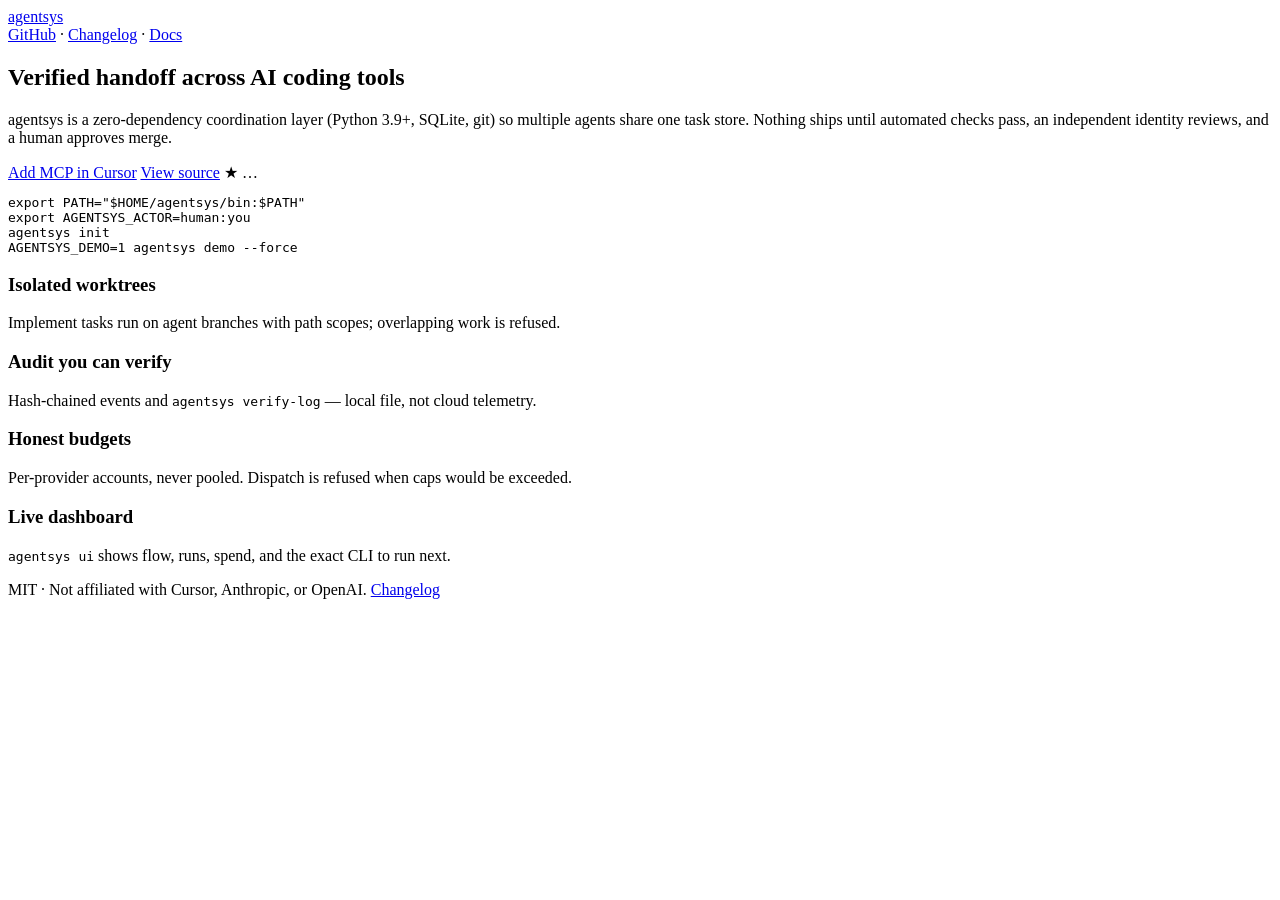
==== site/index.html @ f522ee2c "chore: add open-source launch assets, a scripted demo, and the changelog site Add CHANGELOG, generat" ====
<!doctype html>
<html lang="en" data-theme="dark">
<head>
<meta charset="utf-8">
<meta name="viewport" content="width=device-width, initial-scale=1">
<title>agentsys — verified handoff across AI coding tools</title>
<meta name="description" content="Local-first task coordination for Cursor, Claude Code, Codex, and humans. Gates, reviews, and hash-chained audit.">
<link rel="stylesheet" href="/agentsys/css/tokens.css">
<link rel="stylesheet" href="/agentsys/css/site.css">
</head>
<body class="page">
<header class="top">
  <a class="brand" href="/agentsys/">agentsys</a>
  <nav>
    <a href="https://github.com/theDeviser/agentsys">GitHub</a>
    · <a href="/agentsys/changelog.html">Changelog</a>
    · <a href="https://github.com/theDeviser/agentsys/blob/main/docs/index.md">Docs</a>
  </nav>
</header>
<section class="hero">
  <h1>Verified handoff across AI coding tools</h1>
  <p class="lead">agentsys is a zero-dependency coordination layer (Python 3.9+, SQLite, git) so multiple agents share one task store. Nothing ships until automated checks pass, an independent identity reviews, and a human approves merge.</p>
  <div class="cta">
    <a class="btn btn-primary" id="install-cursor" href="#">Add MCP in Cursor</a>
    <a class="btn" href="https://github.com/theDeviser/agentsys">View source</a>
    <span class="btn" id="stars" aria-live="polite">★ …</span>
  </div>
  <pre class="code" id="quickstart">export PATH="$HOME/agentsys/bin:$PATH"
export AGENTSYS_ACTOR=human:you
agentsys init
AGENTSYS_DEMO=1 agentsys demo --force</pre>
</section>
<section class="grid">
  <article class="card">
    <h3>Isolated worktrees</h3>
    <p>Implement tasks run on agent branches with path scopes; overlapping work is refused.</p>
  </article>
  <article class="card">
    <h3>Audit you can verify</h3>
    <p>Hash-chained events and <code>agentsys verify-log</code> — local file, not cloud telemetry.</p>
  </article>
  <article class="card">
    <h3>Honest budgets</h3>
    <p>Per-provider accounts, never pooled. Dispatch is refused when caps would be exceeded.</p>
  </article>
  <article class="card">
    <h3>Live dashboard</h3>
    <p><code>agentsys ui</code> shows flow, runs, spend, and the exact CLI to run next.</p>
  </article>
</section>
<footer class="foot">
  MIT · Not affiliated with Cursor, Anthropic, or OpenAI.
  <a href="/agentsys/changelog.html">Changelog</a>
</footer>
<script type="module">
import { INSTALL_TARGETS, mcpConfigJson } from "/agentsys/js/install.js";
document.getElementById("install-cursor").href = INSTALL_TARGETS.cursor;
document.getElementById("quickstart").textContent += "\n\n# MCP config snippet:\n" + mcpConfigJson();
fetch("https://api.github.com/repos/theDeviser/agentsys")
  .then(r => r.ok ? r.json() : null)
  .then(j => { if (j) document.getElementById("stars").textContent = `★ ${j.stargazers_count}`; })
  .catch(() => {});
</script>
</body>
</html>
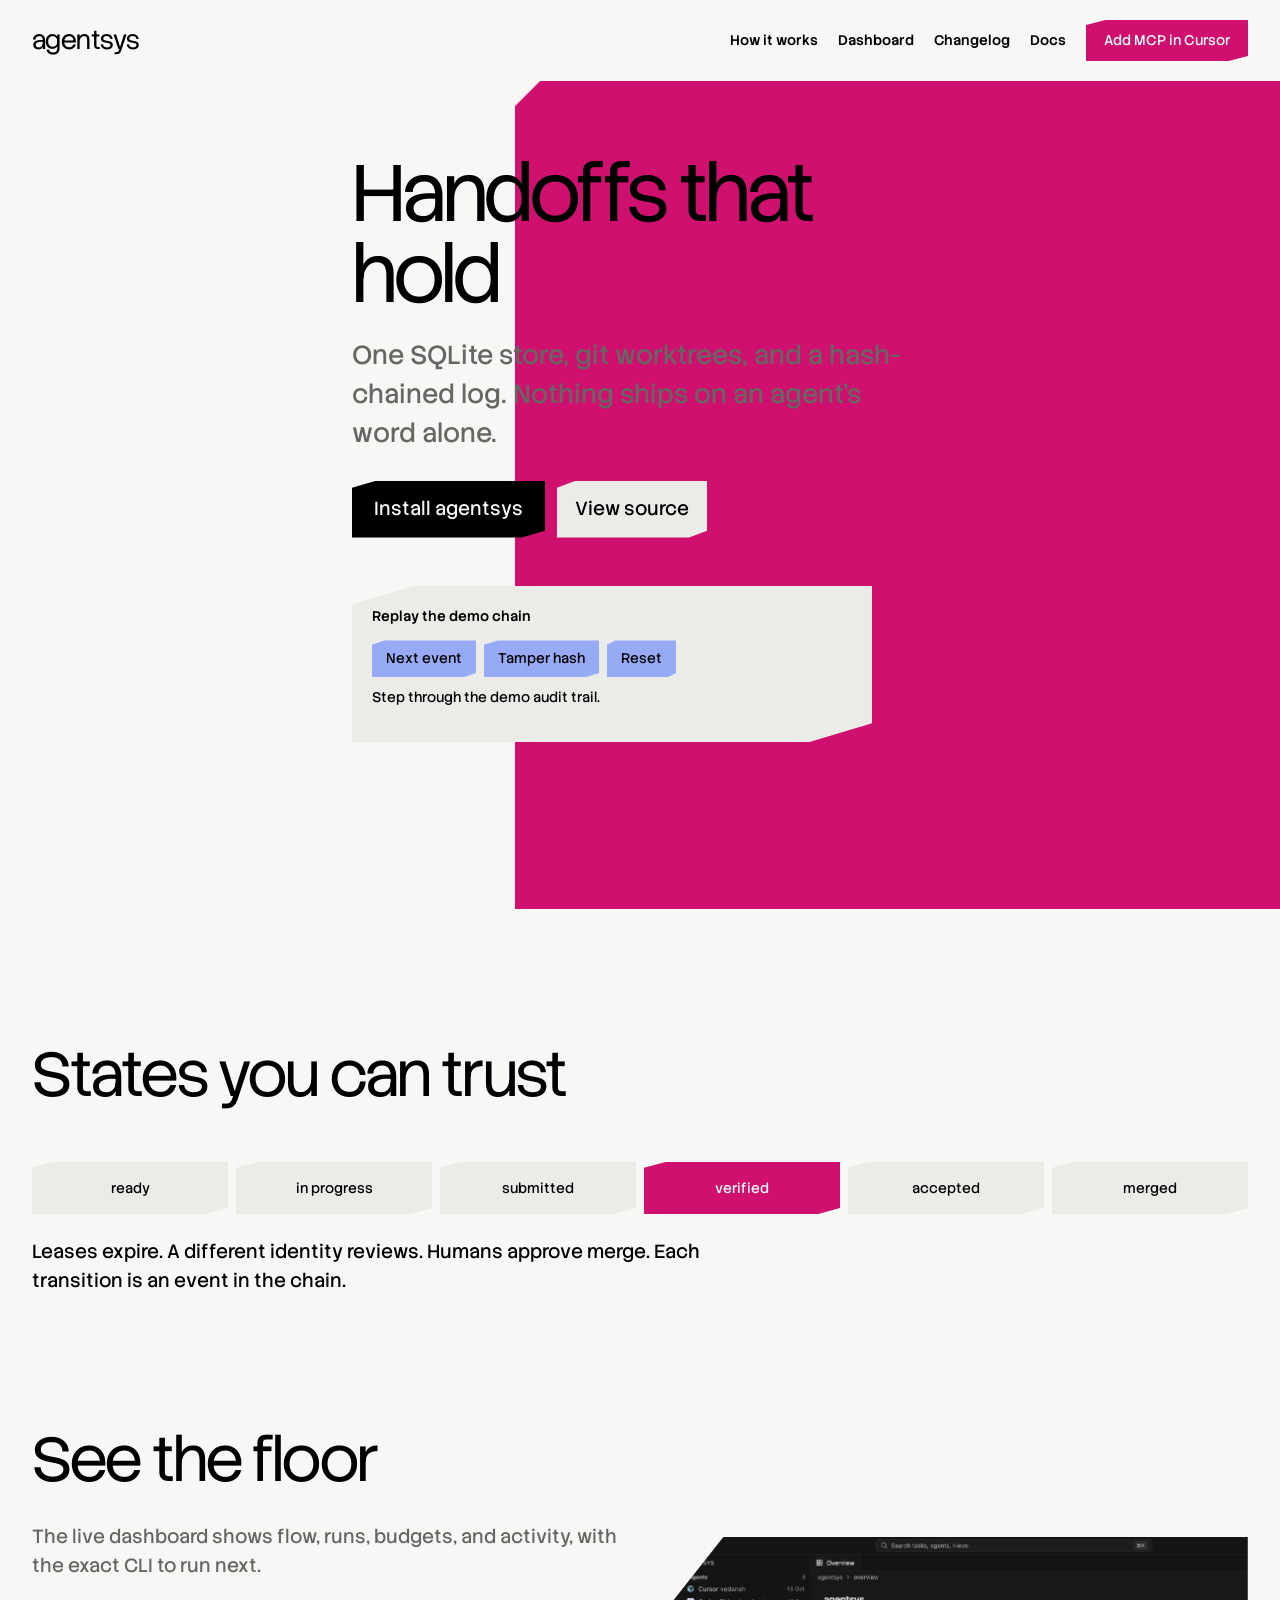
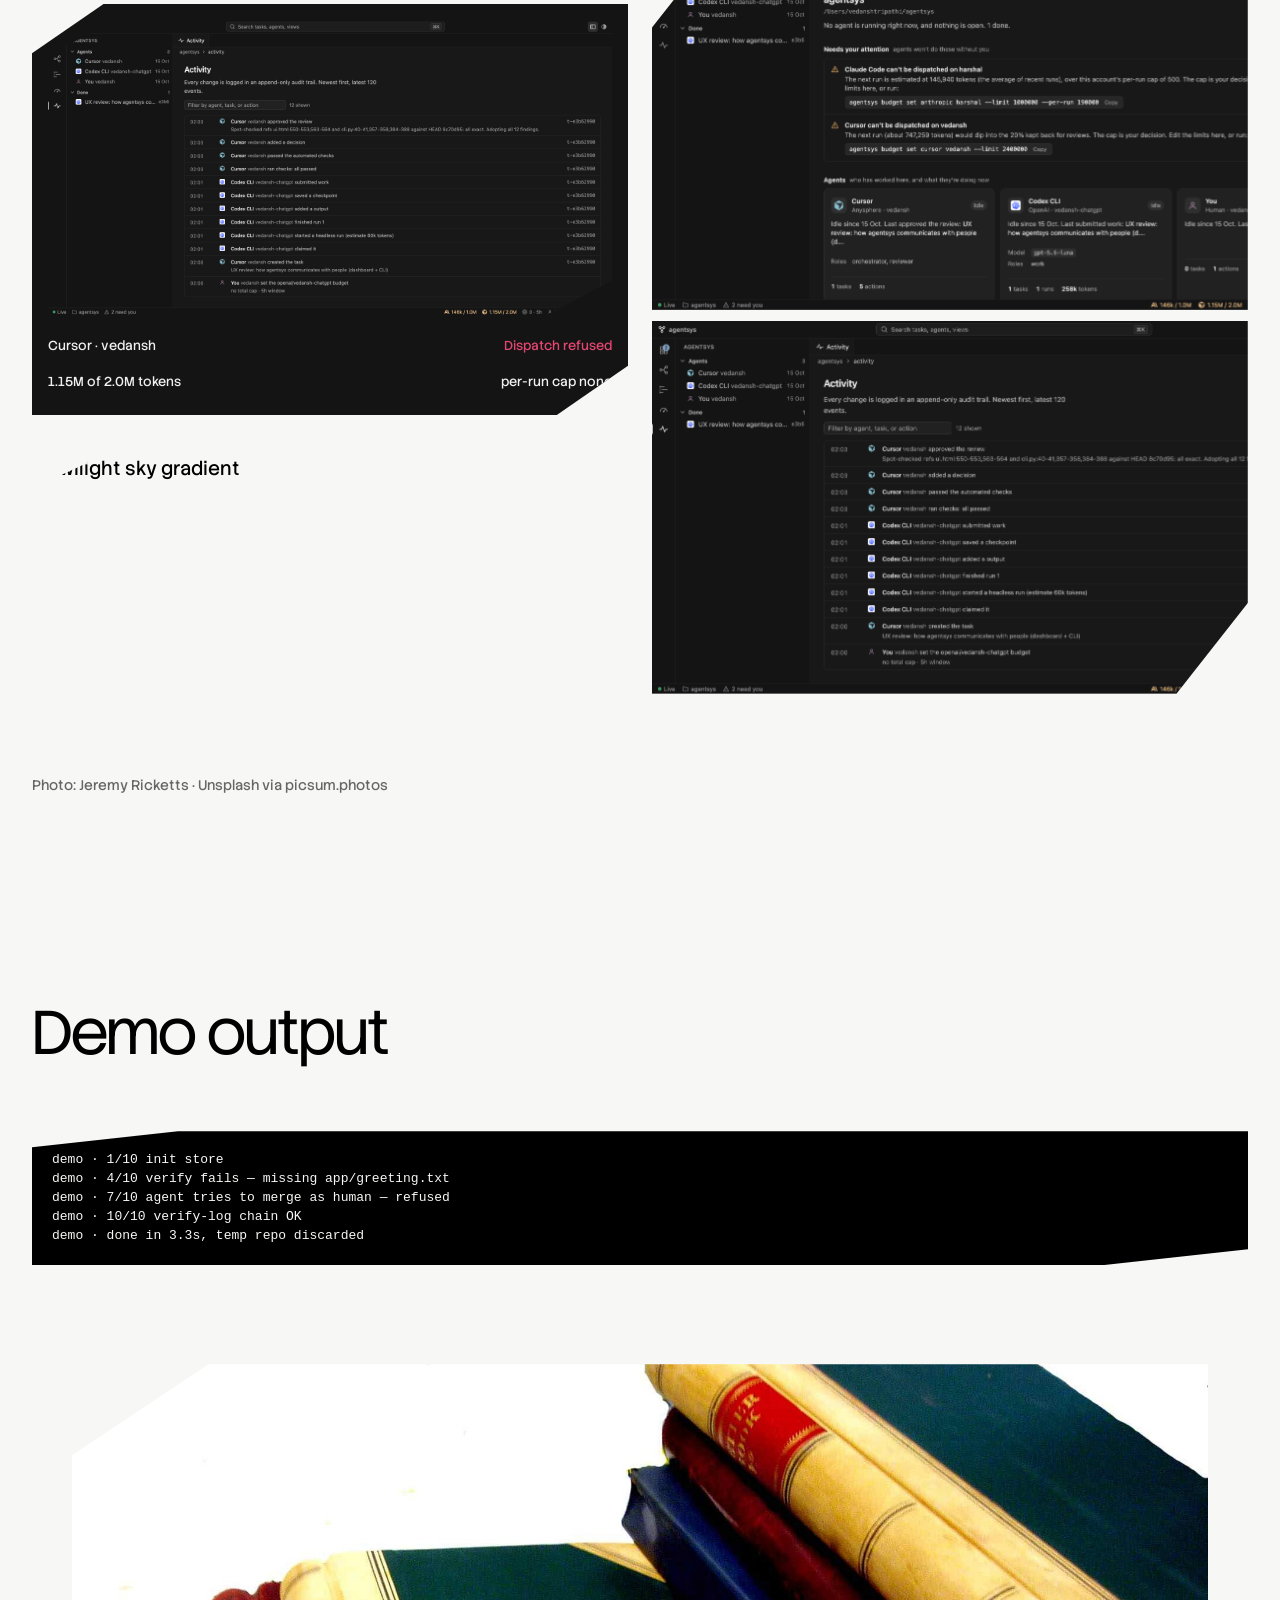
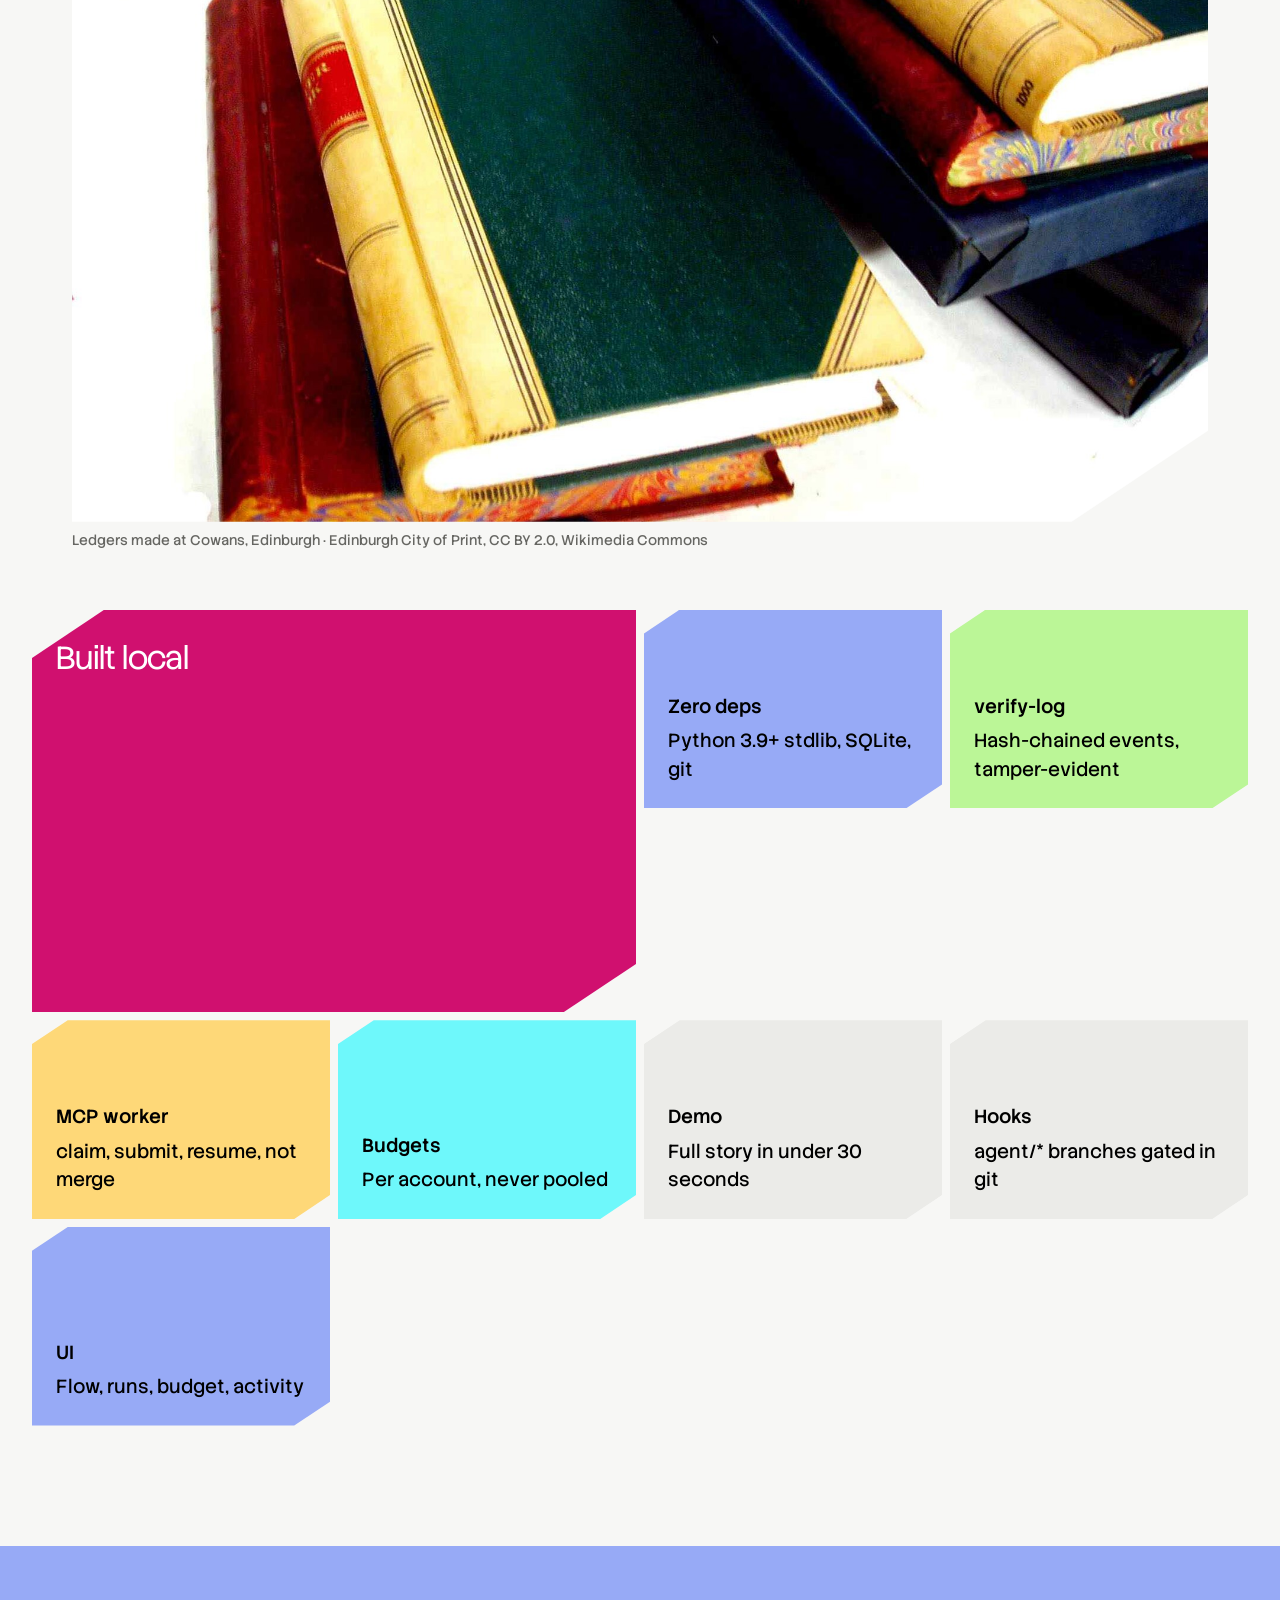
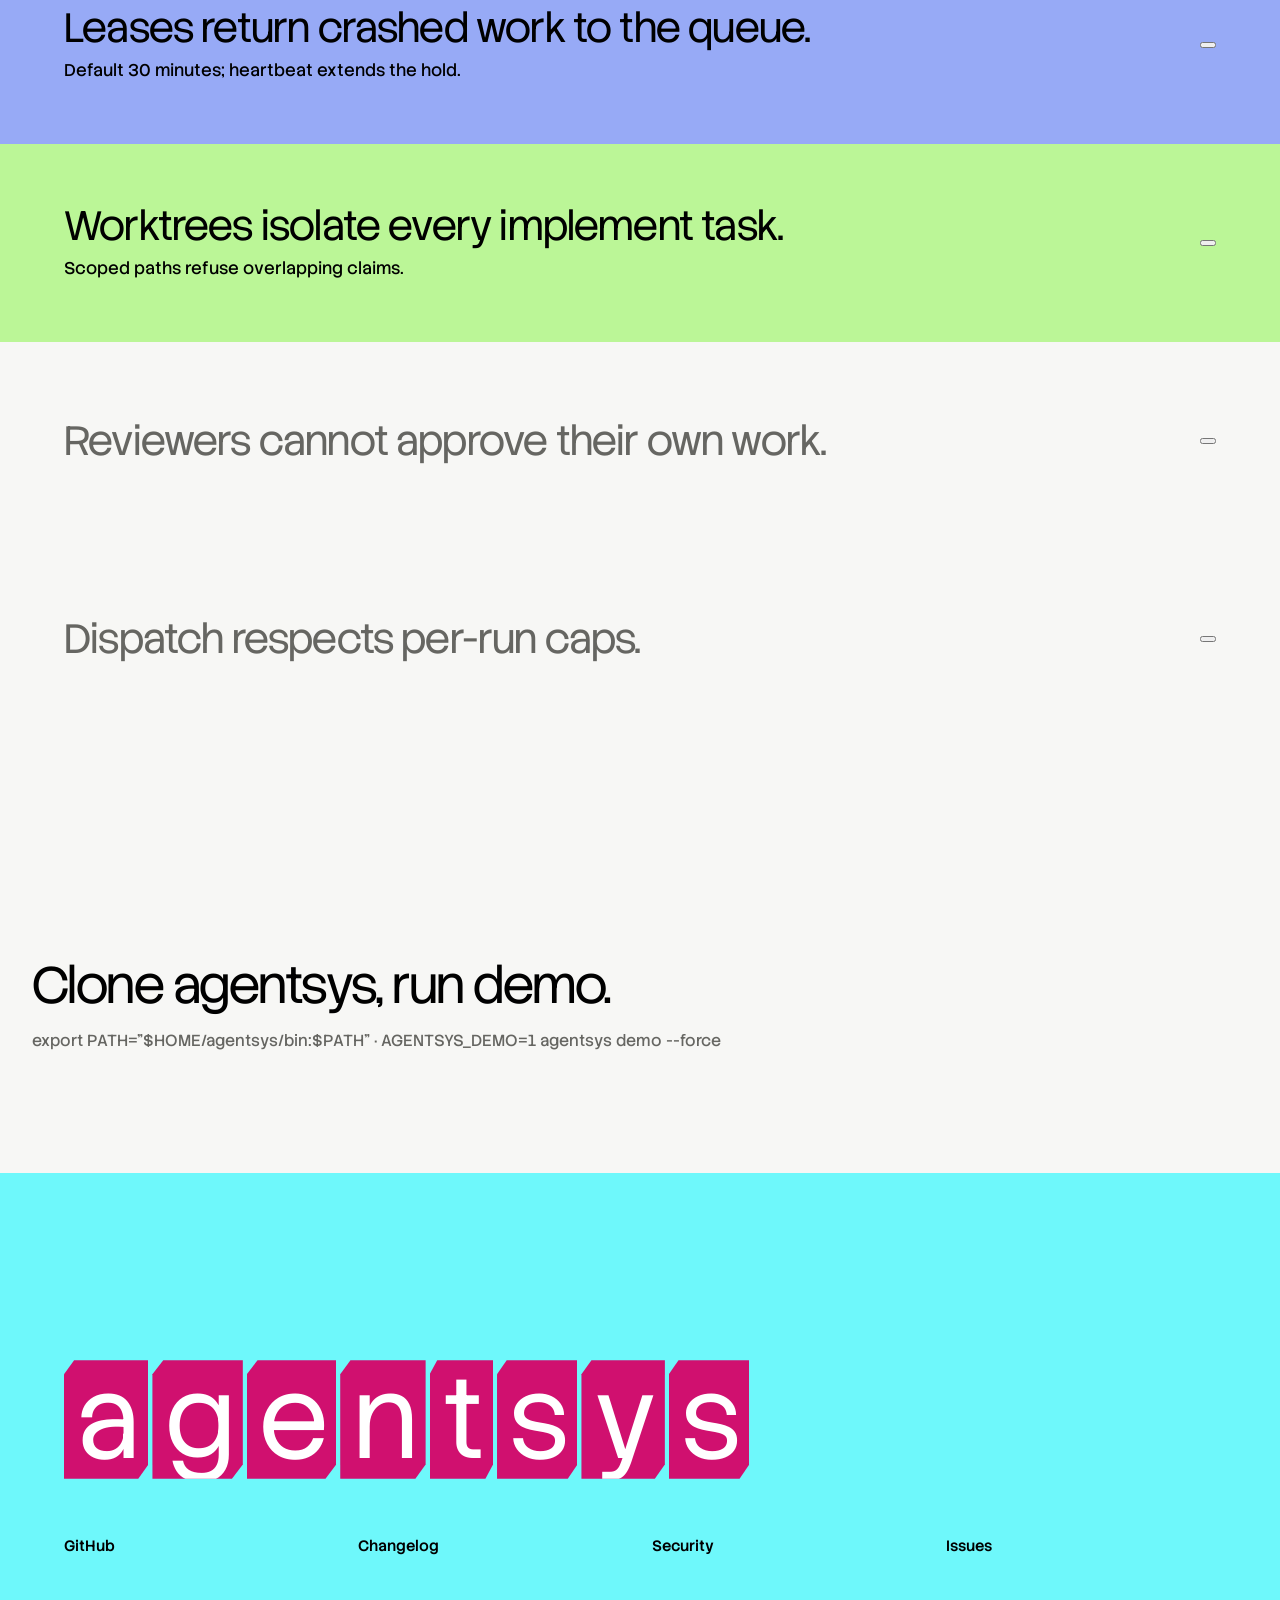
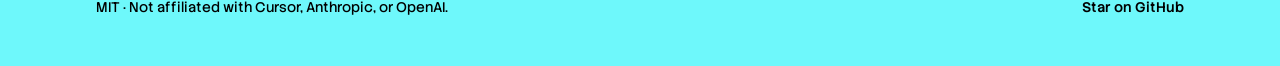
==== commit b45aed87: "feat(site): first landing page and README banner Replace generic marketing page with one-motif direc" ====
--- a/site/index.html
+++ b/site/index.html
@@ -1,65 +1,187 @@
 <!doctype html>
-<html lang="en" data-theme="dark">
+<html lang="en">
 <head>
 <meta charset="utf-8">
 <meta name="viewport" content="width=device-width, initial-scale=1">
 <title>agentsys — verified handoff across AI coding tools</title>
-<meta name="description" content="Local-first task coordination for Cursor, Claude Code, Codex, and humans. Gates, reviews, and hash-chained audit.">
-<link rel="stylesheet" href="/agentsys/css/tokens.css">
-<link rel="stylesheet" href="/agentsys/css/site.css">
+<meta name="description" content="Local-first task coordination for Cursor, Claude Code, Codex, and humans. Gates, reviews, hash-chained audit.">
+<link rel="icon" href="data:image/svg+xml,%3Csvg xmlns='http://www.w3.org/2000/svg' viewBox='0 0 32 32'%3E%3Cpath fill='%23d0106f' d='M4 4h12v12H4zm16 16h12v12H20z'/%3E%3C/svg%3E">
+<link rel="preconnect" href="https://fonts.googleapis.com">
+<link rel="preconnect" href="https://fonts.gstatic.com" crossorigin>
+<link href="https://fonts.googleapis.com/css2?family=Stack+Sans+Headline:wght@300&family=Stack+Sans+Text:wght@400;500&display=swap" rel="stylesheet">
+<link rel="stylesheet" href="css/tokens.css">
+<link rel="stylesheet" href="css/site.css">
 </head>
-<body class="page">
+<body>
 <header class="top">
-  <a class="brand" href="/agentsys/">agentsys</a>
+  <a class="wordmark" href="./">agentsys</a>
   <nav>
-    <a href="https://github.com/theDeviser/agentsys">GitHub</a>
-    · <a href="/agentsys/changelog.html">Changelog</a>
-    · <a href="https://github.com/theDeviser/agentsys/blob/main/docs/index.md">Docs</a>
+    <a href="#pipeline">How it works</a>
+    <a href="#showcase">Dashboard</a>
+    <a href="changelog.html">Changelog</a>
+    <a href="https://github.com/theDeviser/agentsys/blob/main/docs/index.md">Docs</a>
+    <button type="button" class="btn-install" id="install-cursor">Add MCP in Cursor</button>
   </nav>
 </header>
-<section class="hero">
-  <h1>Verified handoff across AI coding tools</h1>
-  <p class="lead">agentsys is a zero-dependency coordination layer (Python 3.9+, SQLite, git) so multiple agents share one task store. Nothing ships until automated checks pass, an independent identity reviews, and a human approves merge.</p>
-  <div class="cta">
-    <a class="btn btn-primary" id="install-cursor" href="#">Add MCP in Cursor</a>
-    <a class="btn" href="https://github.com/theDeviser/agentsys">View source</a>
-    <span class="btn" id="stars" aria-live="polite">★ …</span>
+
+<section class="hero" id="top">
+  <div class="motif-giant" aria-hidden="true"></div>
+  <div class="hero-inner shell">
+    <h1 class="reveal">Handoffs that hold</h1>
+    <p class="lead reveal d1">One SQLite store, git worktrees, and a hash-chained log. Nothing ships on an agent’s word alone.</p>
+    <div class="hero-actions reveal d2">
+      <button type="button" class="primary" id="btn-install">Install agentsys</button>
+      <a class="secondary" href="https://github.com/theDeviser/agentsys">View source</a>
+    </div>
+    <div class="chain-panel reveal d2" id="chain-panel" aria-label="Audit chain replay">
+      <h2>Replay the demo chain</h2>
+      <ol class="chain-list"></ol>
+      <div class="chain-controls">
+        <button type="button" data-chain-step>Next event</button>
+        <button type="button" data-chain-tamper>Tamper hash</button>
+        <button type="button" data-chain-reset>Reset</button>
+      </div>
+      <p class="chain-status" aria-live="polite"></p>
+    </div>
   </div>
-  <pre class="code" id="quickstart">export PATH="$HOME/agentsys/bin:$PATH"
-export AGENTSYS_ACTOR=human:you
-agentsys init
-AGENTSYS_DEMO=1 agentsys demo --force</pre>
 </section>
-<section class="grid">
-  <article class="card">
-    <h3>Isolated worktrees</h3>
-    <p>Implement tasks run on agent branches with path scopes; overlapping work is refused.</p>
-  </article>
-  <article class="card">
-    <h3>Audit you can verify</h3>
-    <p>Hash-chained events and <code>agentsys verify-log</code> — local file, not cloud telemetry.</p>
-  </article>
-  <article class="card">
-    <h3>Honest budgets</h3>
-    <p>Per-provider accounts, never pooled. Dispatch is refused when caps would be exceeded.</p>
-  </article>
-  <article class="card">
-    <h3>Live dashboard</h3>
-    <p><code>agentsys ui</code> shows flow, runs, spend, and the exact CLI to run next.</p>
-  </article>
+
+<section class="pipeline shell" id="pipeline">
+  <h2 class="reveal">States you can trust</h2>
+  <div class="stage-bar reveal d1" role="list" aria-label="Task state machine">
+    <span>ready</span>
+    <span>in progress</span>
+    <span>submitted</span>
+    <span class="accent">verified</span>
+    <span>accepted</span>
+    <span>merged</span>
+  </div>
+    <p class="reveal d2" style="margin-top:24px;color:var(--ink);max-width:52ch">Leases expire. A different identity reviews. Humans approve merge. Each transition is an event in the chain.</p>
 </section>
-<footer class="foot">
-  MIT · Not affiliated with Cursor, Anthropic, or OpenAI.
-  <a href="/agentsys/changelog.html">Changelog</a>
+
+<section class="showcase" id="showcase">
+  <div>
+    <h2 class="reveal">See the floor</h2>
+    <p class="reveal d1">The live dashboard shows flow, runs, budgets, and activity, with the exact CLI to run next.</p>
+    <div class="ui-fragment reveal d2" data-ui aria-label="Budget card fragment">
+      <img src="img/dashboard-activity.png" width="640" height="360" alt="" style="width:100%;margin-bottom:12px;clip-path:var(--motif-clip)">
+      <div class="row"><span>Cursor · vedansh</span><span class="tag">Dispatch refused</span></div>
+      <div class="row"><span>1.15M of 2.0M tokens</span><span>per-run cap none</span></div>
+    </div>
+    <img class="photo-atmo reveal" src="https://picsum.photos/id/721/1200/600" width="1200" height="600" alt="Twilight sky gradient" loading="lazy">
+    <p style="font-size:var(--step-small);color:var(--muted)">Photo: Jeremy Ricketts · Unsplash via picsum.photos</p>
+  </div>
+  <div class="showcase-visual reveal">
+    <img class="hero-drift" src="img/dashboard-overview.png" width="1280" height="800" alt="agentsys dashboard overview showing agents, spend, and handoffs">
+    <img src="img/dashboard-activity.png" width="1280" height="800" alt="agentsys Activity view with audit trail and filter" style="margin-top:12px">
+  </div>
+</section>
+
+<section class="shell" style="padding-bottom:80px">
+  <h2 class="reveal" style="font-family:var(--font-display);font-weight:300;font-size:var(--step-head);letter-spacing:-0.03em">Demo output</h2>
+  <pre class="reveal d1" style="background:var(--ink);color:var(--bg);padding:20px;font-size:13px;line-height:1.45;overflow:auto;clip-path:var(--motif-clip);margin:0">demo · 1/10 init store
+demo · 4/10 verify fails — missing app/greeting.txt
+demo · 7/10 agent tries to merge as human — refused
+demo · 10/10 verify-log chain OK
+demo · done in 3.3s, temp repo discarded</pre>
+</section>
+
+<section class="shell reveal" style="padding-bottom:40px">
+  <figure>
+    <img src="img/ledger-jpg.jpg" width="1920" height="1462" alt="Historical ledger books, Edinburgh City of Print" loading="lazy" style="width:100%;max-width:100%;clip-path:var(--motif-clip);aspect-ratio:3/2;object-fit:cover">
+    <figcaption style="font-size:var(--step-small);color:var(--muted);margin-top:8px">Ledgers made at Cowans, Edinburgh · Edinburgh City of Print, CC BY 2.0, Wikimedia Commons</figcaption>
+  </figure>
+</section>
+
+<section class="proof" id="proof">
+  <div class="proof-grid">
+    <div class="tile head reveal"><h2>Built local</h2></div>
+    <div class="tile f1 reveal d1"><span class="tile-label">Zero deps</span><span>Python 3.9+ stdlib, SQLite, git</span></div>
+    <div class="tile f2 reveal d1"><span class="tile-label">verify-log</span><span>Hash-chained events, tamper-evident</span></div>
+    <div class="tile f3 reveal d2"><span class="tile-label">MCP worker</span><span>claim, submit, resume, not merge</span></div>
+    <div class="tile f4 reveal d2"><span class="tile-label">Budgets</span><span>Per account, never pooled</span></div>
+    <div class="tile reveal"><span class="tile-label">Demo</span><span>Full story in under 30 seconds</span></div>
+    <div class="tile reveal d1"><span class="tile-label">Hooks</span><span>agent/* branches gated in git</span></div>
+    <div class="tile f1 reveal d2"><span class="tile-label">UI</span><span>Flow, runs, budget, activity</span></div>
+  </div>
+</section>
+
+<section class="features" id="features" aria-label="Capabilities">
+  <div class="feature-band on f1">
+    <div class="feature-inner shell">
+      <div>
+        <p class="sentence">Leases return crashed work to the queue.</p>
+        <p class="detail">Default 30 minutes; heartbeat extends the hold.</p>
+      </div>
+      <button type="button" class="toggle" aria-checked="true" aria-label="Toggle leases"></button>
+    </div>
+  </div>
+  <div class="feature-band on f2">
+    <div class="feature-inner shell">
+      <div>
+        <p class="sentence">Worktrees isolate every implement task.</p>
+        <p class="detail">Scoped paths refuse overlapping claims.</p>
+      </div>
+      <button type="button" class="toggle" aria-checked="true" aria-label="Toggle worktrees"></button>
+    </div>
+  </div>
+  <div class="feature-band f3">
+    <div class="feature-inner shell">
+      <div>
+        <p class="sentence">Reviewers cannot approve their own work.</p>
+        <p class="detail">Enforced in CLI and dashboard actions.</p>
+      </div>
+      <button type="button" class="toggle" aria-checked="false" aria-label="Toggle review"></button>
+    </div>
+  </div>
+  <div class="feature-band f4">
+    <div class="feature-inner shell">
+      <div>
+        <p class="sentence">Dispatch respects per-run caps.</p>
+        <p class="detail">Refused before spend, reported after.</p>
+      </div>
+      <button type="button" class="toggle" aria-checked="false" aria-label="Toggle budgets"></button>
+    </div>
+  </div>
+</section>
+
+<section class="close-cta shell" id="install">
+  <p class="sentence reveal">Clone agentsys, run demo.</p>
+  <p class="hint reveal d1">export PATH=&quot;$HOME/<span id="folder-hint">agentsys</span>/bin:$PATH&quot; · AGENTSYS_DEMO=1 agentsys demo --force</p>
+</section>
+
+<footer class="site-footer">
+  <div class="shell">
+    <div class="block-mark" aria-hidden="true">
+      <span>a</span><span>g</span><span>e</span><span>n</span><span>t</span><span>s</span><span>y</span><span>s</span>
+    </div>
+    <div class="footer-grid">
+      <div><a href="https://github.com/theDeviser/agentsys">GitHub</a></div>
+      <div><a href="changelog.html">Changelog</a></div>
+      <div><a href="https://github.com/theDeviser/agentsys/blob/main/SECURITY.md">Security</a></div>
+      <div><a href="https://github.com/theDeviser/agentsys/issues">Issues</a></div>
+    </div>
+    <div class="footer-bottom">
+      <span>MIT · Not affiliated with Cursor, Anthropic, or OpenAI.</span>
+      <a href="https://github.com/theDeviser/agentsys">Star on GitHub</a>
+    </div>
+  </div>
 </footer>
+
 <script type="module">
-import { INSTALL_TARGETS, mcpConfigJson } from "/agentsys/js/install.js";
-document.getElementById("install-cursor").href = INSTALL_TARGETS.cursor;
-document.getElementById("quickstart").textContent += "\n\n# MCP config snippet:\n" + mcpConfigJson();
-fetch("https://api.github.com/repos/theDeviser/agentsys")
-  .then(r => r.ok ? r.json() : null)
-  .then(j => { if (j) document.getElementById("stars").textContent = `★ ${j.stargazers_count}`; })
-  .catch(() => {});
+import { INSTALL_TARGETS } from "./js/install.js";
+import { initChain } from "./js/chain.js";
+import { initMotion, initFeatureToggles } from "./js/motion.js";
+
+document.getElementById("install-cursor").addEventListener("click", () => {
+  window.location.href = INSTALL_TARGETS.cursor;
+});
+document.getElementById("btn-install").addEventListener("click", () => {
+  window.location.href = "https://github.com/theDeviser/agentsys#install";
+});
+initChain(document.getElementById("chain-panel"));
+initMotion();
+initFeatureToggles();
 </script>
 </body>
 </html>
--- a/site/css/tokens.css
+++ b/site/css/tokens.css
@@ -0,0 +1,44 @@
+/* Direction: one-motif · Card pastels · seed 1493399760 */
+:root {
+  --bg: #f7f7f5;
+  --surface: #ebebe8;
+  --ink: #000000;
+  --muted: #666662;
+  --accent: #d0106f;
+  --accent-ink: #ffffff;
+  --field-1: #97aaf6;
+  --field-1-ink: #000000;
+  --field-2: #bbf697;
+  --field-2-ink: #000000;
+  --field-3: #fed878;
+  --field-3-ink: #000000;
+  --field-4: #6ef8fb;
+  --field-4-ink: #000000;
+  --font-display: "Stack Sans Headline", system-ui, sans-serif;
+  --font-text: "Stack Sans Text", system-ui, sans-serif;
+  --step-small: clamp(0.8125rem, 0.79rem + 0.1vw, 0.875rem);
+  --step-body: clamp(1.0625rem, 1rem + 0.25vw, 1.1875rem);
+  --step-lead: clamp(1.25rem, 1.1rem + 0.7vw, 1.625rem);
+  --step-head: clamp(2rem, 1.3rem + 3.2vw, 4rem);
+  --step-hero: clamp(2.75rem, 5vw + 1rem, 6.5rem);
+  --margin: clamp(16px, 4vw, 32px);
+  --motif-clip: polygon(12% 0, 100% 0, 100% 88%, 88% 100%, 0 100%, 0 12%);
+  --motif-radius: 0;
+  --ease-out: cubic-bezier(0.22, 1, 0.36, 1);
+  --motion-dur: 0.85s;
+}
+
+@media (prefers-color-scheme: dark) {
+  :root.banner-dark {
+    --bg: #121210;
+    --surface: #1c1c19;
+    --ink: #f4f4f0;
+    --muted: #a8a8a0;
+    --accent: #ff4d9d;
+    --accent-ink: #121210;
+    --field-1: #3d4f9e;
+    --field-2: #3d7a3d;
+    --field-3: #9a7a2a;
+    --field-4: #2a8a8c;
+  }
+}
--- a/site/css/site.css
+++ b/site/css/site.css
@@ -0,0 +1,419 @@
+* { box-sizing: border-box; }
+html { scroll-behavior: smooth; overflow-x: clip; }
+body {
+  margin: 0;
+  overflow-x: clip;
+  font-family: var(--font-text), system-ui, sans-serif;
+  font-size: var(--step-body);
+  line-height: 1.5;
+  color: var(--ink);
+  background: var(--bg);
+  -webkit-font-smoothing: antialiased;
+}
+img { max-width: 100%; height: auto; display: block; }
+a { color: var(--accent); text-decoration: none; }
+a:hover { text-decoration: underline; }
+:focus-visible { outline: 2px solid var(--accent); outline-offset: 3px; }
+
+.shell { max-width: 1280px; margin: 0 auto; padding: 0 var(--margin); }
+
+.top {
+  display: flex;
+  align-items: center;
+  justify-content: space-between;
+  gap: 16px;
+  padding: 20px var(--margin);
+  max-width: 1280px;
+  margin: 0 auto;
+}
+.top .wordmark {
+  font-family: var(--font-display);
+  font-weight: 300;
+  font-size: var(--step-lead);
+  letter-spacing: -0.02em;
+  color: var(--ink);
+}
+.top nav { display: flex; flex-wrap: wrap; gap: 20px; align-items: center; }
+.top nav a { color: var(--ink); font-size: var(--step-small); text-decoration: none; font-weight: 500; }
+.top nav a:hover { color: var(--accent); }
+.top .btn-install {
+  display: inline-flex;
+  align-items: center;
+  padding: 10px 18px;
+  background: var(--accent);
+  color: var(--accent-ink);
+  font-weight: 500;
+  clip-path: var(--motif-clip);
+  border: 0;
+  cursor: pointer;
+  font: inherit;
+  font-size: var(--step-small);
+}
+.top .btn-install:hover { filter: brightness(1.05); text-decoration: none; }
+
+.hero {
+  position: relative;
+  min-height: 92svh;
+  padding: 8vh var(--margin) 12vh;
+  overflow: hidden;
+}
+.motif-giant {
+  position: absolute;
+  width: 120vh;
+  height: 120vh;
+  right: -35vh;
+  top: 50%;
+  transform: translateY(-48%);
+  background: var(--accent);
+  clip-path: var(--motif-clip);
+  z-index: 0;
+  pointer-events: none;
+}
+.hero-inner { position: relative; z-index: 1; max-width: 640px; }
+.hero h1 {
+  font-family: var(--font-display);
+  font-weight: 300;
+  font-size: var(--step-hero);
+  line-height: 1.02;
+  letter-spacing: -0.04em;
+  margin: 0 0 20px;
+  max-width: 11ch;
+}
+.hero .lead { font-size: var(--step-lead); color: var(--muted); max-width: 36ch; margin: 0 0 28px; }
+.hero-actions { display: flex; flex-wrap: wrap; gap: 12px; align-items: center; margin-bottom: 48px; }
+.hero-actions .primary {
+  padding: 14px 22px;
+  background: var(--ink);
+  color: var(--bg);
+  font-weight: 500;
+  clip-path: var(--motif-clip);
+  border: 0;
+  cursor: pointer;
+  font: inherit;
+}
+.hero-actions .secondary {
+  padding: 14px 18px;
+  background: var(--surface);
+  color: var(--ink);
+  clip-path: var(--motif-clip);
+  border: 0;
+  cursor: pointer;
+  font: inherit;
+}
+.hero-actions a.primary, .hero-actions a.secondary { display: inline-block; text-decoration: none; }
+
+.chain-panel {
+  background: var(--surface);
+  padding: 20px;
+  clip-path: var(--motif-clip);
+  max-width: 520px;
+}
+.chain-panel h2 { font-size: var(--step-small); font-weight: 500; margin: 0 0 12px; }
+.chain-list { list-style: none; margin: 0; padding: 0; }
+.chain-list li {
+  display: grid;
+  grid-template-columns: auto 1fr auto;
+  gap: 10px;
+  align-items: baseline;
+  padding: 10px 0;
+  font-size: var(--step-small);
+}
+.chain-list li:nth-child(odd) { background: color-mix(in srgb, var(--ink) 4%, transparent); padding: 10px 8px; }
+.chain-list .hash { font-variant-numeric: tabular-nums; color: var(--muted); }
+.chain-list .kind { font-weight: 500; }
+.chain-controls { display: flex; gap: 8px; margin-top: 14px; flex-wrap: wrap; }
+.chain-controls button {
+  padding: 8px 14px;
+  background: var(--field-1);
+  color: var(--field-1-ink);
+  border: 0;
+  clip-path: var(--motif-clip);
+  cursor: pointer;
+  font: inherit;
+  font-size: var(--step-small);
+}
+.chain-controls button:active { transform: scale(0.98); }
+.chain-status { margin-top: 10px; font-size: var(--step-small); min-height: 1.4em; }
+
+.pipeline { padding: 120px var(--margin) 100px; }
+.pipeline h2 {
+  font-family: var(--font-display);
+  font-weight: 300;
+  font-size: var(--step-head);
+  letter-spacing: -0.03em;
+  margin: 0 0 40px;
+  max-width: 14ch;
+}
+.stage-bar {
+  display: flex;
+  flex-wrap: wrap;
+  gap: 8px;
+  align-items: stretch;
+}
+.stage-bar span {
+  flex: 1 1 100px;
+  padding: 16px 12px;
+  background: var(--surface);
+  font-size: var(--step-small);
+  text-align: center;
+  clip-path: var(--motif-clip);
+}
+.stage-bar span.accent { background: var(--accent); color: var(--accent-ink); }
+
+.showcase {
+  display: grid;
+  grid-template-columns: 1fr 1fr;
+  gap: 24px;
+  padding: 0 var(--margin) 120px;
+  max-width: 1280px;
+  margin: 0 auto;
+  align-items: center;
+}
+.showcase h2 {
+  font-family: var(--font-display);
+  font-weight: 300;
+  font-size: var(--step-head);
+  letter-spacing: -0.03em;
+  margin: 0 0 16px;
+}
+.showcase p { color: var(--muted); margin: 0 0 20px; }
+.showcase-visual { position: relative; overflow: hidden; clip-path: var(--motif-clip); }
+.showcase-visual img { width: 100%; aspect-ratio: 16/10; object-fit: cover; object-position: top left; }
+.showcase-visual img.hero-drift {
+  animation: heroDrift 18s ease-in-out infinite alternate;
+}
+@keyframes heroDrift {
+  from { transform: scale(1); }
+  to { transform: scale(1.04); }
+}
+.showcase-visual.shutter img {
+  animation: shutterIn 1.1s var(--ease-out) forwards;
+  transform-origin: center;
+}
+@keyframes shutterIn {
+  from { clip-path: inset(0 100% 0 0); transform: scale(1.12); }
+  to { clip-path: inset(0 0 0 0); transform: scale(1); }
+}
+.ui-fragment {
+  margin-top: 24px;
+  padding: 16px;
+  background: #141414;
+  color: #f0f0f0;
+  font-size: 13px;
+  clip-path: var(--motif-clip);
+}
+[data-ui] .row { display: flex; justify-content: space-between; padding: 8px 0; }
+[data-ui] .tag { color: #e34671; }
+
+.proof { padding: 0 var(--margin) 120px; max-width: 1280px; margin: 0 auto; }
+.proof-grid {
+  display: grid;
+  grid-template-columns: repeat(4, 1fr);
+  gap: 8px;
+}
+.proof-grid .tile {
+  aspect-ratio: 3/2;
+  padding: 24px;
+  background: var(--surface);
+  clip-path: var(--motif-clip);
+  display: flex;
+  flex-direction: column;
+  justify-content: flex-end;
+}
+.proof-grid .tile.head {
+  grid-column: span 2;
+  background: var(--accent);
+  color: var(--accent-ink);
+  justify-content: flex-start;
+}
+.proof-grid .tile.head h2 {
+  font-family: var(--font-display);
+  font-weight: 300;
+  font-size: clamp(1.5rem, 2.5vw, 2.25rem);
+  margin: 0;
+  letter-spacing: -0.02em;
+}
+.proof-grid .tile-label { font-size: var(--step-body); display: block; margin-bottom: 6px; font-weight: 500; }
+.proof-grid .tile { overflow: hidden; word-break: break-word; }
+.proof-grid { max-width: 100%; }
+.proof-grid .tile.f1 { background: var(--field-1); color: var(--field-1-ink); }
+.proof-grid .tile.f2 { background: var(--field-2); color: var(--field-2-ink); }
+.proof-grid .tile.f3 { background: var(--field-3); color: var(--field-3-ink); }
+.proof-grid .tile.f4 { background: var(--field-4); color: var(--field-4-ink); }
+
+.features { margin-bottom: 120px; }
+.feature-band {
+  position: relative;
+  z-index: 1;
+  min-height: 22vh;
+  display: flex;
+  align-items: center;
+  padding: 32px var(--margin);
+  background: var(--bg);
+  color: var(--muted);
+  transition: background 0.35s var(--ease-out), color 0.35s;
+}
+.feature-band.on { color: var(--ink); }
+.feature-band.on.f1 { background: var(--field-1); color: var(--field-1-ink); }
+.feature-band.on.f2 { background: var(--field-2); color: var(--field-2-ink); }
+.feature-band.on.f3 { background: var(--field-3); color: var(--field-3-ink); }
+.feature-band.on.f4 { background: var(--field-4); color: var(--field-4-ink); }
+.feature-inner {
+  max-width: 1280px;
+  margin: 0 auto;
+  width: 100%;
+  display: grid;
+  grid-template-columns: 1fr auto;
+  gap: 24px;
+  align-items: center;
+}
+.feature-band .sentence {
+  font-family: var(--font-display);
+  font-weight: 300;
+  font-size: clamp(1.5rem, 3.2vw, 3.5rem);
+  line-height: 1.1;
+  letter-spacing: -0.02em;
+  margin: 0;
+}
+.feature-band .detail { font-size: 17px; margin: 8px 0 0; display: none; }
+.feature-band.on .detail { display: block; }
+[data-ui] .toggle {
+  width: 3.2em;
+  height: 1.1em;
+  background: color-mix(in srgb, currentColor 25%, transparent);
+  border: 0;
+  border-radius: 999px;
+  position: relative;
+  cursor: pointer;
+  flex-shrink: 0;
+}
+[data-ui] .toggle::after {
+  content: "";
+  position: absolute;
+  width: 0.85em;
+  height: 0.85em;
+  top: 0.125em;
+  left: 0.125em;
+  background: currentColor;
+  border-radius: 50%;
+  transition: transform 0.2s var(--ease-out);
+}
+[data-ui] .toggle[aria-checked="true"]::after { transform: translateX(1.9em); }
+
+.close-cta {
+  padding: 100px var(--margin) 120px;
+  max-width: 1280px;
+  margin: 0 auto;
+}
+.close-cta .sentence {
+  font-family: var(--font-display);
+  font-weight: 300;
+  font-size: clamp(1.5rem, 4vw, 3.25rem);
+  line-height: 1.08;
+  letter-spacing: -0.03em;
+  margin: 0 0 16px;
+}
+.close-cta input {
+  font: inherit;
+  font-size: inherit;
+  background: var(--surface);
+  border: 0;
+  padding: 0 0.35em;
+  width: 7em;
+  clip-path: var(--motif-clip);
+  color: var(--ink);
+}
+.close-cta button.submit {
+  font: inherit;
+  font-size: inherit;
+  background: var(--accent);
+  color: var(--accent-ink);
+  border: 0;
+  padding: 0 0.4em;
+  cursor: pointer;
+  clip-path: var(--motif-clip);
+}
+.close-cta .hint { font-size: 16px; color: var(--muted); margin: 0; }
+
+.site-footer {
+  background: var(--field-4);
+  color: var(--field-4-ink);
+  padding: 12vh var(--margin) 48px;
+  overflow: hidden;
+}
+.site-footer a { color: var(--field-4-ink); font-weight: 500; }
+.block-mark {
+  display: flex;
+  flex-wrap: wrap;
+  gap: 4px;
+  align-items: flex-end;
+  min-height: 22svh;
+  margin-bottom: 56px;
+  max-width: 100%;
+}
+.block-mark span {
+  display: inline-flex;
+  align-items: center;
+  justify-content: center;
+  font-family: var(--font-display);
+  font-weight: 300;
+  font-size: clamp(2.5rem, 12vw, 7rem);
+  line-height: 0.9;
+  letter-spacing: -0.04em;
+  padding: 0.08em 0.12em;
+  background: var(--accent);
+  color: var(--accent-ink);
+  clip-path: var(--motif-clip);
+  min-height: 1em;
+}
+.footer-grid {
+  display: grid;
+  grid-template-columns: repeat(4, 1fr);
+  gap: 24px;
+  font-size: 15px;
+  max-width: 1280px;
+  margin: 0 auto;
+}
+.footer-grid a { color: inherit; }
+.footer-bottom {
+  max-width: 1280px;
+  margin: 40px auto 0;
+  display: flex;
+  justify-content: space-between;
+  font-size: var(--step-small);
+  padding: 0 var(--margin);
+}
+
+.reveal { opacity: 0; transform: translateY(24px); }
+.reveal.visible { opacity: 1; transform: none; transition: opacity var(--motion-dur) var(--ease-out), transform var(--motion-dur) var(--ease-out); }
+.reveal.d1 { transition-delay: 0.07s; }
+.reveal.d2 { transition-delay: 0.14s; }
+
+.photo-atmo {
+  width: 100%;
+  max-width: 100%;
+  max-height: 280px;
+  object-fit: cover;
+  clip-path: var(--motif-clip);
+  margin: 40px 0;
+}
+
+@media (max-width: 900px) {
+  .showcase { grid-template-columns: 1fr; }
+  .proof-grid { grid-template-columns: repeat(2, 1fr); }
+  .proof-grid .tile.head { grid-column: span 2; }
+  .feature-inner { grid-template-columns: 1fr; }
+  .motif-giant { right: -55vh; opacity: 0.85; }
+  .footer-grid { grid-template-columns: 1fr 1fr; }
+}
+
+.prose { padding: 80px 0 100px; }
+.prose h1 { font-family: var(--font-display); font-weight: 300; font-size: var(--step-head); }
+.prose h2 { font-family: var(--font-display); font-weight: 300; margin-top: 2.5rem; }
+.prose code { font-size: 0.9em; background: var(--surface); padding: 0.1em 0.35em; }
+
+@media (prefers-reduced-motion: reduce) {
+  .reveal { opacity: 1; transform: none; }
+  .showcase-visual.shutter img { animation: none; }
+  * { transition-duration: 0.01ms !important; animation-duration: 0.01ms !important; }
+}
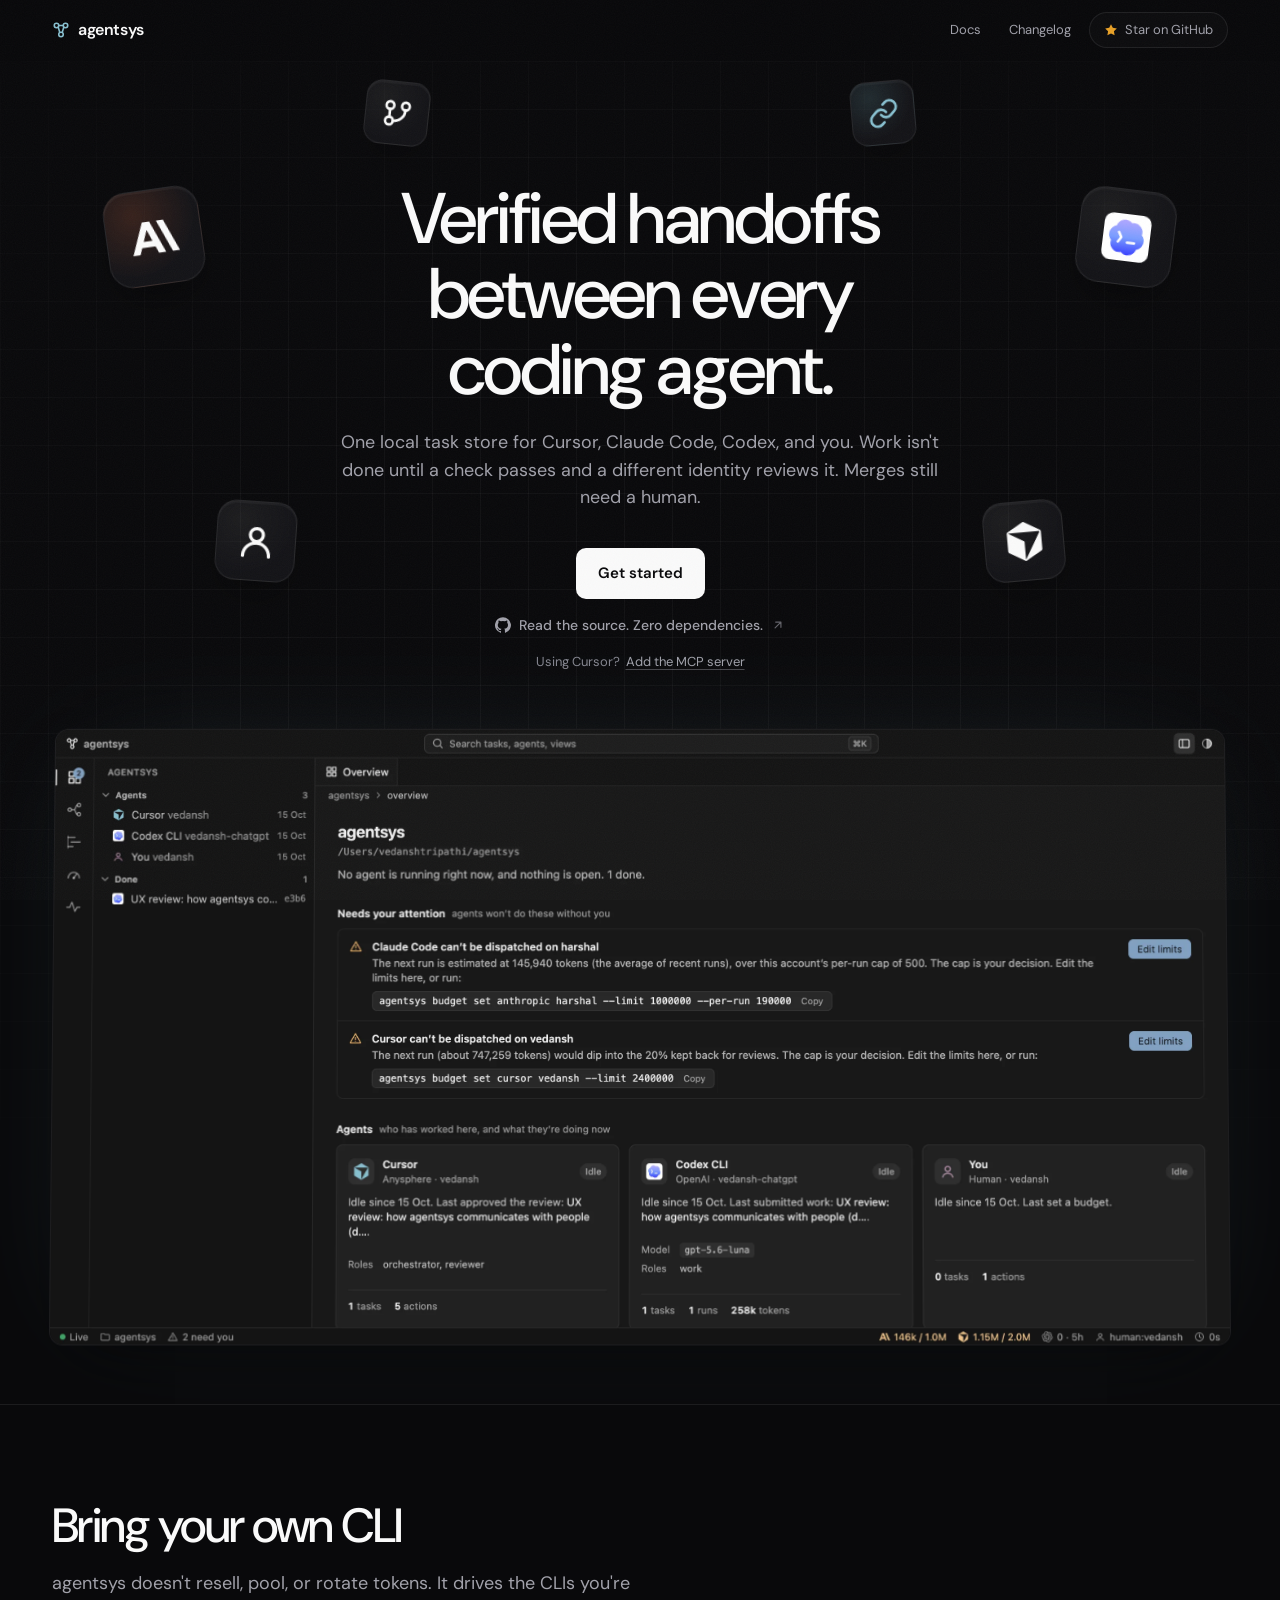
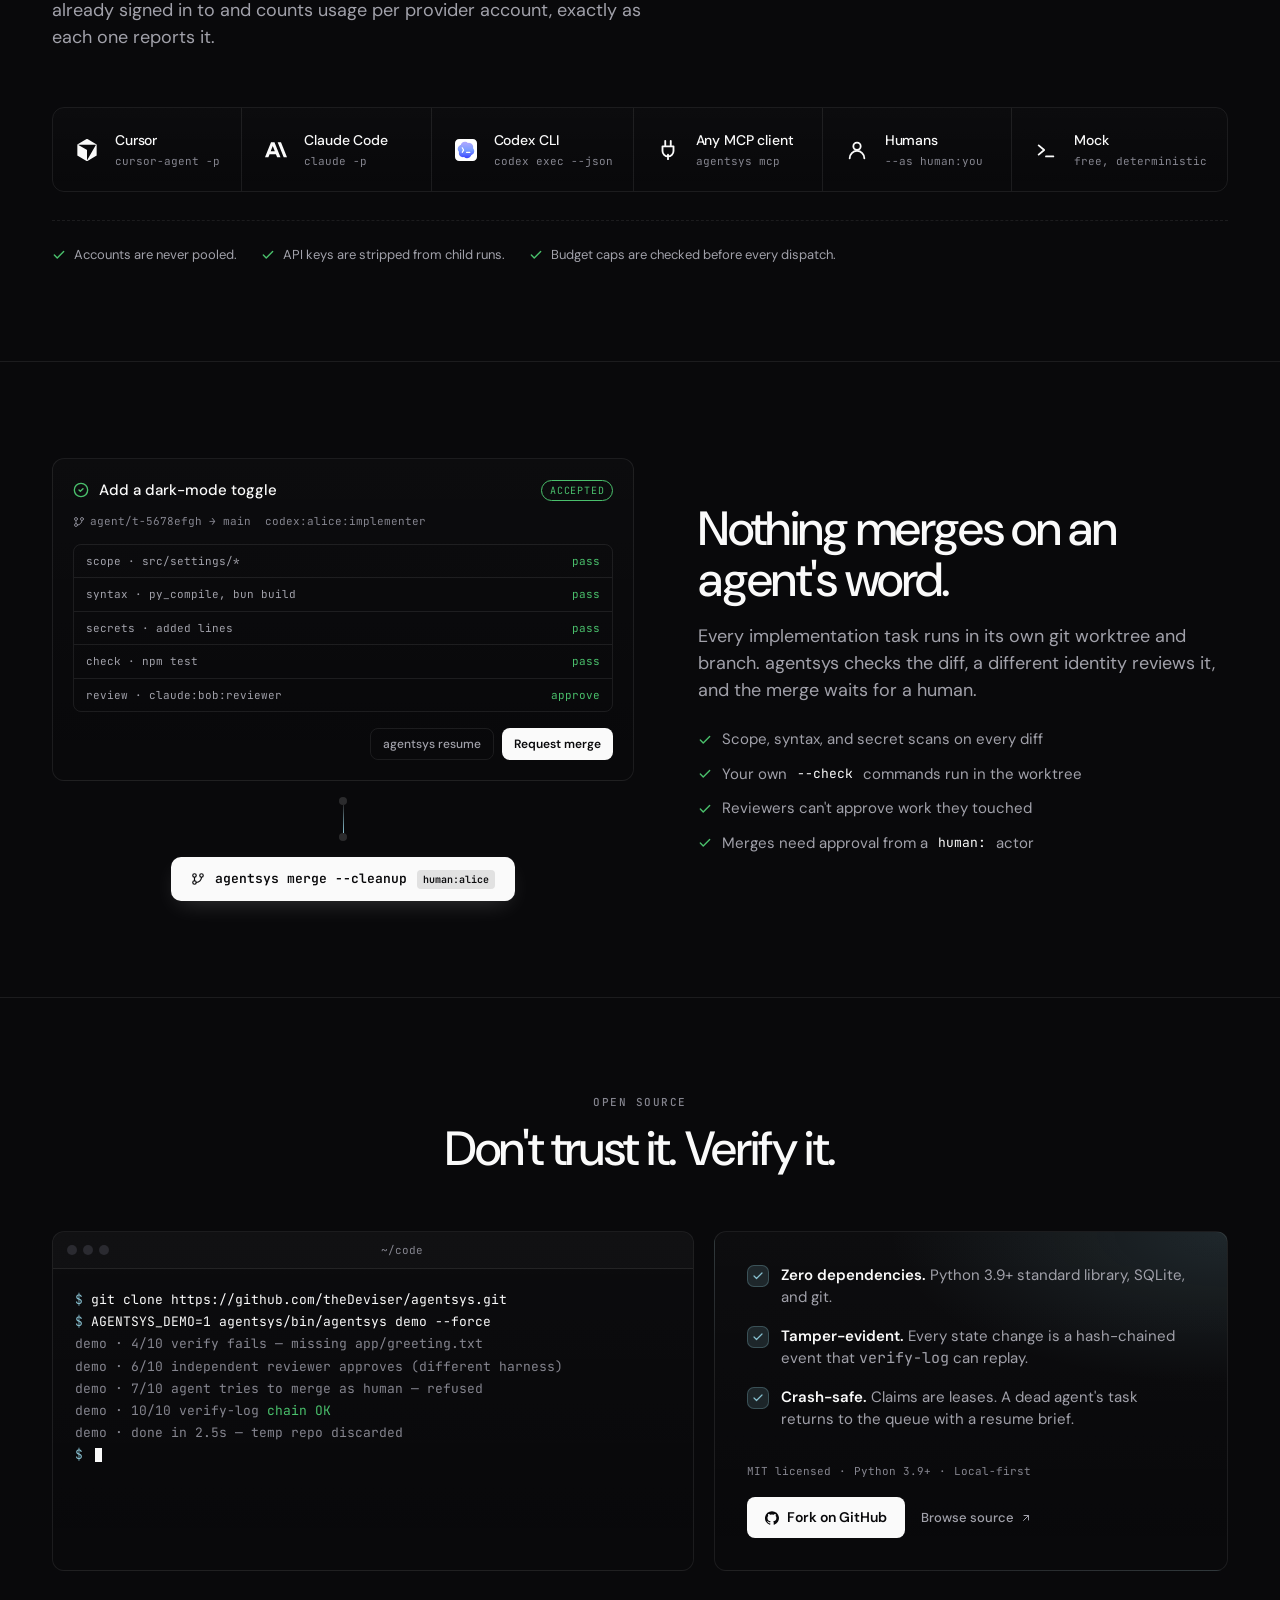
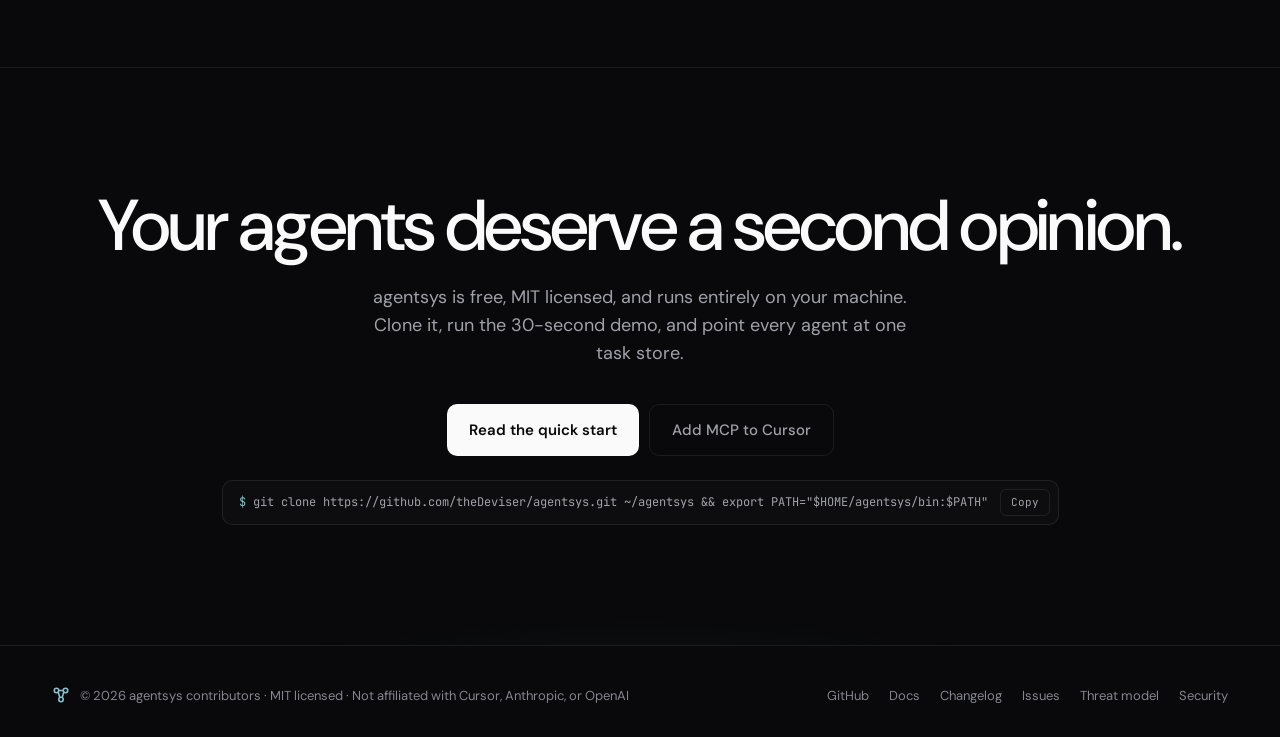
==== commit 44d7ab28: "feat(site): redesign landing page after T3 Code Dark layout with floating provider marks, the dashbo" ====
--- a/site/index.html
+++ b/site/index.html
@@ -3,185 +3,188 @@
 <head>
 <meta charset="utf-8">
 <meta name="viewport" content="width=device-width, initial-scale=1">
-<title>agentsys — verified handoff across AI coding tools</title>
-<meta name="description" content="Local-first task coordination for Cursor, Claude Code, Codex, and humans. Gates, reviews, hash-chained audit.">
-<link rel="icon" href="data:image/svg+xml,%3Csvg xmlns='http://www.w3.org/2000/svg' viewBox='0 0 32 32'%3E%3Cpath fill='%23d0106f' d='M4 4h12v12H4zm16 16h12v12H20z'/%3E%3C/svg%3E">
+<title>agentsys — verified handoffs between coding agents</title>
+<meta name="description" content="One local task store for Cursor, Claude Code, Codex, and you. Work isn't done until a check passes and a different identity reviews it. Merges need a human.">
+<meta property="og:title" content="agentsys — verified handoffs between coding agents">
+<meta property="og:description" content="Local-first coordination for Cursor, Claude Code, Codex, and humans. Gates, independent review, hash-chained audit log.">
+<meta property="og:image" content="https://thedeviser.github.io/agentsys/img/dashboard-overview.webp">
+<meta name="theme-color" content="#09090b">
+<link rel="icon" href="data:image/svg+xml,%3Csvg xmlns='http://www.w3.org/2000/svg' viewBox='0 0 16 16' fill='none' stroke='%2388C0D0' stroke-width='1.4'%3E%3Ccircle cx='4' cy='4' r='2'/%3E%3Ccircle cx='12' cy='4' r='2'/%3E%3Ccircle cx='8' cy='12' r='2'/%3E%3Cpath d='M5.5 5.4 7 10.4M10.5 5.4 9 10.4M6 4h4'/%3E%3C/svg%3E">
 <link rel="preconnect" href="https://fonts.googleapis.com">
 <link rel="preconnect" href="https://fonts.gstatic.com" crossorigin>
-<link href="https://fonts.googleapis.com/css2?family=Stack+Sans+Headline:wght@300&family=Stack+Sans+Text:wght@400;500&display=swap" rel="stylesheet">
-<link rel="stylesheet" href="css/tokens.css">
+<link href="https://fonts.googleapis.com/css2?family=DM+Sans:wght@400;500;600&family=JetBrains+Mono:wght@400;500&display=swap" rel="stylesheet">
 <link rel="stylesheet" href="css/site.css">
 </head>
 <body>
-<header class="top">
-  <a class="wordmark" href="./">agentsys</a>
-  <nav>
-    <a href="#pipeline">How it works</a>
-    <a href="#showcase">Dashboard</a>
-    <a href="changelog.html">Changelog</a>
-    <a href="https://github.com/theDeviser/agentsys/blob/main/docs/index.md">Docs</a>
-    <button type="button" class="btn-install" id="install-cursor">Add MCP in Cursor</button>
-  </nav>
-</header>
+<svg width="0" height="0" style="position:absolute" aria-hidden="true">
+  <symbol id="i-mark" viewBox="0 0 16 16" fill="none" stroke="currentColor" stroke-width="1.4"><circle cx="4" cy="4" r="2"/><circle cx="12" cy="4" r="2"/><circle cx="8" cy="12" r="2"/><path d="M5.5 5.4 7 10.4M10.5 5.4 9 10.4M6 4h4"/></symbol>
+  <symbol id="i-check" viewBox="0 0 24 24" fill="none" stroke="currentColor" stroke-width="2.4" stroke-linecap="round" stroke-linejoin="round"><path d="M20 6 9 17l-5-5"/></symbol>
+  <symbol id="i-check-circle" viewBox="0 0 24 24" fill="none" stroke="currentColor" stroke-width="2" stroke-linecap="round" stroke-linejoin="round"><circle cx="12" cy="12" r="10"/><path d="m9 12 2 2 4-4"/></symbol>
+  <symbol id="i-branch" viewBox="0 0 24 24" fill="none" stroke="currentColor" stroke-width="2" stroke-linecap="round" stroke-linejoin="round"><circle cx="6" cy="6" r="3"/><circle cx="6" cy="18" r="3"/><circle cx="18" cy="6" r="3"/><path d="M6 9v6M18 9a9 9 0 0 1-9 9"/></symbol>
+  <symbol id="i-chain" viewBox="0 0 24 24" fill="none" stroke="currentColor" stroke-width="2" stroke-linecap="round" stroke-linejoin="round"><path d="M10 13a5 5 0 0 0 7.54.54l3-3a5 5 0 0 0-7.07-7.07l-1.72 1.71"/><path d="M14 11a5 5 0 0 0-7.54-.54l-3 3a5 5 0 0 0 7.07 7.07l1.71-1.71"/></symbol>
+  <symbol id="i-user" viewBox="0 0 24 24" fill="none" stroke="currentColor" stroke-width="2" stroke-linecap="round" stroke-linejoin="round"><circle cx="12" cy="8" r="4"/><path d="M4 21a8 8 0 0 1 16 0"/></symbol>
+  <symbol id="i-plug" viewBox="0 0 24 24" fill="none" stroke="currentColor" stroke-width="2" stroke-linecap="round" stroke-linejoin="round"><path d="M12 22v-5M9 8V2M15 8V2M18 8v5a6 6 0 0 1-12 0V8z"/></symbol>
+  <symbol id="i-terminal" viewBox="0 0 24 24" fill="none" stroke="currentColor" stroke-width="2" stroke-linecap="round" stroke-linejoin="round"><path d="m4 17 6-5-6-5M12 19h8"/></symbol>
+  <symbol id="i-arrow" viewBox="0 0 24 24" fill="none" stroke="currentColor" stroke-width="2" stroke-linecap="round" stroke-linejoin="round"><path d="M7 17 17 7M8 7h9v9"/></symbol>
+  <symbol id="i-star" viewBox="0 0 24 24" fill="currentColor"><path d="m12 2 3.1 6.3 6.9 1-5 4.9 1.2 6.8L12 17.8 5.8 21l1.2-6.8-5-4.9 6.9-1z"/></symbol>
+  <symbol id="i-github" viewBox="0 0 24 24" fill="currentColor"><path d="M12 .3a12 12 0 0 0-3.8 23.4c.6.1.8-.3.8-.6v-2c-3.3.7-4-1.6-4-1.6-.6-1.4-1.4-1.8-1.4-1.8-1-.7.1-.7.1-.7 1.2.1 1.8 1.2 1.8 1.2 1 1.8 2.8 1.3 3.5 1 0-.8.4-1.3.7-1.6-2.7-.3-5.5-1.3-5.5-6 0-1.2.5-2.3 1.3-3.1-.2-.4-.6-1.6 0-3.2 0 0 1-.3 3.4 1.2a11.5 11.5 0 0 1 6 0c2.3-1.5 3.3-1.2 3.3-1.2.6 1.6.2 2.8 0 3.2.9.8 1.3 1.9 1.3 3.2 0 4.6-2.8 5.6-5.5 5.9.5.4.9 1 .9 2.2v3.3c0 .3.1.7.8.6A12 12 0 0 0 12 .3"/></symbol>
+</svg>
 
-<section class="hero" id="top">
-  <div class="motif-giant" aria-hidden="true"></div>
-  <div class="hero-inner shell">
-    <h1 class="reveal">Handoffs that hold</h1>
-    <p class="lead reveal d1">One SQLite store, git worktrees, and a hash-chained log. Nothing ships on an agent’s word alone.</p>
-    <div class="hero-actions reveal d2">
-      <button type="button" class="primary" id="btn-install">Install agentsys</button>
-      <a class="secondary" href="https://github.com/theDeviser/agentsys">View source</a>
-    </div>
-    <div class="chain-panel reveal d2" id="chain-panel" aria-label="Audit chain replay">
-      <h2>Replay the demo chain</h2>
-      <ol class="chain-list"></ol>
-      <div class="chain-controls">
-        <button type="button" data-chain-step>Next event</button>
-        <button type="button" data-chain-tamper>Tamper hash</button>
-        <button type="button" data-chain-reset>Reset</button>
-      </div>
-      <p class="chain-status" aria-live="polite"></p>
+<nav class="nav" id="nav">
+  <div class="nav-inner">
+    <a class="nav-brand" href="./" aria-label="agentsys home"><svg width="18" height="18"><use href="#i-mark"/></svg>agentsys</a>
+    <div class="nav-right">
+      <a class="nav-link hide-sm" href="https://github.com/theDeviser/agentsys/blob/main/docs/index.md">Docs</a>
+      <a class="nav-link" href="changelog.html">Changelog</a>
+      <a class="nav-stars" href="https://github.com/theDeviser/agentsys" target="_blank" rel="noopener noreferrer"><svg width="14" height="14"><use href="#i-star"/></svg><span>Star on GitHub</span></a>
     </div>
   </div>
-</section>
+</nav>
 
-<section class="pipeline shell" id="pipeline">
-  <h2 class="reveal">States you can trust</h2>
-  <div class="stage-bar reveal d1" role="list" aria-label="Task state machine">
-    <span>ready</span>
-    <span>in progress</span>
-    <span>submitted</span>
-    <span class="accent">verified</span>
-    <span>accepted</span>
-    <span>merged</span>
-  </div>
-    <p class="reveal d2" style="margin-top:24px;color:var(--ink);max-width:52ch">Leases expire. A different identity reviews. Humans approve merge. Each transition is an event in the chain.</p>
-</section>
+<main>
+  <section class="hero">
+    <div class="hero-grid"></div>
+    <div class="hero-float" id="hero-float" aria-hidden="true">
+      <span class="hero-float-mark hf-git"><span class="hero-float-card"><svg><use href="#i-branch"/></svg></span></span>
+      <span class="hero-float-mark hf-chain"><span class="hero-float-card"><svg style="color:var(--accent)"><use href="#i-chain"/></svg></span></span>
+      <span class="hero-float-mark hf-claude"><span class="hero-float-card"><img src="img/icons/anthropic.svg" alt="" width="24" height="24"></span></span>
+      <span class="hero-float-mark hf-codex"><span class="hero-float-card"><img src="img/icons/codex.svg" alt="" width="24" height="24"></span></span>
+      <span class="hero-float-mark hf-human"><span class="hero-float-card"><svg><use href="#i-user"/></svg></span></span>
+      <span class="hero-float-mark hf-cursor"><span class="hero-float-card"><img src="img/icons/cursor.svg" alt="" width="24" height="24"></span></span>
+    </div>
+    <div class="container hero-inner">
+      <h1 class="hero-title display" data-rise><span>Verified handoffs</span><br><span>between every</span><br><span>coding agent.</span></h1>
+      <p class="hero-sub" data-rise style="--d:.3s">One local task store for Cursor, Claude Code, Codex, and you. Work isn't done until a check passes and a different identity reviews it. Merges still need a human.</p>
+      <div class="hero-actions" data-rise style="--d:.4s">
+        <a class="btn btn-primary btn-lg" href="#get-started">Get started</a>
+        <a class="hero-source-link" href="https://github.com/theDeviser/agentsys" target="_blank" rel="noopener noreferrer"><svg width="16" height="16"><use href="#i-github"/></svg><span>Read the source. Zero dependencies.</span><svg class="arrow" width="14" height="14"><use href="#i-arrow"/></svg></a>
+        <p class="hero-mobile-line">Using Cursor? <a href="#" data-install="cursor">Add the MCP server</a></p>
+      </div>
+      <div data-rise style="--d:.52s">
+        <div class="hero-preview">
+          <figure class="hero-screenshot-frame">
+            <img src="img/dashboard-overview.webp" alt="The agentsys dashboard: agents, budgets, and the decisions waiting on you" width="2880" height="1512" fetchpriority="high">
+          </figure>
+        </div>
+      </div>
+    </div>
+  </section>
 
-<section class="showcase" id="showcase">
-  <div>
-    <h2 class="reveal">See the floor</h2>
-    <p class="reveal d1">The live dashboard shows flow, runs, budgets, and activity, with the exact CLI to run next.</p>
-    <div class="ui-fragment reveal d2" data-ui aria-label="Budget card fragment">
-      <img src="img/dashboard-activity.png" width="640" height="360" alt="" style="width:100%;margin-bottom:12px;clip-path:var(--motif-clip)">
-      <div class="row"><span>Cursor · vedansh</span><span class="tag">Dispatch refused</span></div>
-      <div class="row"><span>1.15M of 2.0M tokens</span><span>per-run cap none</span></div>
+  <section id="harnesses">
+    <div class="container">
+      <div class="section-head">
+        <h2>Bring your own CLI</h2>
+        <p>agentsys doesn't resell, pool, or rotate tokens. It drives the CLIs you're already signed in to and counts usage per provider account, exactly as each one reports it.</p>
+      </div>
+      <div class="harness-grid">
+        <div class="harness"><div class="harness-mark"><img src="img/icons/cursor.svg" alt="" width="22" height="22"></div><div class="harness-meta"><div class="harness-name">Cursor</div><div class="harness-tag">cursor-agent -p</div></div></div>
+        <div class="harness"><div class="harness-mark"><img src="img/icons/anthropic.svg" alt="" width="22" height="22"></div><div class="harness-meta"><div class="harness-name">Claude Code</div><div class="harness-tag">claude -p</div></div></div>
+        <div class="harness"><div class="harness-mark"><img src="img/icons/codex.svg" alt="" width="22" height="22"></div><div class="harness-meta"><div class="harness-name">Codex CLI</div><div class="harness-tag">codex exec --json</div></div></div>
+        <div class="harness"><div class="harness-mark"><svg><use href="#i-plug"/></svg></div><div class="harness-meta"><div class="harness-name">Any MCP client</div><div class="harness-tag">agentsys mcp</div></div></div>
+        <div class="harness"><div class="harness-mark"><svg><use href="#i-user"/></svg></div><div class="harness-meta"><div class="harness-name">Humans</div><div class="harness-tag">--as human:you</div></div></div>
+        <div class="harness"><div class="harness-mark"><svg><use href="#i-terminal"/></svg></div><div class="harness-meta"><div class="harness-name">Mock</div><div class="harness-tag">free, deterministic</div></div></div>
+      </div>
+      <div class="harness-footer">
+        <span><svg width="14" height="14"><use href="#i-check"/></svg>Accounts are never pooled.</span>
+        <span><svg width="14" height="14"><use href="#i-check"/></svg>API keys are stripped from child runs.</span>
+        <span><svg width="14" height="14"><use href="#i-check"/></svg>Budget caps are checked before every dispatch.</span>
+      </div>
     </div>
-    <img class="photo-atmo reveal" src="https://picsum.photos/id/721/1200/600" width="1200" height="600" alt="Twilight sky gradient" loading="lazy">
-    <p style="font-size:var(--step-small);color:var(--muted)">Photo: Jeremy Ricketts · Unsplash via picsum.photos</p>
-  </div>
-  <div class="showcase-visual reveal">
-    <img class="hero-drift" src="img/dashboard-overview.png" width="1280" height="800" alt="agentsys dashboard overview showing agents, spend, and handoffs">
-    <img src="img/dashboard-activity.png" width="1280" height="800" alt="agentsys Activity view with audit trail and filter" style="margin-top:12px">
-  </div>
-</section>
+  </section>
 
-<section class="shell" style="padding-bottom:80px">
-  <h2 class="reveal" style="font-family:var(--font-display);font-weight:300;font-size:var(--step-head);letter-spacing:-0.03em">Demo output</h2>
-  <pre class="reveal d1" style="background:var(--ink);color:var(--bg);padding:20px;font-size:13px;line-height:1.45;overflow:auto;clip-path:var(--motif-clip);margin:0">demo · 1/10 init store
-demo · 4/10 verify fails — missing app/greeting.txt
-demo · 7/10 agent tries to merge as human — refused
-demo · 10/10 verify-log chain OK
-demo · done in 3.3s, temp repo discarded</pre>
-</section>
+  <section id="gate">
+    <div class="container gate-inner">
+      <div class="gate-visual" role="img" aria-label="A task that passed verification and review, waiting for a human to merge it">
+        <div class="tile task-card">
+          <div class="task-head"><svg width="16" height="16"><use href="#i-check-circle"/></svg><span class="task-title">Add a dark-mode toggle</span><span class="task-status">Accepted</span></div>
+          <div class="task-meta"><span><svg width="12" height="12"><use href="#i-branch"/></svg>agent/t-5678efgh → main</span><span>codex:alice:implementer</span></div>
+          <div class="task-checks">
+            <div><code>scope · src/settings/*</code><span class="pass">pass</span></div>
+            <div><code>syntax · py_compile, bun build</code><span class="pass">pass</span></div>
+            <div><code>secrets · added lines</code><span class="pass">pass</span></div>
+            <div><code>check · npm test</code><span class="pass">pass</span></div>
+            <div><code>review · claude:bob:reviewer</code><span class="pass">approve</span></div>
+          </div>
+          <div class="task-foot"><span class="btn btn-ghost">agentsys resume</span><span class="btn btn-primary">Request merge</span></div>
+        </div>
+        <div class="trail"><div class="trail-dot"></div><div class="trail-line"></div><div class="trail-dot"></div></div>
+        <div class="merge-shell"><span class="merge-button"><svg width="14" height="14"><use href="#i-branch"/></svg>agentsys merge --cleanup<span class="merge-kbd">human:alice</span></span></div>
+      </div>
+      <div class="section-head" style="margin-bottom:0">
+        <h2>Nothing merges on an agent's word.</h2>
+        <p>Every implementation task runs in its own git worktree and branch. agentsys checks the diff, a different identity reviews it, and the merge waits for a human.</p>
+        <ul class="checklist">
+          <li><svg width="14" height="14"><use href="#i-check"/></svg>Scope, syntax, and secret scans on every diff</li>
+          <li><svg width="14" height="14"><use href="#i-check"/></svg>Your own <code>--check</code> commands run in the worktree</li>
+          <li><svg width="14" height="14"><use href="#i-check"/></svg>Reviewers can't approve work they touched</li>
+          <li><svg width="14" height="14"><use href="#i-check"/></svg>Merges need approval from a <code>human:</code> actor</li>
+        </ul>
+      </div>
+    </div>
+  </section>
 
-<section class="shell reveal" style="padding-bottom:40px">
-  <figure>
-    <img src="img/ledger-jpg.jpg" width="1920" height="1462" alt="Historical ledger books, Edinburgh City of Print" loading="lazy" style="width:100%;max-width:100%;clip-path:var(--motif-clip);aspect-ratio:3/2;object-fit:cover">
-    <figcaption style="font-size:var(--step-small);color:var(--muted);margin-top:8px">Ledgers made at Cowans, Edinburgh · Edinburgh City of Print, CC BY 2.0, Wikimedia Commons</figcaption>
-  </figure>
-</section>
+  <section id="open">
+    <div class="container">
+      <div class="section-head open-head"><div class="eyebrow">Open source</div><h2>Don't trust it. Verify it.</h2></div>
+      <div class="open-grid">
+        <div class="tile">
+          <div class="term-head"><i></i><i></i><i></i><span class="term-title">~/code</span></div>
+          <div class="term-body">
+            <div><span class="prompt">$</span>git clone https://github.com/theDeviser/agentsys.git</div>
+            <div><span class="prompt">$</span>AGENTSYS_DEMO=1 agentsys/bin/agentsys demo --force</div>
+            <div class="dim">demo · 4/10 verify fails — missing app/greeting.txt</div>
+            <div class="dim">demo · 6/10 independent reviewer approves (different harness)</div>
+            <div class="dim">demo · 7/10 agent tries to merge as human — refused</div>
+            <div class="dim">demo · 10/10 verify-log <span class="ok">chain OK</span></div>
+            <div class="dim">demo · done in 2.5s — temp repo discarded</div>
+            <div class="cursor"><span class="prompt">$</span><span class="caret"></span></div>
+          </div>
+        </div>
+        <div class="tile open-pitch">
+          <ul class="pitch-list">
+            <li><span class="pitch-mark"><svg width="12" height="12"><use href="#i-check"/></svg></span><span><strong>Zero dependencies.</strong> Python 3.9+ standard library, SQLite, and git.</span></li>
+            <li><span class="pitch-mark"><svg width="12" height="12"><use href="#i-check"/></svg></span><span><strong>Tamper-evident.</strong> Every state change is a hash-chained event that <code>verify-log</code> can replay.</span></li>
+            <li><span class="pitch-mark"><svg width="12" height="12"><use href="#i-check"/></svg></span><span><strong>Crash-safe.</strong> Claims are leases. A dead agent's task returns to the queue with a resume brief.</span></li>
+          </ul>
+          <div class="pitch-footer">
+            <div class="pitch-meta"><span>MIT licensed</span><span>·</span><span>Python 3.9+</span><span>·</span><span>Local-first</span></div>
+            <div class="pitch-actions">
+              <a class="btn btn-primary" href="https://github.com/theDeviser/agentsys/fork" target="_blank" rel="noopener noreferrer"><svg width="14" height="14"><use href="#i-github"/></svg>Fork on GitHub</a>
+              <a class="source-link" href="https://github.com/theDeviser/agentsys" target="_blank" rel="noopener noreferrer">Browse source<svg width="12" height="12"><use href="#i-arrow"/></svg></a>
+            </div>
+          </div>
+        </div>
+      </div>
+    </div>
+  </section>
 
-<section class="proof" id="proof">
-  <div class="proof-grid">
-    <div class="tile head reveal"><h2>Built local</h2></div>
-    <div class="tile f1 reveal d1"><span class="tile-label">Zero deps</span><span>Python 3.9+ stdlib, SQLite, git</span></div>
-    <div class="tile f2 reveal d1"><span class="tile-label">verify-log</span><span>Hash-chained events, tamper-evident</span></div>
-    <div class="tile f3 reveal d2"><span class="tile-label">MCP worker</span><span>claim, submit, resume, not merge</span></div>
-    <div class="tile f4 reveal d2"><span class="tile-label">Budgets</span><span>Per account, never pooled</span></div>
-    <div class="tile reveal"><span class="tile-label">Demo</span><span>Full story in under 30 seconds</span></div>
-    <div class="tile reveal d1"><span class="tile-label">Hooks</span><span>agent/* branches gated in git</span></div>
-    <div class="tile f1 reveal d2"><span class="tile-label">UI</span><span>Flow, runs, budget, activity</span></div>
-  </div>
-</section>
+  <section id="get-started" class="sec-cta">
+    <div class="container cta-inner">
+      <h2 class="display cta-title">Your agents deserve a second opinion.</h2>
+      <p class="cta-sub">agentsys is free, MIT licensed, and runs entirely on your machine. Clone it, run the 30-second demo, and point every agent at one task store.</p>
+      <div class="cta-actions">
+        <a class="btn btn-primary btn-lg" href="https://github.com/theDeviser/agentsys#quick-start">Read the quick start</a>
+        <a class="btn btn-ghost btn-lg" href="#" data-install="cursor">Add MCP to Cursor</a>
+      </div>
+      <div class="install-line"><code id="install-cmd">git clone https://github.com/theDeviser/agentsys.git ~/agentsys &amp;&amp; export PATH="$HOME/agentsys/bin:$PATH"</code><button type="button" class="copy-btn" data-copy="install-cmd">Copy</button></div>
+    </div>
+  </section>
+</main>
 
-<section class="features" id="features" aria-label="Capabilities">
-  <div class="feature-band on f1">
-    <div class="feature-inner shell">
-      <div>
-        <p class="sentence">Leases return crashed work to the queue.</p>
-        <p class="detail">Default 30 minutes; heartbeat extends the hold.</p>
-      </div>
-      <button type="button" class="toggle" aria-checked="true" aria-label="Toggle leases"></button>
-    </div>
-  </div>
-  <div class="feature-band on f2">
-    <div class="feature-inner shell">
-      <div>
-        <p class="sentence">Worktrees isolate every implement task.</p>
-        <p class="detail">Scoped paths refuse overlapping claims.</p>
-      </div>
-      <button type="button" class="toggle" aria-checked="true" aria-label="Toggle worktrees"></button>
-    </div>
-  </div>
-  <div class="feature-band f3">
-    <div class="feature-inner shell">
-      <div>
-        <p class="sentence">Reviewers cannot approve their own work.</p>
-        <p class="detail">Enforced in CLI and dashboard actions.</p>
-      </div>
-      <button type="button" class="toggle" aria-checked="false" aria-label="Toggle review"></button>
-    </div>
-  </div>
-  <div class="feature-band f4">
-    <div class="feature-inner shell">
-      <div>
-        <p class="sentence">Dispatch respects per-run caps.</p>
-        <p class="detail">Refused before spend, reported after.</p>
-      </div>
-      <button type="button" class="toggle" aria-checked="false" aria-label="Toggle budgets"></button>
-    </div>
-  </div>
-</section>
-
-<section class="close-cta shell" id="install">
-  <p class="sentence reveal">Clone agentsys, run demo.</p>
-  <p class="hint reveal d1">export PATH=&quot;$HOME/<span id="folder-hint">agentsys</span>/bin:$PATH&quot; · AGENTSYS_DEMO=1 agentsys demo --force</p>
-</section>
-
-<footer class="site-footer">
-  <div class="shell">
-    <div class="block-mark" aria-hidden="true">
-      <span>a</span><span>g</span><span>e</span><span>n</span><span>t</span><span>s</span><span>y</span><span>s</span>
-    </div>
-    <div class="footer-grid">
-      <div><a href="https://github.com/theDeviser/agentsys">GitHub</a></div>
-      <div><a href="changelog.html">Changelog</a></div>
-      <div><a href="https://github.com/theDeviser/agentsys/blob/main/SECURITY.md">Security</a></div>
-      <div><a href="https://github.com/theDeviser/agentsys/issues">Issues</a></div>
-    </div>
-    <div class="footer-bottom">
-      <span>MIT · Not affiliated with Cursor, Anthropic, or OpenAI.</span>
-      <a href="https://github.com/theDeviser/agentsys">Star on GitHub</a>
+<footer class="footer">
+  <div class="footer-inner">
+    <div class="footer-brand"><svg width="18" height="18"><use href="#i-mark"/></svg><span>© 2026 agentsys contributors · MIT licensed · Not affiliated with Cursor, Anthropic, or OpenAI</span></div>
+    <div class="footer-links">
+      <a href="https://github.com/theDeviser/agentsys" target="_blank" rel="noopener noreferrer">GitHub</a>
+      <a href="https://github.com/theDeviser/agentsys/blob/main/docs/index.md">Docs</a>
+      <a href="changelog.html">Changelog</a>
+      <a href="https://github.com/theDeviser/agentsys/issues">Issues</a>
+      <a href="https://github.com/theDeviser/agentsys/blob/main/THREAT_MODEL.md">Threat model</a>
+      <a href="https://github.com/theDeviser/agentsys/blob/main/SECURITY.md">Security</a>
     </div>
   </div>
 </footer>
 
-<script type="module">
-import { INSTALL_TARGETS } from "./js/install.js";
-import { initChain } from "./js/chain.js";
-import { initMotion, initFeatureToggles } from "./js/motion.js";
-
-document.getElementById("install-cursor").addEventListener("click", () => {
-  window.location.href = INSTALL_TARGETS.cursor;
-});
-document.getElementById("btn-install").addEventListener("click", () => {
-  window.location.href = "https://github.com/theDeviser/agentsys#install";
-});
-initChain(document.getElementById("chain-panel"));
-initMotion();
-initFeatureToggles();
-</script>
+<script type="module" src="js/site.js"></script>
 </body>
 </html>
--- a/site/css/site.css
+++ b/site/css/site.css
@@ -1,419 +1,455 @@
-* { box-sizing: border-box; }
-html { scroll-behavior: smooth; overflow-x: clip; }
+:root {
+  --bg: #09090b;
+  --bg-card: #111113;
+  --fg: #fafafa;
+  --fg-muted: #a1a1aa;
+  --fg-dim: #85858f;
+  --border: #ffffff14;
+  --border-strong: #ffffff24;
+  --accent: #88c0d0;
+  --accent-dim: color-mix(in srgb, var(--accent) 15%, transparent);
+  --ok: oklch(72% .16 150);
+  --warn: oklch(76% .15 75);
+  --font-sans: "DM Sans", -apple-system, BlinkMacSystemFont, system-ui, sans-serif;
+  --font-mono: "JetBrains Mono", ui-monospace, SFMono-Regular, Menlo, Monaco, monospace;
+  --radius: 12px;
+  --ease: cubic-bezier(.2, .7, .2, 1);
+}
+
+* { box-sizing: border-box; margin: 0; padding: 0; }
+html { color-scheme: dark; scroll-behavior: smooth; }
 body {
-  margin: 0;
-  overflow-x: clip;
-  font-family: var(--font-text), system-ui, sans-serif;
-  font-size: var(--step-body);
+  background: var(--bg);
+  color: var(--fg);
+  font-family: var(--font-sans);
+  -webkit-font-smoothing: antialiased;
+  min-height: 100vh;
   line-height: 1.5;
-  color: var(--ink);
-  background: var(--bg);
-  -webkit-font-smoothing: antialiased;
-}
-img { max-width: 100%; height: auto; display: block; }
-a { color: var(--accent); text-decoration: none; }
-a:hover { text-decoration: underline; }
-:focus-visible { outline: 2px solid var(--accent); outline-offset: 3px; }
-
-.shell { max-width: 1280px; margin: 0 auto; padding: 0 var(--margin); }
-
-.top {
+  overflow-x: hidden;
+}
+body::after {
+  content: "";
+  pointer-events: none;
+  position: fixed;
+  inset: 0;
+  z-index: 9999;
+  opacity: .035;
+  background-image: url("data:image/svg+xml,%3Csvg viewBox='0 0 256 256' xmlns='http://www.w3.org/2000/svg'%3E%3Cfilter id='n'%3E%3CfeTurbulence type='fractalNoise' baseFrequency='0.9' numOctaves='4' stitchTiles='stitch'/%3E%3C/filter%3E%3Crect width='100%25' height='100%25' filter='url(%23n)'/%3E%3C/svg%3E");
+  background-size: 256px 256px;
+}
+a { color: inherit; text-decoration: none; }
+button { cursor: pointer; color: inherit; background: none; border: 0; font: inherit; }
+img, svg { max-width: 100%; display: block; }
+code { font-family: var(--font-mono); }
+code, .eyebrow, .harness-tag, .task-meta, .task-checks, .merge-button, .term-body, .pitch-meta, .install-line { font-variant-ligatures: none; }
+:focus-visible { outline: 2px solid var(--accent); outline-offset: 2px; border-radius: 4px; }
+
+.container { width: 100%; max-width: 1240px; margin: 0 auto; padding: 0 32px; }
+.eyebrow {
+  font-family: var(--font-mono);
+  font-size: 11px;
+  font-weight: 500;
+  letter-spacing: .14em;
+  text-transform: uppercase;
+  color: var(--fg-dim);
+}
+.display { font-weight: 500; letter-spacing: -.035em; line-height: 1.05; text-wrap: balance; }
+.tile {
+  position: relative;
+  overflow: hidden;
+  border: 1px solid var(--border);
+  border-radius: var(--radius);
+  background: linear-gradient(#ffffff04, #ffffff00);
+}
+
+.btn {
+  display: inline-flex;
+  align-items: center;
+  justify-content: center;
+  gap: 8px;
+  padding: 10px 18px;
+  border-radius: 8px;
+  font-size: 14px;
+  font-weight: 500;
+  white-space: nowrap;
+  transition: transform .18s, background .18s, border-color .18s, color .18s;
+}
+.btn-primary { background: var(--fg); color: #09090b; font-weight: 600; }
+.btn-primary:hover { background: #fff; transform: translateY(-1px); }
+.btn-primary:active { transform: none; }
+.btn-ghost { color: var(--fg-muted); border: 1px solid var(--border); }
+.btn-ghost:hover { color: var(--fg); border-color: var(--border-strong); background: #ffffff05; }
+.btn-lg { padding: 14px 22px; border-radius: 10px; font-size: 15px; }
+
+/* Nav */
+.nav {
+  position: sticky;
+  top: 0;
+  z-index: 50;
+  background: color-mix(in srgb, var(--bg) 75%, transparent);
+  backdrop-filter: blur(12px);
+  border-bottom: 1px solid transparent;
+  transition: border-color .3s;
+}
+.nav.is-scrolled { border-bottom-color: var(--border); }
+.nav-inner {
   display: flex;
   align-items: center;
   justify-content: space-between;
-  gap: 16px;
-  padding: 20px var(--margin);
-  max-width: 1280px;
+  gap: 24px;
+  max-width: 1240px;
   margin: 0 auto;
-}
-.top .wordmark {
-  font-family: var(--font-display);
-  font-weight: 300;
-  font-size: var(--step-lead);
-  letter-spacing: -0.02em;
-  color: var(--ink);
-}
-.top nav { display: flex; flex-wrap: wrap; gap: 20px; align-items: center; }
-.top nav a { color: var(--ink); font-size: var(--step-small); text-decoration: none; font-weight: 500; }
-.top nav a:hover { color: var(--accent); }
-.top .btn-install {
+  padding: 12px 32px;
+}
+.nav-brand { display: inline-flex; align-items: center; gap: 8px; font-size: 16px; font-weight: 600; letter-spacing: -.025em; }
+.nav-brand svg { color: var(--accent); }
+.nav-right { display: inline-flex; align-items: center; gap: 8px; }
+.nav-link { padding: 0 10px; font-size: 13px; color: var(--fg-muted); transition: color .18s; }
+.nav-link:hover { color: var(--fg); }
+.nav-stars {
   display: inline-flex;
   align-items: center;
-  padding: 10px 18px;
-  background: var(--accent);
-  color: var(--accent-ink);
-  font-weight: 500;
-  clip-path: var(--motif-clip);
-  border: 0;
-  cursor: pointer;
-  font: inherit;
-  font-size: var(--step-small);
-}
-.top .btn-install:hover { filter: brightness(1.05); text-decoration: none; }
-
-.hero {
+  gap: 7px;
+  height: 36px;
+  padding: 0 14px;
+  border: 1px solid var(--border);
+  border-radius: 999px;
+  background: #ffffff05;
+  font-size: 13px;
+  color: var(--fg-muted);
+  white-space: nowrap;
+  transition: color .18s, border-color .18s, background .18s;
+}
+.nav-stars:hover { color: var(--fg); border-color: var(--border-strong); background: #ffffff0a; }
+.nav-stars svg { color: var(--warn); }
+
+/* Sections */
+section { position: relative; padding: 96px 0; border-top: 1px solid var(--border); }
+.section-head { max-width: 720px; margin-bottom: 56px; }
+.section-head .eyebrow { display: block; margin-bottom: 14px; }
+.section-head h2 { margin-bottom: 18px; font-size: clamp(32px, 4vw, 48px); font-weight: 500; letter-spacing: -.035em; line-height: 1.05; }
+.section-head p { max-width: 620px; font-size: 18px; color: var(--fg-muted); }
+.checklist { display: flex; flex-direction: column; gap: 12px; margin-top: 24px; list-style: none; }
+.checklist li { display: flex; align-items: center; gap: 10px; font-size: 15px; color: var(--fg-muted); }
+.checklist svg { flex-shrink: 0; color: var(--ok); }
+.checklist code { font-size: 13px; color: var(--fg); }
+
+/* Hero */
+.hero { padding: 72px 0 60px; border-top: 0; overflow: hidden; }
+.hero-grid {
+  position: absolute;
+  inset: 0;
+  pointer-events: none;
+  background-image: linear-gradient(90deg, #ffffff09 1px, transparent 1px), linear-gradient(#ffffff09 1px, transparent 1px);
+  background-size: 48px 48px;
+  mask-image: radial-gradient(80% 60% at 50% 40%, #000 40%, transparent 100%);
+}
+.hero-inner { position: relative; text-align: center; }
+.hero-title { max-width: 20ch; margin: 48px auto 22px; font-size: clamp(38px, 5.6vw, 76px); text-wrap: balance; }
+.hero-title span { display: inline-block; }
+.hero-sub { max-width: 640px; margin: 0 auto 36px; font-size: clamp(16px, 1.4vw, 19px); line-height: 1.55; color: var(--fg-muted); text-wrap: pretty; }
+.hero-actions { display: flex; flex-direction: column; align-items: center; gap: 16px; margin-bottom: 56px; }
+.hero-source-link { display: inline-flex; align-items: center; gap: 8px; font-size: 14px; font-weight: 500; color: var(--fg-muted); transition: color .18s; }
+.hero-source-link:hover { color: var(--fg); }
+.hero-source-link .arrow { opacity: .6; transition: transform .18s, opacity .18s; }
+.hero-source-link:hover .arrow { opacity: 1; transform: translate(2px, -2px); }
+.hero-mobile-line { display: inline-flex; flex-wrap: wrap; justify-content: center; gap: 6px; font-size: 13px; color: var(--fg-dim); }
+.hero-mobile-line a { color: var(--fg-muted); text-decoration: underline; text-decoration-color: #a1a1aa66; text-underline-offset: 3px; transition: color .18s, text-decoration-color .18s; }
+.hero-mobile-line a:hover { color: var(--fg); text-decoration-color: var(--fg); }
+
+.hero-float { position: absolute; inset: 0; z-index: 1; pointer-events: none; --px: 0px; --py: 0px; }
+.hero-float-mark {
+  position: absolute;
+  left: calc(50% + var(--x));
+  top: var(--y);
+  width: var(--s);
+  height: var(--s);
+  margin-left: calc(var(--s) / -2);
+  translate: calc(var(--px) * var(--depth)) calc(var(--py) * var(--depth));
+  transition: translate .7s var(--ease);
+}
+.hero-float-card {
+  display: grid;
+  place-items: center;
+  width: 100%;
+  height: 100%;
+  border: 1px solid var(--border);
+  border-radius: 25%;
+  background: radial-gradient(circle at 30% 25%, var(--tint, #ffffff14), #141418eb 65%);
+  box-shadow: 0 20px 48px -16px #000000a6, inset 0 2px #ffffff0a;
+  color: var(--fg);
+  animation: mark-in .9s var(--ease) var(--d) both, mark-drift var(--dur) ease-in-out calc(var(--d) + .9s) infinite;
+}
+.hero-float-card img, .hero-float-card svg { width: 50%; height: 50%; object-fit: contain; }
+@keyframes mark-in {
+  from { opacity: 0; transform: translate(var(--fx), var(--fy)) rotate(calc(var(--rot) + 24deg)) scale(.6); }
+  to { opacity: 1; transform: rotate(var(--rot)); }
+}
+@keyframes mark-drift {
+  0%, 100% { transform: rotate(var(--rot)); }
+  50% { transform: translate(var(--dx), var(--dy)) rotate(calc(var(--rot) + var(--wob))); }
+}
+.hf-git { --x: max(-300px, -19vw); --y: 20px; --s: 64px; --rot: 6deg; --depth: .6; --d: .62s; --dur: 8.5s; --dx: 2px; --dy: -8px; --wob: 3deg; --fx: -40px; --fy: -80px; }
+.hf-chain { --x: min(300px, 19vw); --y: 20px; --s: 64px; --rot: -5deg; --depth: .6; --d: .58s; --dur: 9.8s; --dx: -2px; --dy: -9px; --wob: -3deg; --fx: 40px; --fy: -80px; --tint: #88c0d02e; }
+.hf-claude { --x: max(-560px, -38vw); --y: 128px; --s: 96px; --rot: -8deg; --depth: 1.2; --d: .38s; --dur: 10.5s; --dx: 4px; --dy: -12px; --wob: -2deg; --fx: -160px; --fy: -40px; --tint: #d9775738; }
+.hf-codex { --x: min(560px, 38vw); --y: 128px; --s: 96px; --rot: 7deg; --depth: 1.2; --d: .46s; --dur: 9.2s; --dx: -4px; --dy: -10px; --wob: 2deg; --fx: 160px; --fy: -40px; }
+.hf-human { --x: max(-440px, -30vw); --y: 440px; --s: 80px; --rot: 4deg; --depth: .9; --d: .54s; --dur: 11.5s; --dx: 3px; --dy: -9px; --wob: -3deg; --fx: -120px; --fy: 80px; }
+.hf-cursor { --x: min(440px, 30vw); --y: 440px; --s: 80px; --rot: -5deg; --depth: .9; --d: .7s; --dur: 7.8s; --dx: -3px; --dy: -11px; --wob: 3deg; --fx: 120px; --fy: 80px; }
+
+.hero-preview { max-width: 1180px; margin: 0 auto; transform: perspective(2000px) rotateX(2deg); transition: transform .6s; }
+.hero-preview:hover { transform: perspective(2000px) rotateX(0); }
+.hero-screenshot-frame {
   position: relative;
-  min-height: 92svh;
-  padding: 8vh var(--margin) 12vh;
   overflow: hidden;
-}
-.motif-giant {
-  position: absolute;
-  width: 120vh;
-  height: 120vh;
-  right: -35vh;
-  top: 50%;
-  transform: translateY(-48%);
-  background: var(--accent);
-  clip-path: var(--motif-clip);
-  z-index: 0;
-  pointer-events: none;
-}
-.hero-inner { position: relative; z-index: 1; max-width: 640px; }
-.hero h1 {
-  font-family: var(--font-display);
-  font-weight: 300;
-  font-size: var(--step-hero);
-  line-height: 1.02;
-  letter-spacing: -0.04em;
-  margin: 0 0 20px;
-  max-width: 11ch;
-}
-.hero .lead { font-size: var(--step-lead); color: var(--muted); max-width: 36ch; margin: 0 0 28px; }
-.hero-actions { display: flex; flex-wrap: wrap; gap: 12px; align-items: center; margin-bottom: 48px; }
-.hero-actions .primary {
-  padding: 14px 22px;
-  background: var(--ink);
-  color: var(--bg);
-  font-weight: 500;
-  clip-path: var(--motif-clip);
-  border: 0;
-  cursor: pointer;
-  font: inherit;
-}
-.hero-actions .secondary {
-  padding: 14px 18px;
-  background: var(--surface);
-  color: var(--ink);
-  clip-path: var(--motif-clip);
-  border: 0;
-  cursor: pointer;
-  font: inherit;
-}
-.hero-actions a.primary, .hero-actions a.secondary { display: inline-block; text-decoration: none; }
-
-.chain-panel {
-  background: var(--surface);
-  padding: 20px;
-  clip-path: var(--motif-clip);
-  max-width: 520px;
-}
-.chain-panel h2 { font-size: var(--step-small); font-weight: 500; margin: 0 0 12px; }
-.chain-list { list-style: none; margin: 0; padding: 0; }
-.chain-list li {
+  aspect-ratio: 2880 / 1512;
+  border: 1px solid var(--border);
+  border-radius: 14px;
+  background: #0a0a0c;
+  box-shadow: 0 28px 64px -28px #000000bf, 0 0 120px -40px var(--accent-dim);
+}
+.hero-screenshot-frame img { width: 100%; height: 100%; object-fit: cover; object-position: top center; }
+
+/* Harnesses */
+.harness-grid {
   display: grid;
-  grid-template-columns: auto 1fr auto;
+  grid-template-columns: repeat(6, 1fr);
+  overflow: hidden;
+  border: 1px solid var(--border);
+  border-radius: var(--radius);
+}
+.harness {
+  display: flex;
+  align-items: center;
+  gap: 14px;
+  padding: 22px 20px;
+  border-right: 1px solid var(--border);
+  background: linear-gradient(#ffffff04, transparent);
+  transition: background .2s;
+}
+.harness:last-child { border-right: 0; }
+.harness:hover { background: #ffffff06; }
+.harness-mark { display: grid; place-items: center; flex-shrink: 0; width: 28px; height: 28px; color: var(--fg); }
+.harness-mark img, .harness-mark svg { width: 22px; height: 22px; }
+.harness-meta { flex: 1; min-width: 0; }
+.harness-name { margin-bottom: 2px; font-size: 14px; font-weight: 500; letter-spacing: -.01em; }
+.harness-tag { overflow: hidden; font-family: var(--font-mono); font-size: 11px; color: var(--fg-dim); text-overflow: ellipsis; white-space: nowrap; }
+.harness-footer {
+  display: flex;
+  flex-wrap: wrap;
+  gap: 24px;
+  margin-top: 28px;
+  padding-top: 24px;
+  border-top: 1px dashed var(--border);
+  font-size: 13px;
+  color: var(--fg-muted);
+}
+.harness-footer span { display: inline-flex; align-items: center; gap: 8px; }
+.harness-footer svg { color: var(--ok); }
+
+/* Gate */
+.gate-inner { display: grid; grid-template-columns: 1.1fr 1fr; align-items: center; gap: 64px; }
+.gate-visual { display: flex; flex-direction: column; gap: 20px; }
+.task-card { padding: 20px; }
+.task-head { display: flex; align-items: center; gap: 10px; margin-bottom: 12px; }
+.task-head svg { color: var(--ok); }
+.task-title { flex: 1; font-size: 15px; font-weight: 500; }
+.task-status {
+  padding: 2px 8px;
+  border: 1px solid var(--ok);
+  border-radius: 999px;
+  font-family: var(--font-mono);
+  font-size: 10px;
+  letter-spacing: .08em;
+  text-transform: uppercase;
+  color: var(--ok);
+}
+.task-meta { display: flex; flex-wrap: wrap; gap: 14px; margin-bottom: 14px; font-family: var(--font-mono); font-size: 11px; color: var(--fg-dim); }
+.task-meta span { display: inline-flex; align-items: center; gap: 5px; }
+.task-checks { overflow: hidden; margin-bottom: 16px; border: 1px solid var(--border); border-radius: 8px; }
+.task-checks > div {
+  display: flex;
+  justify-content: space-between;
+  gap: 12px;
+  padding: 8px 12px;
+  border-top: 1px solid var(--border);
+  font-family: var(--font-mono);
+  font-size: 11px;
+  color: var(--fg-muted);
+}
+.task-checks > div:first-child { border-top: 0; }
+.task-checks .pass { color: var(--ok); }
+.task-foot { display: flex; justify-content: flex-end; gap: 8px; }
+.task-foot .btn { padding: 6px 12px; font-size: 12px; pointer-events: none; }
+.trail { display: flex; flex-direction: column; align-items: center; margin: -4px 0; }
+.trail-dot { width: 8px; height: 8px; border-radius: 999px; background: var(--border-strong); }
+.trail-line { width: 1px; height: 28px; background: linear-gradient(var(--border-strong), var(--accent)); }
+.merge-shell { display: flex; justify-content: center; }
+.merge-button {
+  display: inline-flex;
+  align-items: center;
   gap: 10px;
-  align-items: baseline;
-  padding: 10px 0;
-  font-size: var(--step-small);
-}
-.chain-list li:nth-child(odd) { background: color-mix(in srgb, var(--ink) 4%, transparent); padding: 10px 8px; }
-.chain-list .hash { font-variant-numeric: tabular-nums; color: var(--muted); }
-.chain-list .kind { font-weight: 500; }
-.chain-controls { display: flex; gap: 8px; margin-top: 14px; flex-wrap: wrap; }
-.chain-controls button {
-  padding: 8px 14px;
-  background: var(--field-1);
-  color: var(--field-1-ink);
-  border: 0;
-  clip-path: var(--motif-clip);
-  cursor: pointer;
-  font: inherit;
-  font-size: var(--step-small);
-}
-.chain-controls button:active { transform: scale(0.98); }
-.chain-status { margin-top: 10px; font-size: var(--step-small); min-height: 1.4em; }
-
-.pipeline { padding: 120px var(--margin) 100px; }
-.pipeline h2 {
-  font-family: var(--font-display);
-  font-weight: 300;
-  font-size: var(--step-head);
-  letter-spacing: -0.03em;
-  margin: 0 0 40px;
-  max-width: 14ch;
-}
-.stage-bar {
-  display: flex;
-  flex-wrap: wrap;
-  gap: 8px;
-  align-items: stretch;
-}
-.stage-bar span {
-  flex: 1 1 100px;
-  padding: 16px 12px;
-  background: var(--surface);
-  font-size: var(--step-small);
-  text-align: center;
-  clip-path: var(--motif-clip);
-}
-.stage-bar span.accent { background: var(--accent); color: var(--accent-ink); }
-
-.showcase {
+  padding: 12px 20px;
+  border-radius: 10px;
+  background: var(--fg);
+  color: #09090b;
+  font-family: var(--font-mono);
+  font-size: 13px;
+  font-weight: 600;
+  box-shadow: 0 8px 24px -8px #ffffff33;
+}
+.merge-kbd { padding: 2px 6px; border-radius: 4px; background: #0000001a; font-size: 10px; }
+
+/* Open source */
+.open-head { margin: 0 auto 56px; text-align: center; }
+.open-grid { display: grid; grid-template-columns: 1.25fr 1fr; gap: 20px; }
+.term-head { display: flex; align-items: center; gap: 6px; padding: 10px 14px; border-bottom: 1px solid var(--border); background: #ffffff05; }
+.term-head i { display: block; width: 10px; height: 10px; border-radius: 999px; background: #2a2a30; }
+.term-title { flex: 1; margin-left: 10px; font-family: var(--font-mono); font-size: 11px; text-align: center; color: var(--fg-dim); }
+.term-body { padding: 20px 22px; font-family: var(--font-mono); font-size: 13px; line-height: 1.7; }
+.term-body > div { overflow: hidden; text-overflow: ellipsis; white-space: nowrap; }
+.term-body .prompt { margin-right: 8px; color: var(--accent); }
+.term-body .dim { color: var(--fg-dim); }
+.term-body .ok { color: var(--ok); }
+.term-body .cursor { display: flex; align-items: center; }
+.caret { display: inline-block; width: 7px; height: 14px; margin-left: 4px; background: var(--fg); animation: blink 1s steps(2) infinite; }
+@keyframes blink { 50% { opacity: 0; } }
+.open-pitch {
+  display: flex;
+  flex-direction: column;
+  justify-content: center;
+  gap: 32px;
+  padding: 32px;
+  background: radial-gradient(110% 75% at 100% 0%, var(--accent-dim), transparent 60%), linear-gradient(#ffffff05, transparent);
+}
+.pitch-list { display: flex; flex-direction: column; gap: 16px; list-style: none; }
+.pitch-list li { display: flex; align-items: flex-start; gap: 12px; font-size: 15px; line-height: 1.5; color: var(--fg-muted); }
+.pitch-list strong { font-weight: 600; color: var(--fg); }
+.pitch-mark {
   display: grid;
-  grid-template-columns: 1fr 1fr;
-  gap: 24px;
-  padding: 0 var(--margin) 120px;
-  max-width: 1280px;
-  margin: 0 auto;
-  align-items: center;
-}
-.showcase h2 {
-  font-family: var(--font-display);
-  font-weight: 300;
-  font-size: var(--step-head);
-  letter-spacing: -0.03em;
-  margin: 0 0 16px;
-}
-.showcase p { color: var(--muted); margin: 0 0 20px; }
-.showcase-visual { position: relative; overflow: hidden; clip-path: var(--motif-clip); }
-.showcase-visual img { width: 100%; aspect-ratio: 16/10; object-fit: cover; object-position: top left; }
-.showcase-visual img.hero-drift {
-  animation: heroDrift 18s ease-in-out infinite alternate;
-}
-@keyframes heroDrift {
-  from { transform: scale(1); }
-  to { transform: scale(1.04); }
-}
-.showcase-visual.shutter img {
-  animation: shutterIn 1.1s var(--ease-out) forwards;
-  transform-origin: center;
-}
-@keyframes shutterIn {
-  from { clip-path: inset(0 100% 0 0); transform: scale(1.12); }
-  to { clip-path: inset(0 0 0 0); transform: scale(1); }
-}
-.ui-fragment {
-  margin-top: 24px;
-  padding: 16px;
-  background: #141414;
-  color: #f0f0f0;
-  font-size: 13px;
-  clip-path: var(--motif-clip);
-}
-[data-ui] .row { display: flex; justify-content: space-between; padding: 8px 0; }
-[data-ui] .tag { color: #e34671; }
-
-.proof { padding: 0 var(--margin) 120px; max-width: 1280px; margin: 0 auto; }
-.proof-grid {
-  display: grid;
-  grid-template-columns: repeat(4, 1fr);
-  gap: 8px;
-}
-.proof-grid .tile {
-  aspect-ratio: 3/2;
-  padding: 24px;
-  background: var(--surface);
-  clip-path: var(--motif-clip);
-  display: flex;
-  flex-direction: column;
-  justify-content: flex-end;
-}
-.proof-grid .tile.head {
-  grid-column: span 2;
-  background: var(--accent);
-  color: var(--accent-ink);
-  justify-content: flex-start;
-}
-.proof-grid .tile.head h2 {
-  font-family: var(--font-display);
-  font-weight: 300;
-  font-size: clamp(1.5rem, 2.5vw, 2.25rem);
-  margin: 0;
-  letter-spacing: -0.02em;
-}
-.proof-grid .tile-label { font-size: var(--step-body); display: block; margin-bottom: 6px; font-weight: 500; }
-.proof-grid .tile { overflow: hidden; word-break: break-word; }
-.proof-grid { max-width: 100%; }
-.proof-grid .tile.f1 { background: var(--field-1); color: var(--field-1-ink); }
-.proof-grid .tile.f2 { background: var(--field-2); color: var(--field-2-ink); }
-.proof-grid .tile.f3 { background: var(--field-3); color: var(--field-3-ink); }
-.proof-grid .tile.f4 { background: var(--field-4); color: var(--field-4-ink); }
-
-.features { margin-bottom: 120px; }
-.feature-band {
-  position: relative;
-  z-index: 1;
-  min-height: 22vh;
-  display: flex;
-  align-items: center;
-  padding: 32px var(--margin);
-  background: var(--bg);
-  color: var(--muted);
-  transition: background 0.35s var(--ease-out), color 0.35s;
-}
-.feature-band.on { color: var(--ink); }
-.feature-band.on.f1 { background: var(--field-1); color: var(--field-1-ink); }
-.feature-band.on.f2 { background: var(--field-2); color: var(--field-2-ink); }
-.feature-band.on.f3 { background: var(--field-3); color: var(--field-3-ink); }
-.feature-band.on.f4 { background: var(--field-4); color: var(--field-4-ink); }
-.feature-inner {
-  max-width: 1280px;
-  margin: 0 auto;
-  width: 100%;
-  display: grid;
-  grid-template-columns: 1fr auto;
-  gap: 24px;
-  align-items: center;
-}
-.feature-band .sentence {
-  font-family: var(--font-display);
-  font-weight: 300;
-  font-size: clamp(1.5rem, 3.2vw, 3.5rem);
-  line-height: 1.1;
-  letter-spacing: -0.02em;
-  margin: 0;
-}
-.feature-band .detail { font-size: 17px; margin: 8px 0 0; display: none; }
-.feature-band.on .detail { display: block; }
-[data-ui] .toggle {
-  width: 3.2em;
-  height: 1.1em;
-  background: color-mix(in srgb, currentColor 25%, transparent);
-  border: 0;
-  border-radius: 999px;
-  position: relative;
-  cursor: pointer;
-  flex-shrink: 0;
-}
-[data-ui] .toggle::after {
+  place-items: center;
+  flex: none;
+  width: 22px;
+  height: 22px;
+  margin-top: 1px;
+  border: 1px solid color-mix(in srgb, var(--accent) 28%, transparent);
+  border-radius: 7px;
+  background: var(--accent-dim);
+  color: var(--accent);
+}
+.pitch-footer { display: flex; flex-direction: column; gap: 18px; }
+.pitch-meta { display: flex; align-items: center; gap: 8px; font-family: var(--font-mono); font-size: 11px; color: var(--fg-dim); }
+.pitch-actions { display: flex; flex-wrap: wrap; align-items: center; gap: 16px; }
+.source-link { display: inline-flex; align-items: center; gap: 6px; font-size: 13px; font-weight: 500; color: var(--fg-muted); transition: color .18s; }
+.source-link:hover { color: var(--fg); }
+
+/* CTA */
+.sec-cta { padding: 120px 0; overflow: hidden; text-align: center; }
+.sec-cta::before {
   content: "";
   position: absolute;
-  width: 0.85em;
-  height: 0.85em;
-  top: 0.125em;
-  left: 0.125em;
-  background: currentColor;
-  border-radius: 50%;
-  transition: transform 0.2s var(--ease-out);
-}
-[data-ui] .toggle[aria-checked="true"]::after { transform: translateX(1.9em); }
-
-.close-cta {
-  padding: 100px var(--margin) 120px;
-  max-width: 1280px;
+  inset: auto 0 -50%;
+  height: 60%;
+  pointer-events: none;
+  opacity: .6;
+  background: radial-gradient(ellipse at center, var(--accent-dim) 0%, transparent 60%);
+}
+.cta-inner { position: relative; }
+.cta-title { font-size: clamp(40px, 6vw, 72px); }
+.cta-sub { max-width: 560px; margin: 20px auto 36px; font-size: 18px; line-height: 1.55; color: var(--fg-muted); text-wrap: pretty; }
+.cta-actions { display: flex; flex-wrap: wrap; justify-content: center; gap: 10px; margin-bottom: 24px; }
+.install-line {
+  display: inline-flex;
+  align-items: center;
+  gap: 12px;
+  max-width: 100%;
+  padding: 8px 8px 8px 16px;
+  border: 1px solid var(--border);
+  border-radius: 10px;
+  background: #ffffff05;
+  font-family: var(--font-mono);
+  font-size: 12px;
+  color: var(--fg-muted);
+}
+.install-line code { overflow: hidden; text-overflow: ellipsis; white-space: nowrap; }
+.install-line code::before { content: "$ "; color: var(--accent); }
+.copy-btn { flex: none; padding: 4px 10px; border: 1px solid var(--border); border-radius: 6px; font-size: 11px; color: var(--fg-muted); transition: color .18s, border-color .18s; }
+.copy-btn:hover { color: var(--fg); border-color: var(--border-strong); }
+
+/* Footer */
+.footer { margin-top: auto; padding: 40px 0 32px; border-top: 1px solid var(--border); }
+.footer-inner {
+  display: flex;
+  flex-wrap: wrap;
+  align-items: center;
+  justify-content: space-between;
+  gap: 24px;
+  max-width: 1240px;
   margin: 0 auto;
-}
-.close-cta .sentence {
-  font-family: var(--font-display);
-  font-weight: 300;
-  font-size: clamp(1.5rem, 4vw, 3.25rem);
-  line-height: 1.08;
-  letter-spacing: -0.03em;
-  margin: 0 0 16px;
-}
-.close-cta input {
-  font: inherit;
-  font-size: inherit;
-  background: var(--surface);
-  border: 0;
-  padding: 0 0.35em;
-  width: 7em;
-  clip-path: var(--motif-clip);
-  color: var(--ink);
-}
-.close-cta button.submit {
-  font: inherit;
-  font-size: inherit;
-  background: var(--accent);
-  color: var(--accent-ink);
-  border: 0;
-  padding: 0 0.4em;
-  cursor: pointer;
-  clip-path: var(--motif-clip);
-}
-.close-cta .hint { font-size: 16px; color: var(--muted); margin: 0; }
-
-.site-footer {
-  background: var(--field-4);
-  color: var(--field-4-ink);
-  padding: 12vh var(--margin) 48px;
-  overflow: hidden;
-}
-.site-footer a { color: var(--field-4-ink); font-weight: 500; }
-.block-mark {
-  display: flex;
-  flex-wrap: wrap;
-  gap: 4px;
-  align-items: flex-end;
-  min-height: 22svh;
-  margin-bottom: 56px;
-  max-width: 100%;
-}
-.block-mark span {
-  display: inline-flex;
-  align-items: center;
-  justify-content: center;
-  font-family: var(--font-display);
-  font-weight: 300;
-  font-size: clamp(2.5rem, 12vw, 7rem);
-  line-height: 0.9;
-  letter-spacing: -0.04em;
-  padding: 0.08em 0.12em;
-  background: var(--accent);
-  color: var(--accent-ink);
-  clip-path: var(--motif-clip);
-  min-height: 1em;
-}
-.footer-grid {
-  display: grid;
-  grid-template-columns: repeat(4, 1fr);
-  gap: 24px;
-  font-size: 15px;
-  max-width: 1280px;
-  margin: 0 auto;
-}
-.footer-grid a { color: inherit; }
-.footer-bottom {
-  max-width: 1280px;
-  margin: 40px auto 0;
-  display: flex;
-  justify-content: space-between;
-  font-size: var(--step-small);
-  padding: 0 var(--margin);
-}
-
-.reveal { opacity: 0; transform: translateY(24px); }
-.reveal.visible { opacity: 1; transform: none; transition: opacity var(--motion-dur) var(--ease-out), transform var(--motion-dur) var(--ease-out); }
-.reveal.d1 { transition-delay: 0.07s; }
-.reveal.d2 { transition-delay: 0.14s; }
-
-.photo-atmo {
-  width: 100%;
-  max-width: 100%;
-  max-height: 280px;
-  object-fit: cover;
-  clip-path: var(--motif-clip);
-  margin: 40px 0;
-}
-
-@media (max-width: 900px) {
-  .showcase { grid-template-columns: 1fr; }
-  .proof-grid { grid-template-columns: repeat(2, 1fr); }
-  .proof-grid .tile.head { grid-column: span 2; }
-  .feature-inner { grid-template-columns: 1fr; }
-  .motif-giant { right: -55vh; opacity: 0.85; }
-  .footer-grid { grid-template-columns: 1fr 1fr; }
-}
-
-.prose { padding: 80px 0 100px; }
-.prose h1 { font-family: var(--font-display); font-weight: 300; font-size: var(--step-head); }
-.prose h2 { font-family: var(--font-display); font-weight: 300; margin-top: 2.5rem; }
-.prose code { font-size: 0.9em; background: var(--surface); padding: 0.1em 0.35em; }
+  padding: 0 32px;
+}
+.footer-brand { display: flex; align-items: center; gap: 10px; font-size: 13px; color: var(--fg-dim); }
+.footer-brand svg { color: var(--accent); }
+.footer-links { display: flex; flex-wrap: wrap; justify-content: flex-end; gap: 20px; }
+.footer-links a { font-size: 13px; color: var(--fg-dim); transition: color .2s; }
+.footer-links a:hover { color: var(--fg); }
+
+/* Changelog and other prose pages */
+.prose { max-width: 760px; padding: 72px 32px 96px; }
+.prose h1 { margin-bottom: 32px; font-size: clamp(36px, 5vw, 56px); font-weight: 500; letter-spacing: -.035em; line-height: 1.05; }
+.prose h2 { margin: 48px 0 12px; padding-top: 32px; border-top: 1px solid var(--border); font-size: 24px; font-weight: 500; letter-spacing: -.02em; }
+.prose h3 { margin: 24px 0 8px; font-family: var(--font-mono); font-size: 12px; font-weight: 500; letter-spacing: .1em; text-transform: uppercase; color: var(--fg-dim); }
+.prose p, .prose li { color: var(--fg-muted); }
+.prose ul { display: flex; flex-direction: column; gap: 6px; padding-left: 20px; }
+.prose code { padding: .1em .35em; border-radius: 4px; background: #ffffff0d; font-size: .88em; color: var(--fg); }
+
+[data-rise] { animation: rise .7s var(--ease) var(--d, 0s) both; }
+@keyframes rise { from { opacity: 0; transform: translateY(16px); } to { opacity: 1; transform: none; } }
 
 @media (prefers-reduced-motion: reduce) {
-  .reveal { opacity: 1; transform: none; }
-  .showcase-visual.shutter img { animation: none; }
-  * { transition-duration: 0.01ms !important; animation-duration: 0.01ms !important; }
-}
+  [data-rise], .hero-float-card, .caret { animation: none; }
+  .hero-float-card { transform: rotate(var(--rot)); }
+  .hero-float-mark { transition: none; translate: none; }
+}
+
+@media (width <= 1180px) {
+  .hf-claude, .hf-codex { --s: 80px; }
+  .hf-human, .hf-cursor { --s: 68px; --y: 420px; }
+}
+
+@media (width <= 960px) {
+  .hero-preview { width: min(860px, 100vw - 24px); margin-left: 50%; transform: translate(-50%) perspective(1600px) rotateX(1.5deg); }
+  .hero-preview:hover { transform: translate(-50%) perspective(1600px) rotateX(0); }
+  .harness-grid { grid-template-columns: 1fr 1fr; }
+  .harness { border-right: 0; border-bottom: 1px solid var(--border); }
+  .harness:nth-child(odd) { border-right: 1px solid var(--border); }
+  .harness:nth-last-child(-n + 2) { border-bottom: 0; }
+  .gate-inner { grid-template-columns: 1fr; gap: 40px; }
+  .open-grid { grid-template-columns: 1fr; }
+}
+
+@media (width <= 820px) {
+  section { padding: 64px 0; }
+  .sec-cta { padding: 96px 0; }
+  .container, .nav-inner, .footer-inner { padding-left: 20px; padding-right: 20px; }
+  .hero { padding-top: 132px; }
+  .hero-title { margin-top: 14px; font-size: clamp(40px, 11vw, 56px); }
+  .hero-actions { margin-bottom: 112px; }
+  .hf-claude { --x: -37vw; --y: 44px; --s: 64px; --rot: -10deg; }
+  .hf-git { --x: -12vw; --y: 52px; --s: 56px; --rot: -4deg; }
+  .hf-chain { --x: 12vw; --y: 52px; --s: 56px; --rot: 5deg; }
+  .hf-codex { --x: 37vw; --y: 44px; --s: 64px; --rot: 8deg; }
+  .hf-human { --x: -30vw; --y: 670px; --s: 56px; --rot: -6deg; }
+  .hf-cursor { --x: 30vw; --y: 670px; --s: 56px; --rot: 7deg; }
+  .hero-preview { display: none; }
+  .nav-link.hide-sm { display: none; }
+  .footer-inner { flex-direction: column; align-items: flex-start; gap: 28px; }
+  .footer-links { display: grid; grid-template-columns: repeat(3, minmax(0, 1fr)); gap: 14px 20px; width: 100%; }
+}
+
+@media (width <= 420px) {
+  .nav-inner { gap: 12px; }
+  .nav-stars { height: 34px; padding: 0 12px; font-size: 12px; }
+  .harness-grid { grid-template-columns: 1fr; }
+  .harness, .harness:nth-child(odd) { border-right: 0; }
+  .harness:nth-last-child(2) { border-bottom: 1px solid var(--border); }
+}
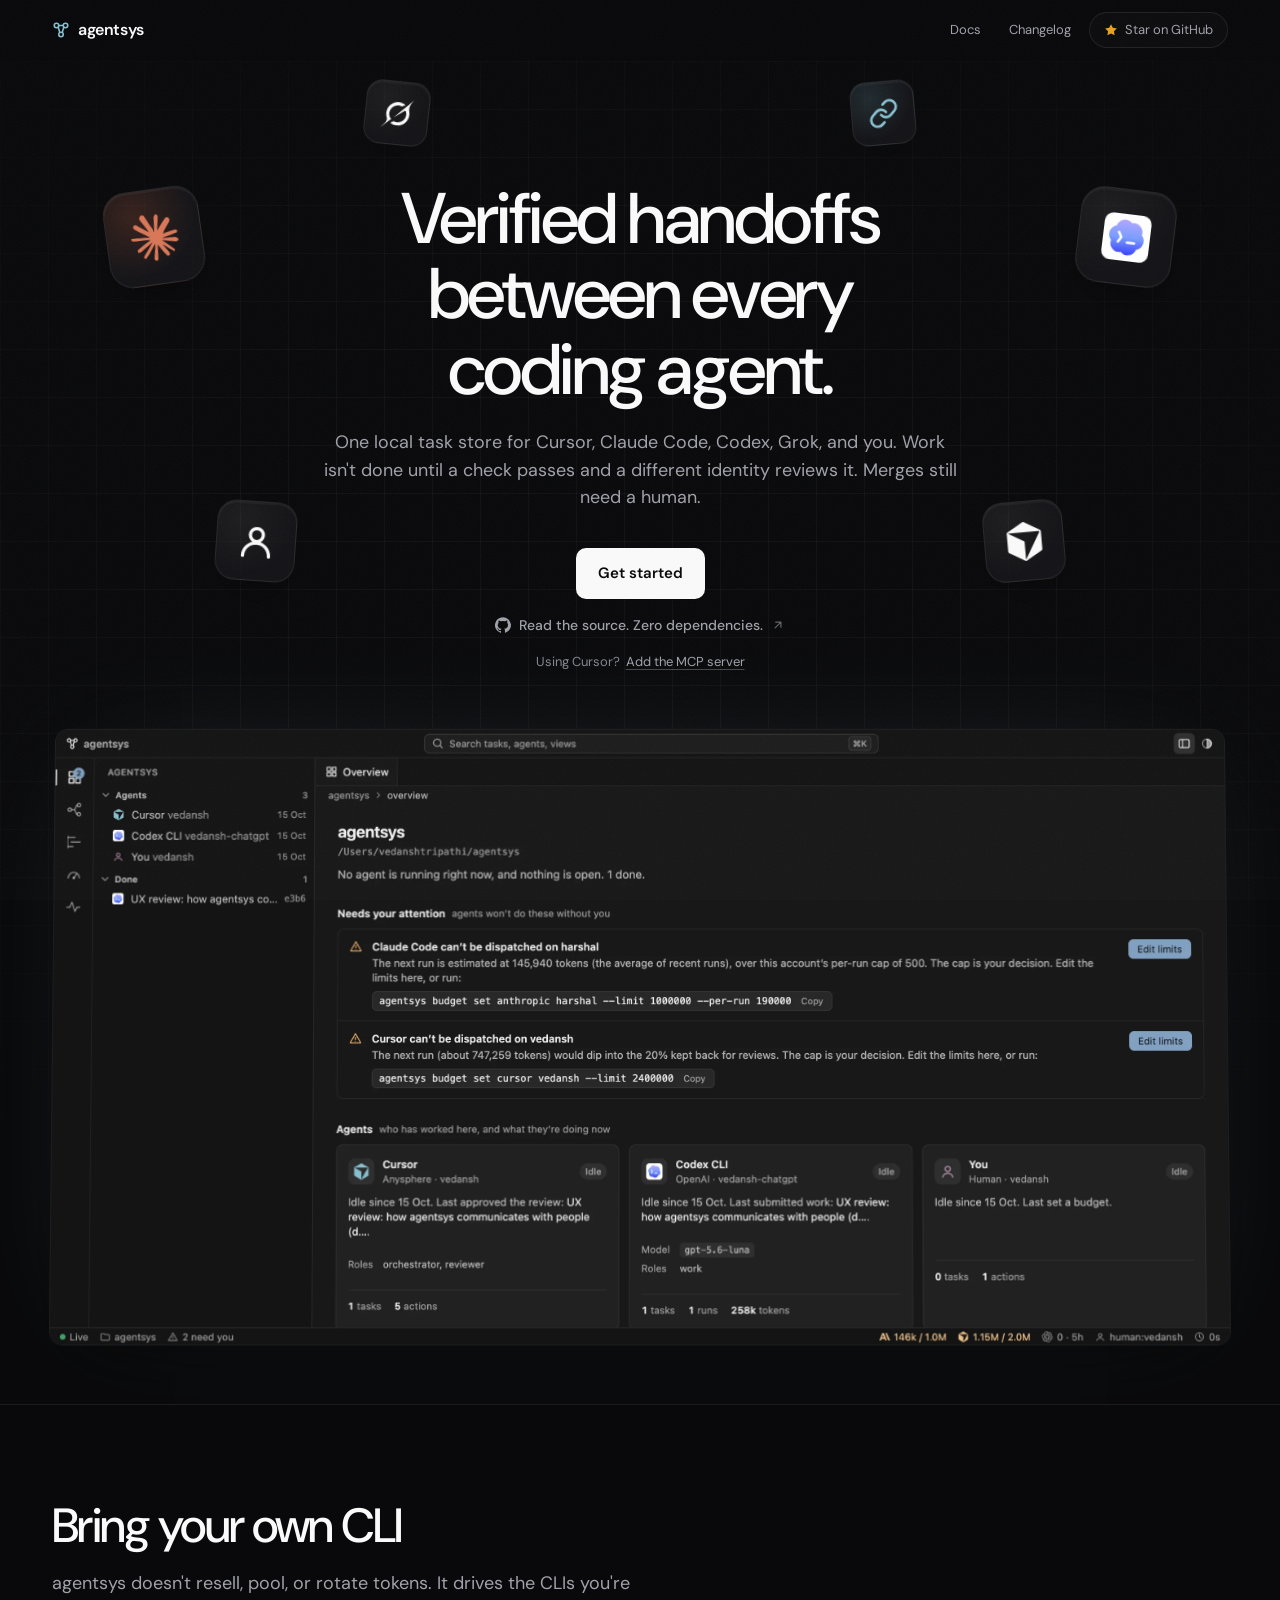
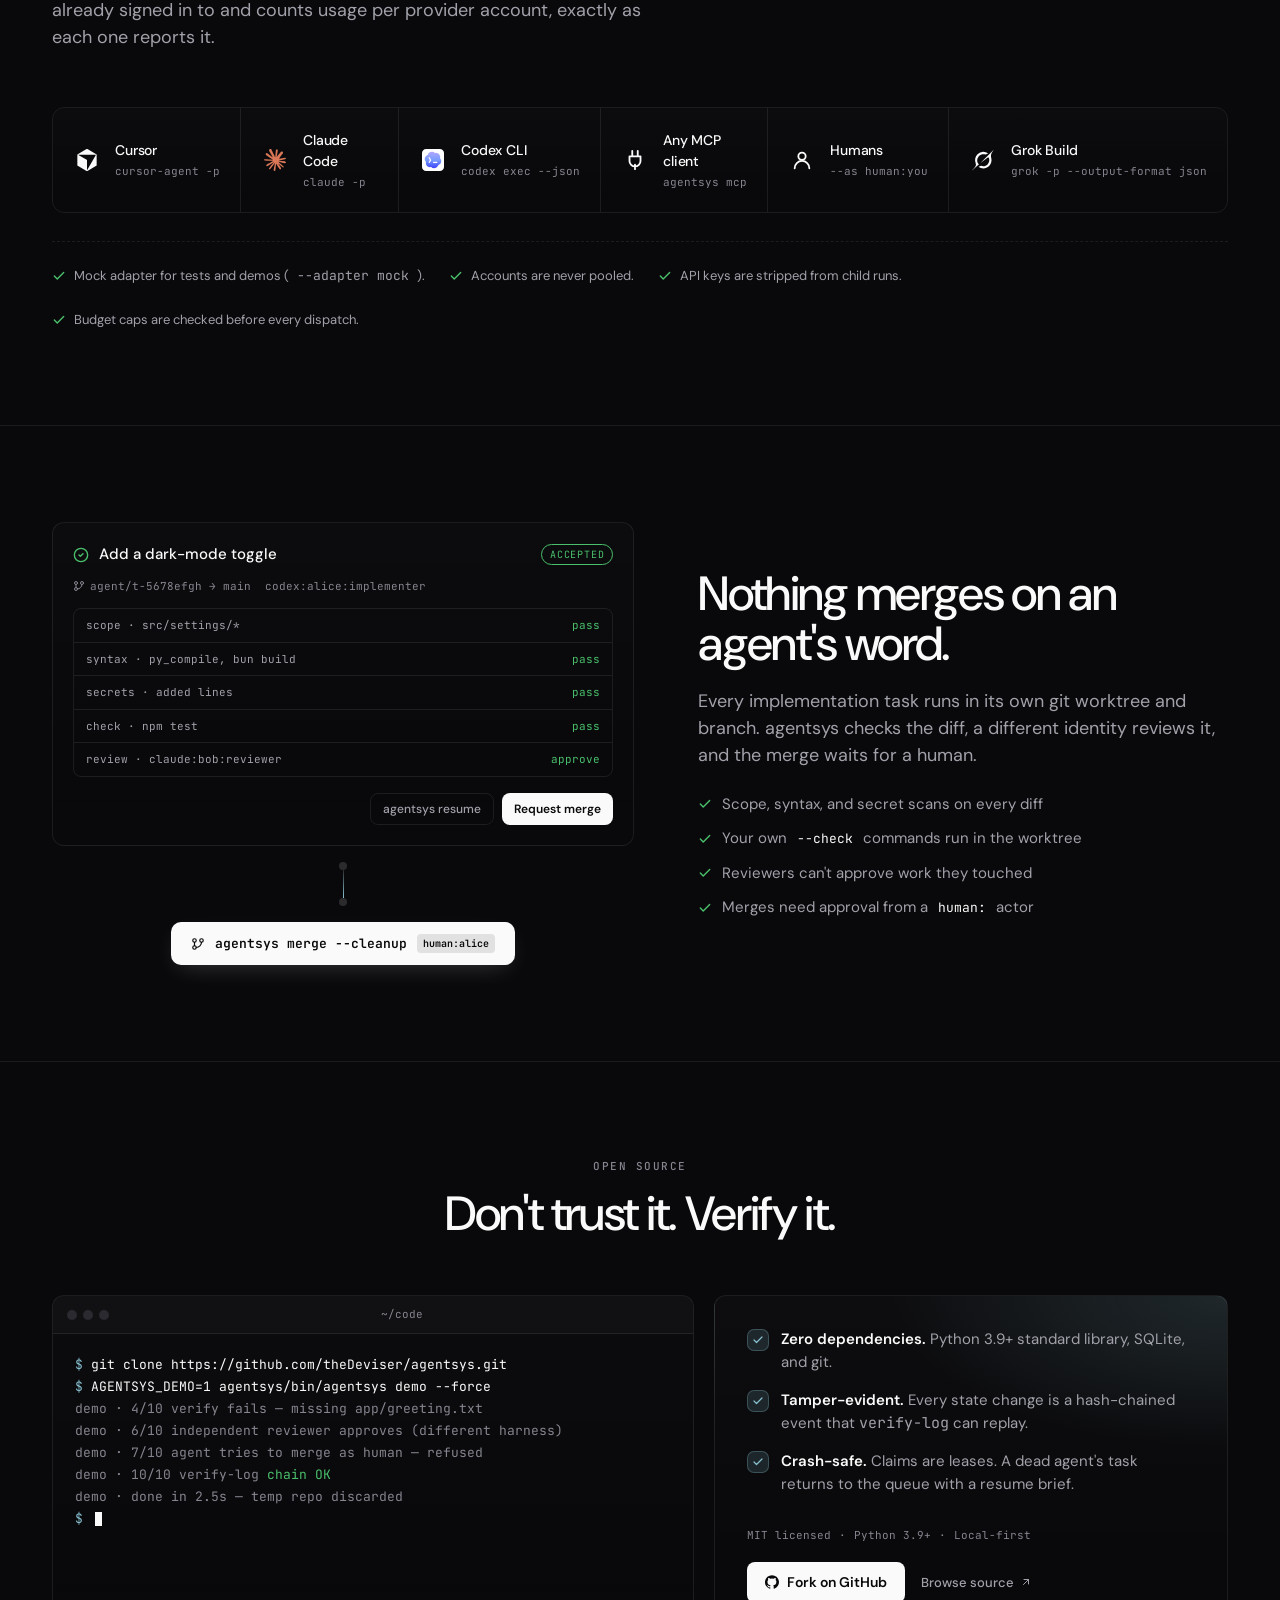
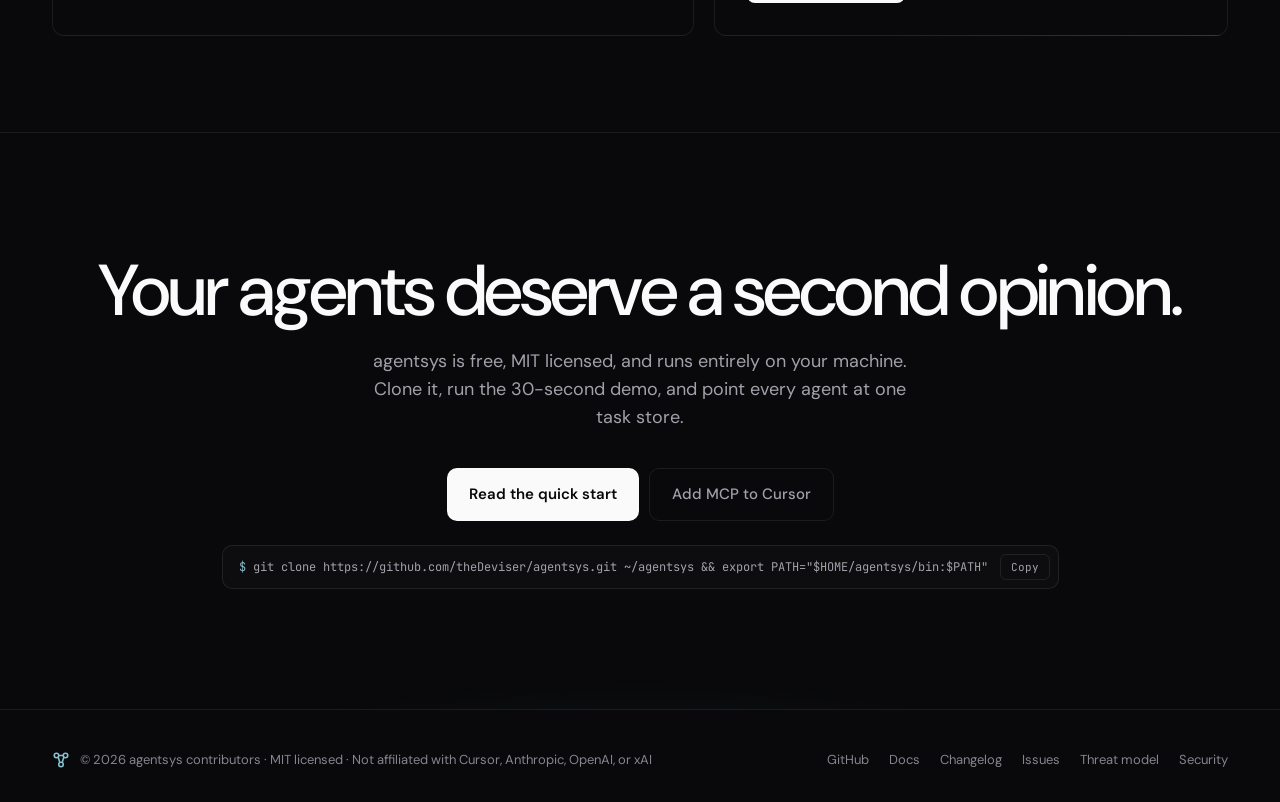
==== commit 5275db2f: "feat(site): add Grok and Claude marks to landing page Refresh hero floats, harness grid, banner asse" ====
--- a/site/index.html
+++ b/site/index.html
@@ -4,9 +4,9 @@
 <meta charset="utf-8">
 <meta name="viewport" content="width=device-width, initial-scale=1">
 <title>agentsys — verified handoffs between coding agents</title>
-<meta name="description" content="One local task store for Cursor, Claude Code, Codex, and you. Work isn't done until a check passes and a different identity reviews it. Merges need a human.">
+<meta name="description" content="One local task store for Cursor, Claude Code, Codex, Grok, and you. Work isn't done until a check passes and a different identity reviews it. Merges need a human.">
 <meta property="og:title" content="agentsys — verified handoffs between coding agents">
-<meta property="og:description" content="Local-first coordination for Cursor, Claude Code, Codex, and humans. Gates, independent review, hash-chained audit log.">
+<meta property="og:description" content="Local-first coordination for Cursor, Claude Code, Codex, Grok, and humans. Gates, independent review, hash-chained audit log.">
 <meta property="og:image" content="https://thedeviser.github.io/agentsys/img/dashboard-overview.webp">
 <meta name="theme-color" content="#09090b">
 <link rel="icon" href="data:image/svg+xml,%3Csvg xmlns='http://www.w3.org/2000/svg' viewBox='0 0 16 16' fill='none' stroke='%2388C0D0' stroke-width='1.4'%3E%3Ccircle cx='4' cy='4' r='2'/%3E%3Ccircle cx='12' cy='4' r='2'/%3E%3Ccircle cx='8' cy='12' r='2'/%3E%3Cpath d='M5.5 5.4 7 10.4M10.5 5.4 9 10.4M6 4h4'/%3E%3C/svg%3E">
@@ -45,16 +45,16 @@
   <section class="hero">
     <div class="hero-grid"></div>
     <div class="hero-float" id="hero-float" aria-hidden="true">
-      <span class="hero-float-mark hf-git"><span class="hero-float-card"><svg><use href="#i-branch"/></svg></span></span>
+      <span class="hero-float-mark hf-grok"><span class="hero-float-card"><img src="img/icons/grok.svg" alt="" width="24" height="24"></span></span>
       <span class="hero-float-mark hf-chain"><span class="hero-float-card"><svg style="color:var(--accent)"><use href="#i-chain"/></svg></span></span>
-      <span class="hero-float-mark hf-claude"><span class="hero-float-card"><img src="img/icons/anthropic.svg" alt="" width="24" height="24"></span></span>
+      <span class="hero-float-mark hf-claude"><span class="hero-float-card"><img src="img/icons/claude.svg" alt="" width="24" height="24"></span></span>
       <span class="hero-float-mark hf-codex"><span class="hero-float-card"><img src="img/icons/codex.svg" alt="" width="24" height="24"></span></span>
       <span class="hero-float-mark hf-human"><span class="hero-float-card"><svg><use href="#i-user"/></svg></span></span>
       <span class="hero-float-mark hf-cursor"><span class="hero-float-card"><img src="img/icons/cursor.svg" alt="" width="24" height="24"></span></span>
     </div>
     <div class="container hero-inner">
       <h1 class="hero-title display" data-rise><span>Verified handoffs</span><br><span>between every</span><br><span>coding agent.</span></h1>
-      <p class="hero-sub" data-rise style="--d:.3s">One local task store for Cursor, Claude Code, Codex, and you. Work isn't done until a check passes and a different identity reviews it. Merges still need a human.</p>
+      <p class="hero-sub" data-rise style="--d:.3s">One local task store for Cursor, Claude Code, Codex, Grok, and you. Work isn't done until a check passes and a different identity reviews it. Merges still need a human.</p>
       <div class="hero-actions" data-rise style="--d:.4s">
         <a class="btn btn-primary btn-lg" href="#get-started">Get started</a>
         <a class="hero-source-link" href="https://github.com/theDeviser/agentsys" target="_blank" rel="noopener noreferrer"><svg width="16" height="16"><use href="#i-github"/></svg><span>Read the source. Zero dependencies.</span><svg class="arrow" width="14" height="14"><use href="#i-arrow"/></svg></a>
@@ -78,13 +78,14 @@
       </div>
       <div class="harness-grid">
         <div class="harness"><div class="harness-mark"><img src="img/icons/cursor.svg" alt="" width="22" height="22"></div><div class="harness-meta"><div class="harness-name">Cursor</div><div class="harness-tag">cursor-agent -p</div></div></div>
-        <div class="harness"><div class="harness-mark"><img src="img/icons/anthropic.svg" alt="" width="22" height="22"></div><div class="harness-meta"><div class="harness-name">Claude Code</div><div class="harness-tag">claude -p</div></div></div>
+        <div class="harness"><div class="harness-mark"><img src="img/icons/claude.svg" alt="" width="22" height="22"></div><div class="harness-meta"><div class="harness-name">Claude Code</div><div class="harness-tag">claude -p</div></div></div>
         <div class="harness"><div class="harness-mark"><img src="img/icons/codex.svg" alt="" width="22" height="22"></div><div class="harness-meta"><div class="harness-name">Codex CLI</div><div class="harness-tag">codex exec --json</div></div></div>
         <div class="harness"><div class="harness-mark"><svg><use href="#i-plug"/></svg></div><div class="harness-meta"><div class="harness-name">Any MCP client</div><div class="harness-tag">agentsys mcp</div></div></div>
         <div class="harness"><div class="harness-mark"><svg><use href="#i-user"/></svg></div><div class="harness-meta"><div class="harness-name">Humans</div><div class="harness-tag">--as human:you</div></div></div>
-        <div class="harness"><div class="harness-mark"><svg><use href="#i-terminal"/></svg></div><div class="harness-meta"><div class="harness-name">Mock</div><div class="harness-tag">free, deterministic</div></div></div>
+        <div class="harness"><div class="harness-mark"><img src="img/icons/grok.svg" alt="" width="22" height="22"></div><div class="harness-meta"><div class="harness-name">Grok Build</div><div class="harness-tag">grok -p --output-format json</div></div></div>
       </div>
       <div class="harness-footer">
+        <span><svg width="14" height="14"><use href="#i-check"/></svg>Mock adapter for tests and demos (<code>--adapter mock</code>).</span>
         <span><svg width="14" height="14"><use href="#i-check"/></svg>Accounts are never pooled.</span>
         <span><svg width="14" height="14"><use href="#i-check"/></svg>API keys are stripped from child runs.</span>
         <span><svg width="14" height="14"><use href="#i-check"/></svg>Budget caps are checked before every dispatch.</span>
@@ -173,7 +174,7 @@
 
 <footer class="footer">
   <div class="footer-inner">
-    <div class="footer-brand"><svg width="18" height="18"><use href="#i-mark"/></svg><span>© 2026 agentsys contributors · MIT licensed · Not affiliated with Cursor, Anthropic, or OpenAI</span></div>
+    <div class="footer-brand"><svg width="18" height="18"><use href="#i-mark"/></svg><span>© 2026 agentsys contributors · MIT licensed · Not affiliated with Cursor, Anthropic, OpenAI, or xAI</span></div>
     <div class="footer-links">
       <a href="https://github.com/theDeviser/agentsys" target="_blank" rel="noopener noreferrer">GitHub</a>
       <a href="https://github.com/theDeviser/agentsys/blob/main/docs/index.md">Docs</a>
--- a/site/css/site.css
+++ b/site/css/site.css
@@ -189,7 +189,7 @@
   0%, 100% { transform: rotate(var(--rot)); }
   50% { transform: translate(var(--dx), var(--dy)) rotate(calc(var(--rot) + var(--wob))); }
 }
-.hf-git { --x: max(-300px, -19vw); --y: 20px; --s: 64px; --rot: 6deg; --depth: .6; --d: .62s; --dur: 8.5s; --dx: 2px; --dy: -8px; --wob: 3deg; --fx: -40px; --fy: -80px; }
+.hf-grok { --x: max(-300px, -19vw); --y: 20px; --s: 64px; --rot: 6deg; --depth: .6; --d: .62s; --dur: 8.5s; --dx: 2px; --dy: -8px; --wob: 3deg; --fx: -40px; --fy: -80px; }
 .hf-chain { --x: min(300px, 19vw); --y: 20px; --s: 64px; --rot: -5deg; --depth: .6; --d: .58s; --dur: 9.8s; --dx: -2px; --dy: -9px; --wob: -3deg; --fx: 40px; --fy: -80px; --tint: #88c0d02e; }
 .hf-claude { --x: max(-560px, -38vw); --y: 128px; --s: 96px; --rot: -8deg; --depth: 1.2; --d: .38s; --dur: 10.5s; --dx: 4px; --dy: -12px; --wob: -2deg; --fx: -160px; --fy: -40px; --tint: #d9775738; }
 .hf-codex { --x: min(560px, 38vw); --y: 128px; --s: 96px; --rot: 7deg; --depth: 1.2; --d: .46s; --dur: 9.2s; --dx: -4px; --dy: -10px; --wob: 2deg; --fx: 160px; --fy: -40px; }
@@ -435,7 +435,7 @@
   .hero-title { margin-top: 14px; font-size: clamp(40px, 11vw, 56px); }
   .hero-actions { margin-bottom: 112px; }
   .hf-claude { --x: -37vw; --y: 44px; --s: 64px; --rot: -10deg; }
-  .hf-git { --x: -12vw; --y: 52px; --s: 56px; --rot: -4deg; }
+  .hf-grok { --x: -12vw; --y: 52px; --s: 56px; --rot: -4deg; }
   .hf-chain { --x: 12vw; --y: 52px; --s: 56px; --rot: 5deg; }
   .hf-codex { --x: 37vw; --y: 44px; --s: 64px; --rot: 8deg; }
   .hf-human { --x: -30vw; --y: 670px; --s: 56px; --rot: -6deg; }
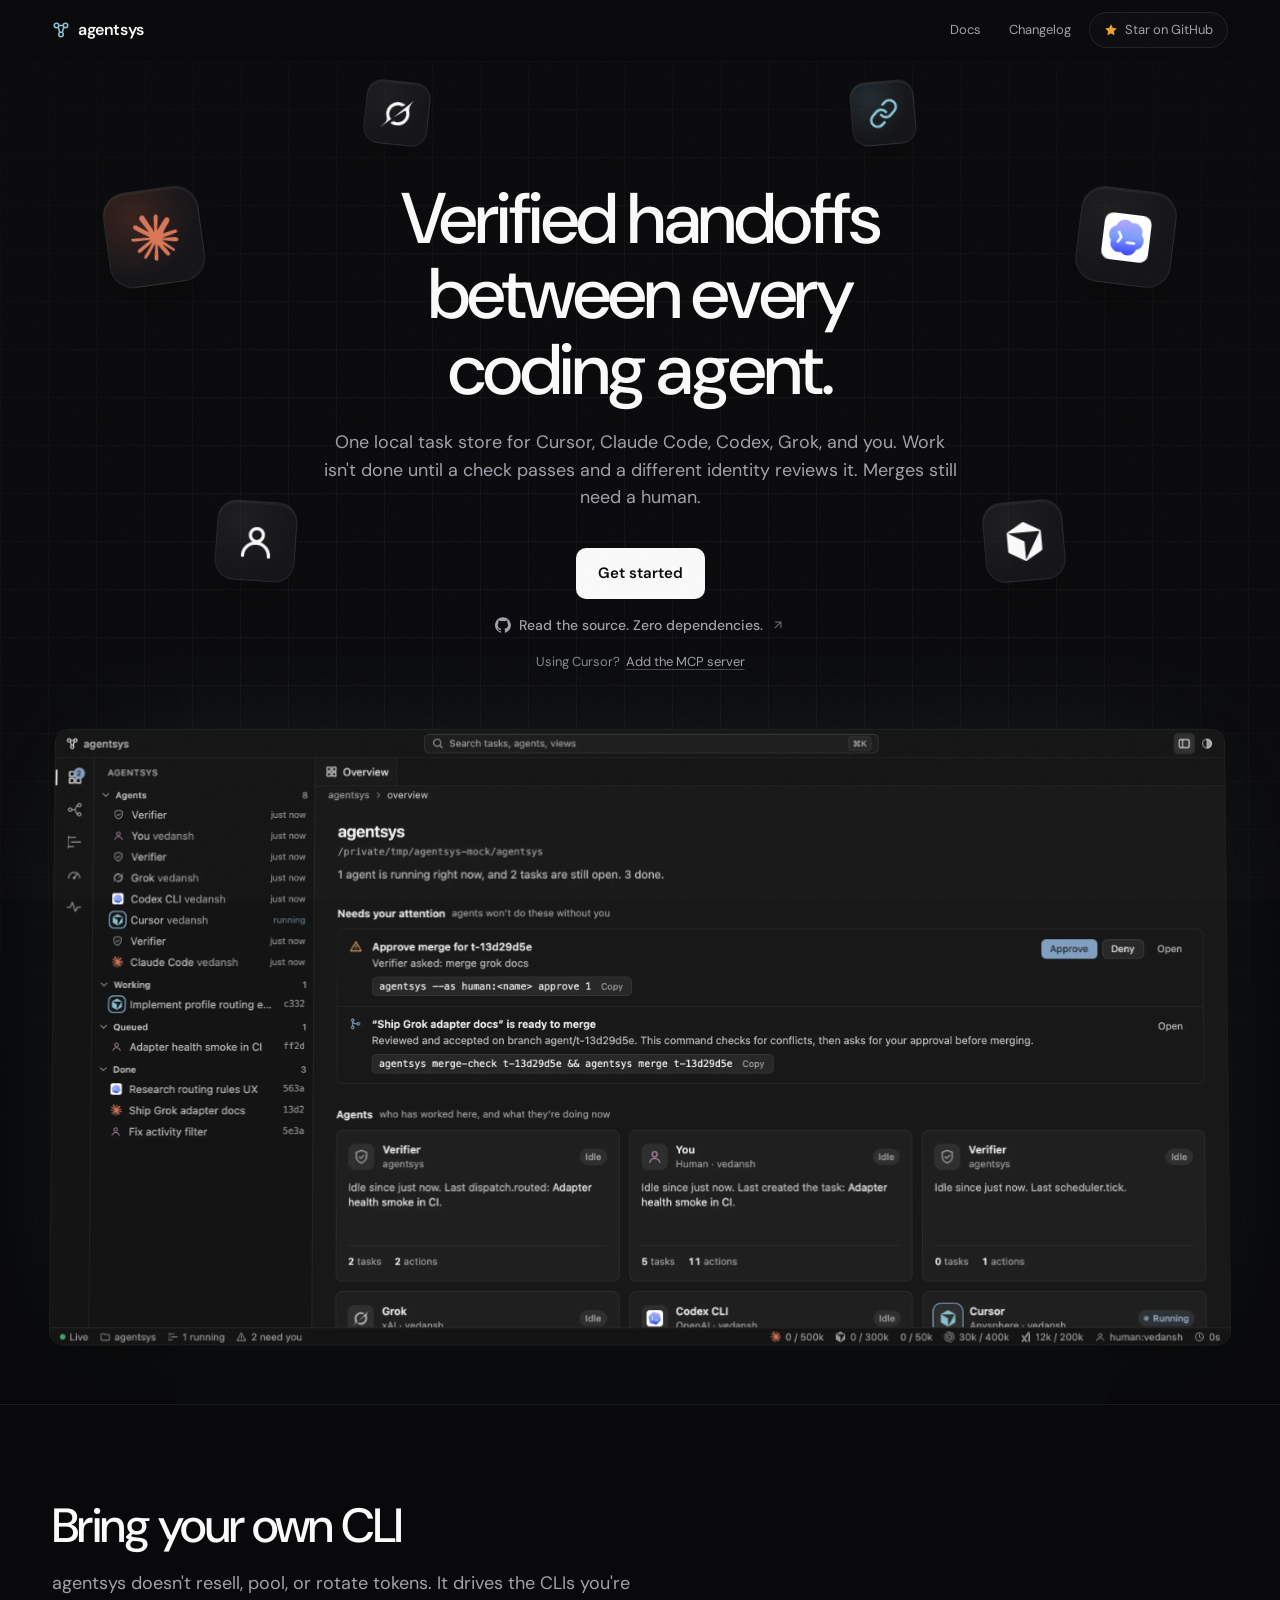
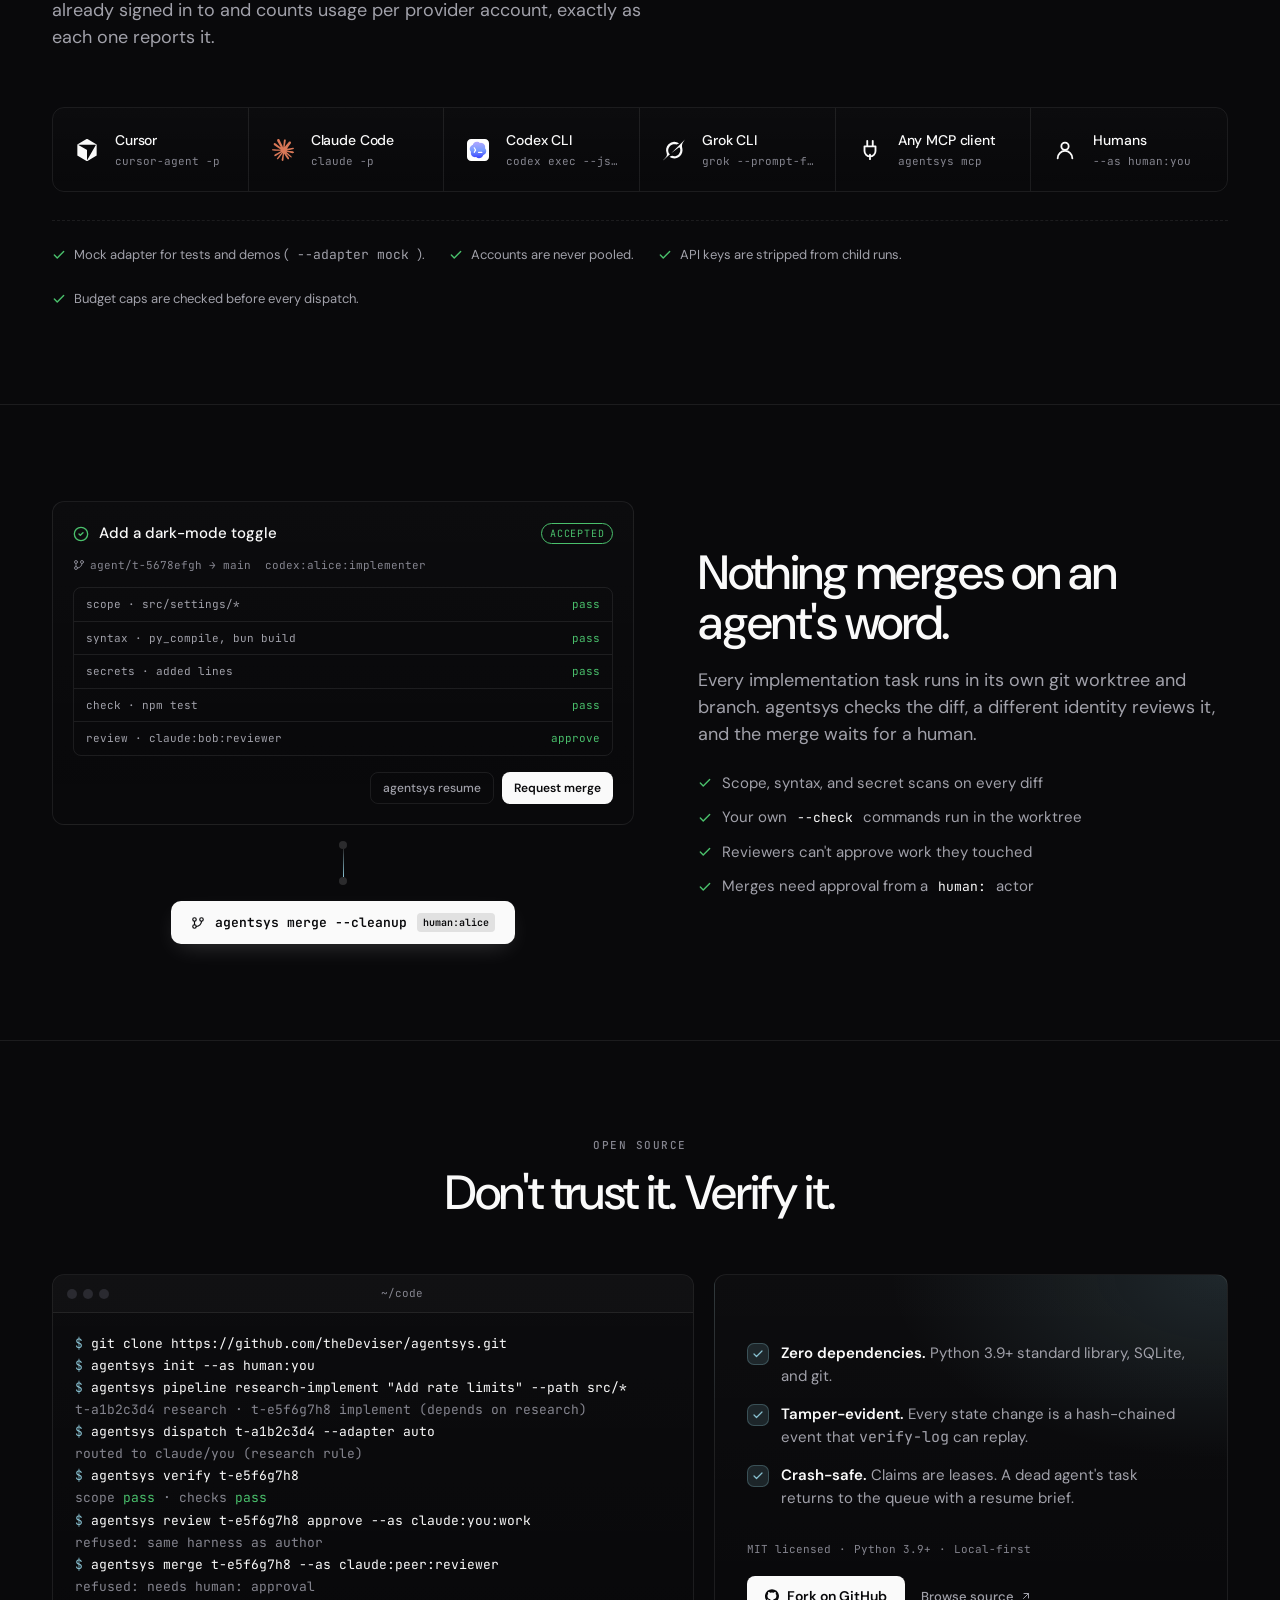
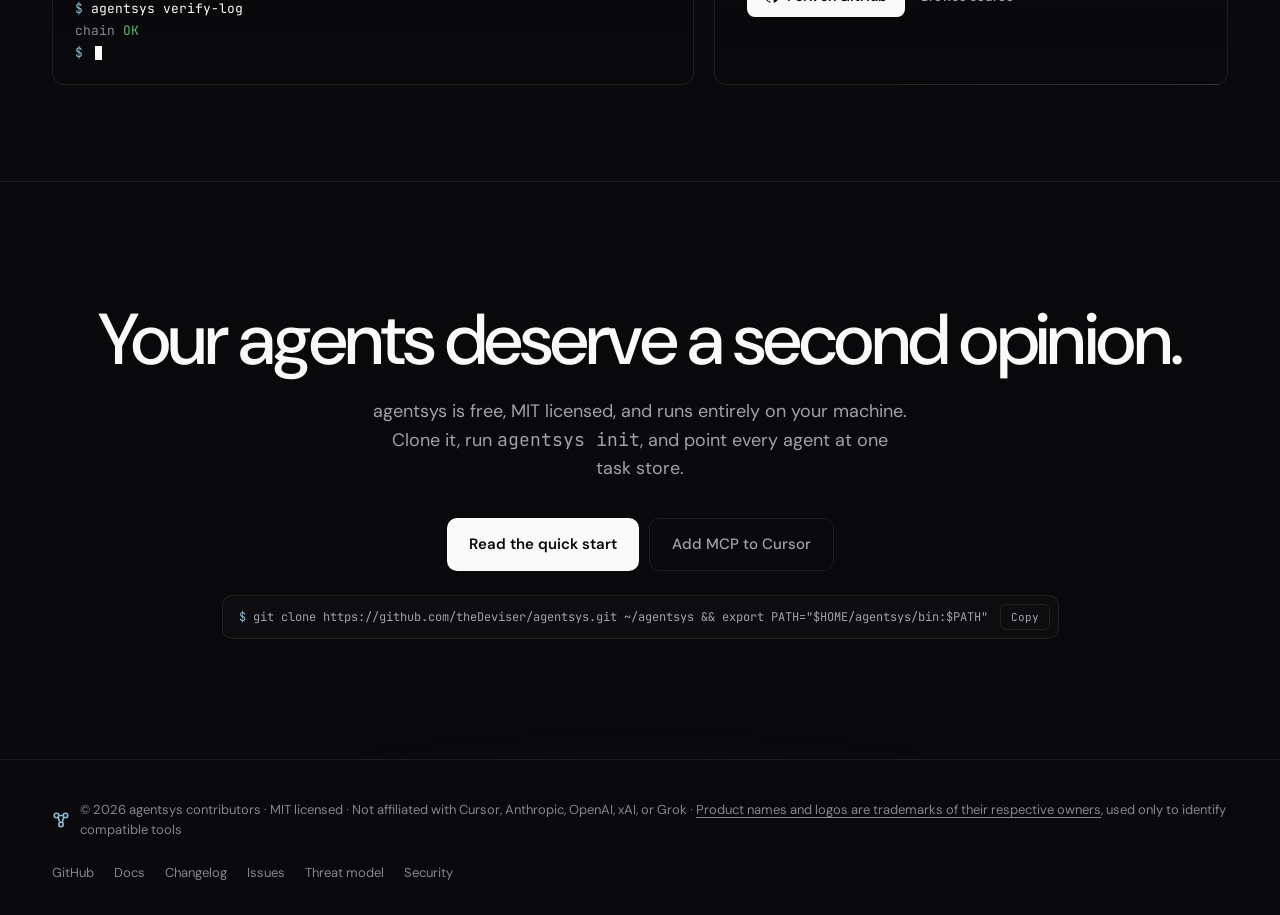
==== commit 265759b6: "fix: polish docs layout, landing page, and dark dashboard hero Move docs search into the sidebar, sh" ====
--- a/site/index.html
+++ b/site/index.html
@@ -34,7 +34,7 @@
   <div class="nav-inner">
     <a class="nav-brand" href="./" aria-label="agentsys home"><svg width="18" height="18"><use href="#i-mark"/></svg>agentsys</a>
     <div class="nav-right">
-      <a class="nav-link hide-sm" href="https://github.com/theDeviser/agentsys/blob/main/docs/index.md">Docs</a>
+      <a class="nav-link hide-sm" href="docs/index.html">Docs</a>
       <a class="nav-link" href="changelog.html">Changelog</a>
       <a class="nav-stars" href="https://github.com/theDeviser/agentsys" target="_blank" rel="noopener noreferrer"><svg width="14" height="14"><use href="#i-star"/></svg><span>Star on GitHub</span></a>
     </div>
@@ -80,9 +80,9 @@
         <div class="harness"><div class="harness-mark"><img src="img/icons/cursor.svg" alt="" width="22" height="22"></div><div class="harness-meta"><div class="harness-name">Cursor</div><div class="harness-tag">cursor-agent -p</div></div></div>
         <div class="harness"><div class="harness-mark"><img src="img/icons/claude.svg" alt="" width="22" height="22"></div><div class="harness-meta"><div class="harness-name">Claude Code</div><div class="harness-tag">claude -p</div></div></div>
         <div class="harness"><div class="harness-mark"><img src="img/icons/codex.svg" alt="" width="22" height="22"></div><div class="harness-meta"><div class="harness-name">Codex CLI</div><div class="harness-tag">codex exec --json</div></div></div>
+        <div class="harness"><div class="harness-mark"><img src="img/icons/grok.svg" alt="" width="22" height="22"></div><div class="harness-meta"><div class="harness-name">Grok CLI</div><div class="harness-tag">grok --prompt-file</div></div></div>
         <div class="harness"><div class="harness-mark"><svg><use href="#i-plug"/></svg></div><div class="harness-meta"><div class="harness-name">Any MCP client</div><div class="harness-tag">agentsys mcp</div></div></div>
         <div class="harness"><div class="harness-mark"><svg><use href="#i-user"/></svg></div><div class="harness-meta"><div class="harness-name">Humans</div><div class="harness-tag">--as human:you</div></div></div>
-        <div class="harness"><div class="harness-mark"><img src="img/icons/grok.svg" alt="" width="22" height="22"></div><div class="harness-meta"><div class="harness-name">Grok Build</div><div class="harness-tag">grok -p --output-format json</div></div></div>
       </div>
       <div class="harness-footer">
         <span><svg width="14" height="14"><use href="#i-check"/></svg>Mock adapter for tests and demos (<code>--adapter mock</code>).</span>
@@ -132,12 +132,19 @@
           <div class="term-head"><i></i><i></i><i></i><span class="term-title">~/code</span></div>
           <div class="term-body">
             <div><span class="prompt">$</span>git clone https://github.com/theDeviser/agentsys.git</div>
-            <div><span class="prompt">$</span>AGENTSYS_DEMO=1 agentsys/bin/agentsys demo --force</div>
-            <div class="dim">demo · 4/10 verify fails — missing app/greeting.txt</div>
-            <div class="dim">demo · 6/10 independent reviewer approves (different harness)</div>
-            <div class="dim">demo · 7/10 agent tries to merge as human — refused</div>
-            <div class="dim">demo · 10/10 verify-log <span class="ok">chain OK</span></div>
-            <div class="dim">demo · done in 2.5s — temp repo discarded</div>
+            <div><span class="prompt">$</span>agentsys init --as human:you</div>
+            <div><span class="prompt">$</span>agentsys pipeline research-implement "Add rate limits" --path src/*</div>
+            <div class="dim">t-a1b2c3d4 research · t-e5f6g7h8 implement (depends on research)</div>
+            <div><span class="prompt">$</span>agentsys dispatch t-a1b2c3d4 --adapter auto</div>
+            <div class="dim">routed to claude/you (research rule)</div>
+            <div><span class="prompt">$</span>agentsys verify t-e5f6g7h8</div>
+            <div class="dim">scope <span class="ok">pass</span> · checks <span class="ok">pass</span></div>
+            <div><span class="prompt">$</span>agentsys review t-e5f6g7h8 approve --as claude:you:work</div>
+            <div class="dim">refused: same harness as author</div>
+            <div><span class="prompt">$</span>agentsys merge t-e5f6g7h8 --as claude:peer:reviewer</div>
+            <div class="dim">refused: needs human: approval</div>
+            <div><span class="prompt">$</span>agentsys verify-log</div>
+            <div class="dim">chain <span class="ok">OK</span></div>
             <div class="cursor"><span class="prompt">$</span><span class="caret"></span></div>
           </div>
         </div>
@@ -162,7 +169,7 @@
   <section id="get-started" class="sec-cta">
     <div class="container cta-inner">
       <h2 class="display cta-title">Your agents deserve a second opinion.</h2>
-      <p class="cta-sub">agentsys is free, MIT licensed, and runs entirely on your machine. Clone it, run the 30-second demo, and point every agent at one task store.</p>
+      <p class="cta-sub">agentsys is free, MIT licensed, and runs entirely on your machine. Clone it, run <code>agentsys init</code>, and point every agent at one task store.</p>
       <div class="cta-actions">
         <a class="btn btn-primary btn-lg" href="https://github.com/theDeviser/agentsys#quick-start">Read the quick start</a>
         <a class="btn btn-ghost btn-lg" href="#" data-install="cursor">Add MCP to Cursor</a>
@@ -174,14 +181,14 @@
 
 <footer class="footer">
   <div class="footer-inner">
-    <div class="footer-brand"><svg width="18" height="18"><use href="#i-mark"/></svg><span>© 2026 agentsys contributors · MIT licensed · Not affiliated with Cursor, Anthropic, OpenAI, or xAI</span></div>
+    <div class="footer-brand"><svg width="18" height="18"><use href="#i-mark"/></svg><span>© 2026 agentsys contributors · MIT licensed · Not affiliated with Cursor, Anthropic, OpenAI, xAI, or Grok · <a href="THIRD_PARTY_NOTICES.md">Product names and logos are trademarks of their respective owners</a>, used only to identify compatible tools</span></div>
     <div class="footer-links">
       <a href="https://github.com/theDeviser/agentsys" target="_blank" rel="noopener noreferrer">GitHub</a>
-      <a href="https://github.com/theDeviser/agentsys/blob/main/docs/index.md">Docs</a>
+      <a href="docs/index.html">Docs</a>
       <a href="changelog.html">Changelog</a>
       <a href="https://github.com/theDeviser/agentsys/issues">Issues</a>
-      <a href="https://github.com/theDeviser/agentsys/blob/main/THREAT_MODEL.md">Threat model</a>
-      <a href="https://github.com/theDeviser/agentsys/blob/main/SECURITY.md">Security</a>
+      <a href="docs/threat-model.html">Threat model</a>
+      <a href="docs/security.html">Security</a>
     </div>
   </div>
 </footer>
--- a/site/css/site.css
+++ b/site/css/site.css
@@ -212,7 +212,7 @@
 /* Harnesses */
 .harness-grid {
   display: grid;
-  grid-template-columns: repeat(6, 1fr);
+  grid-template-columns: repeat(6, minmax(0, 1fr));
   overflow: hidden;
   border: 1px solid var(--border);
   border-radius: var(--radius);
@@ -388,7 +388,9 @@
   padding: 0 32px;
 }
 .footer-brand { display: flex; align-items: center; gap: 10px; font-size: 13px; color: var(--fg-dim); }
-.footer-brand svg { color: var(--accent); }
+.footer-brand a { color: var(--fg-dim); text-decoration: underline; text-underline-offset: 3px; }
+.footer-brand a:hover { color: var(--fg); }
+.footer-brand svg { color: var(--accent); flex-shrink: 0; }
 .footer-links { display: flex; flex-wrap: wrap; justify-content: flex-end; gap: 20px; }
 .footer-links a { font-size: 13px; color: var(--fg-dim); transition: color .2s; }
 .footer-links a:hover { color: var(--fg); }
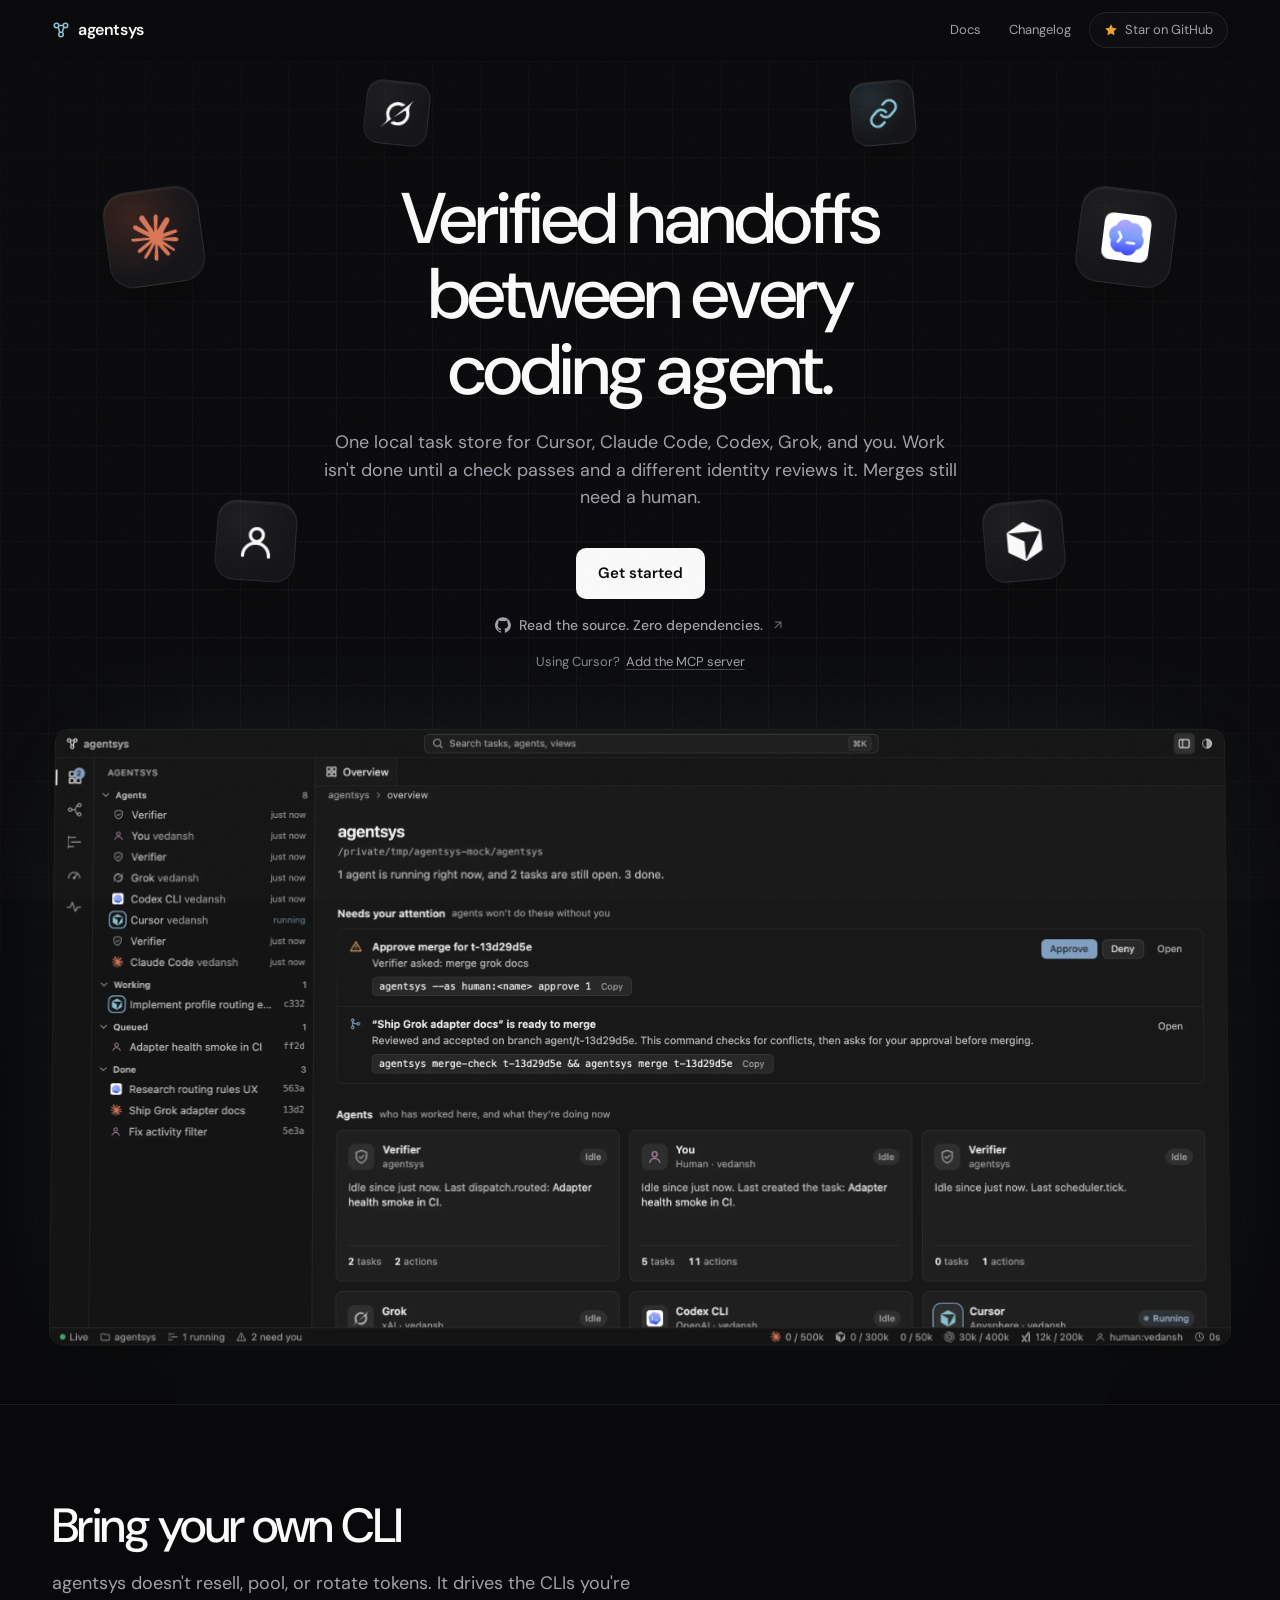
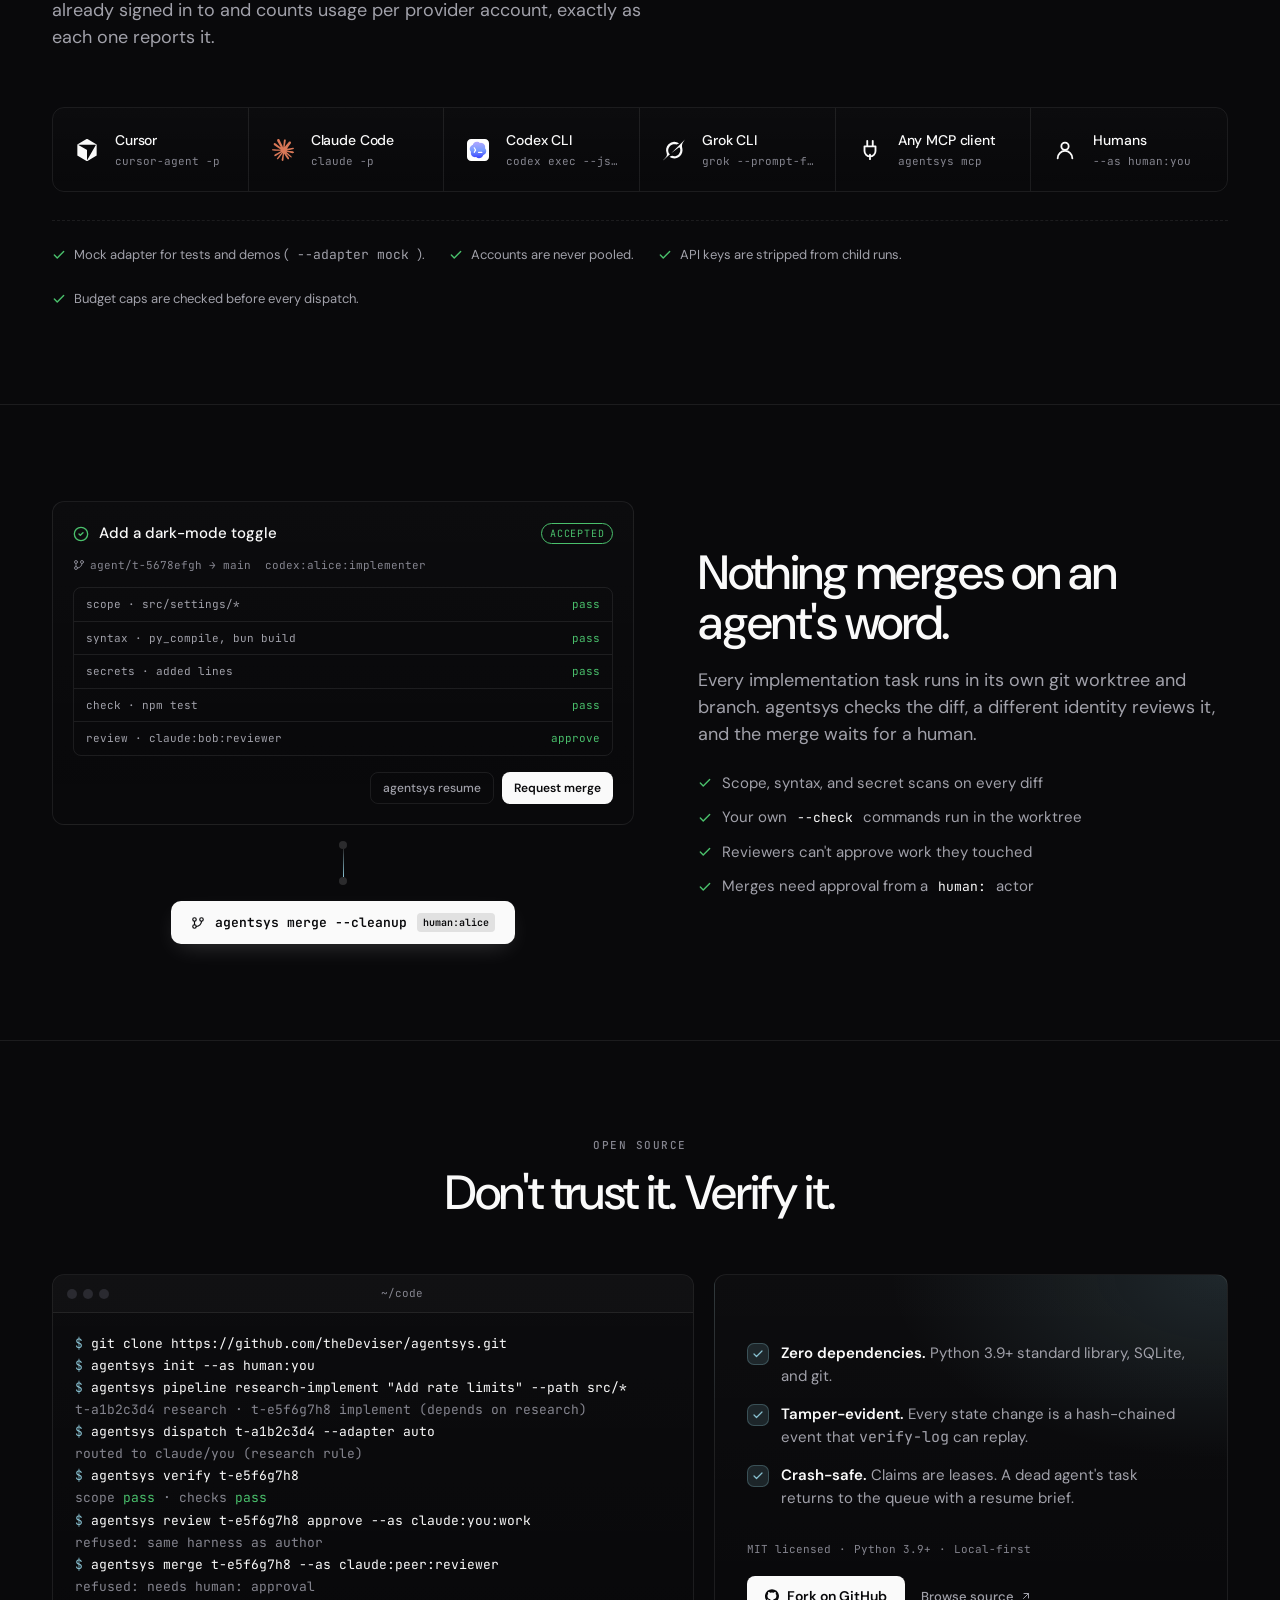
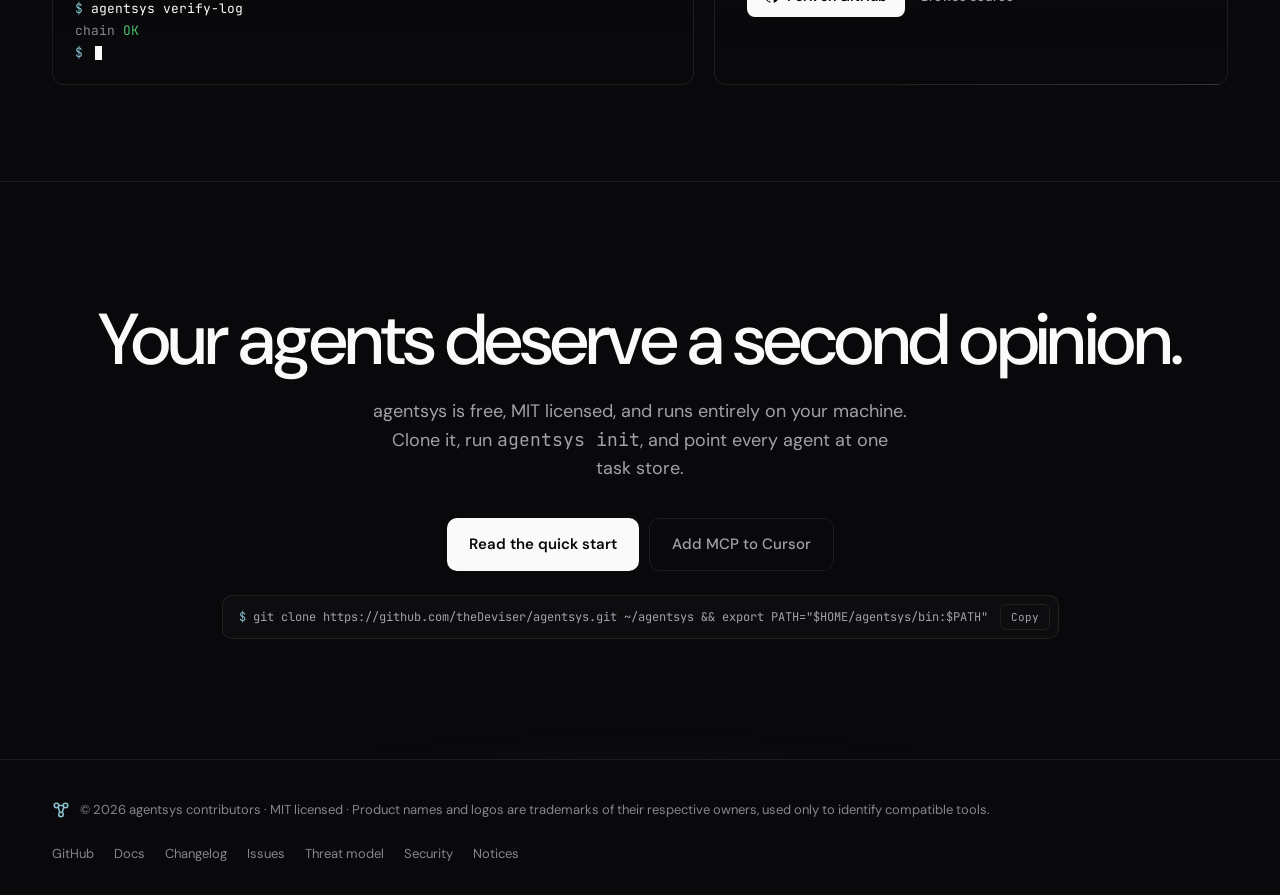
==== commit 824b6920: "docs: simplify footer trademarks and integrations headings Remove the affiliation clause from the la" ====
--- a/site/index.html
+++ b/site/index.html
@@ -181,7 +181,7 @@
 
 <footer class="footer">
   <div class="footer-inner">
-    <div class="footer-brand"><svg width="18" height="18"><use href="#i-mark"/></svg><span>© 2026 agentsys contributors · MIT licensed · Not affiliated with Cursor, Anthropic, OpenAI, xAI, or Grok · <a href="THIRD_PARTY_NOTICES.md">Product names and logos are trademarks of their respective owners</a>, used only to identify compatible tools</span></div>
+    <div class="footer-brand"><svg width="18" height="18"><use href="#i-mark"/></svg><span>© 2026 agentsys contributors · MIT licensed · Product names and logos are trademarks of their respective owners, used only to identify compatible tools.</span></div>
     <div class="footer-links">
       <a href="https://github.com/theDeviser/agentsys" target="_blank" rel="noopener noreferrer">GitHub</a>
       <a href="docs/index.html">Docs</a>
@@ -189,6 +189,7 @@
       <a href="https://github.com/theDeviser/agentsys/issues">Issues</a>
       <a href="docs/threat-model.html">Threat model</a>
       <a href="docs/security.html">Security</a>
+      <a href="THIRD_PARTY_NOTICES.md">Notices</a>
     </div>
   </div>
 </footer>
--- a/site/css/site.css
+++ b/site/css/site.css
@@ -388,8 +388,6 @@
   padding: 0 32px;
 }
 .footer-brand { display: flex; align-items: center; gap: 10px; font-size: 13px; color: var(--fg-dim); }
-.footer-brand a { color: var(--fg-dim); text-decoration: underline; text-underline-offset: 3px; }
-.footer-brand a:hover { color: var(--fg); }
 .footer-brand svg { color: var(--accent); flex-shrink: 0; }
 .footer-links { display: flex; flex-wrap: wrap; justify-content: flex-end; gap: 20px; }
 .footer-links a { font-size: 13px; color: var(--fg-dim); transition: color .2s; }
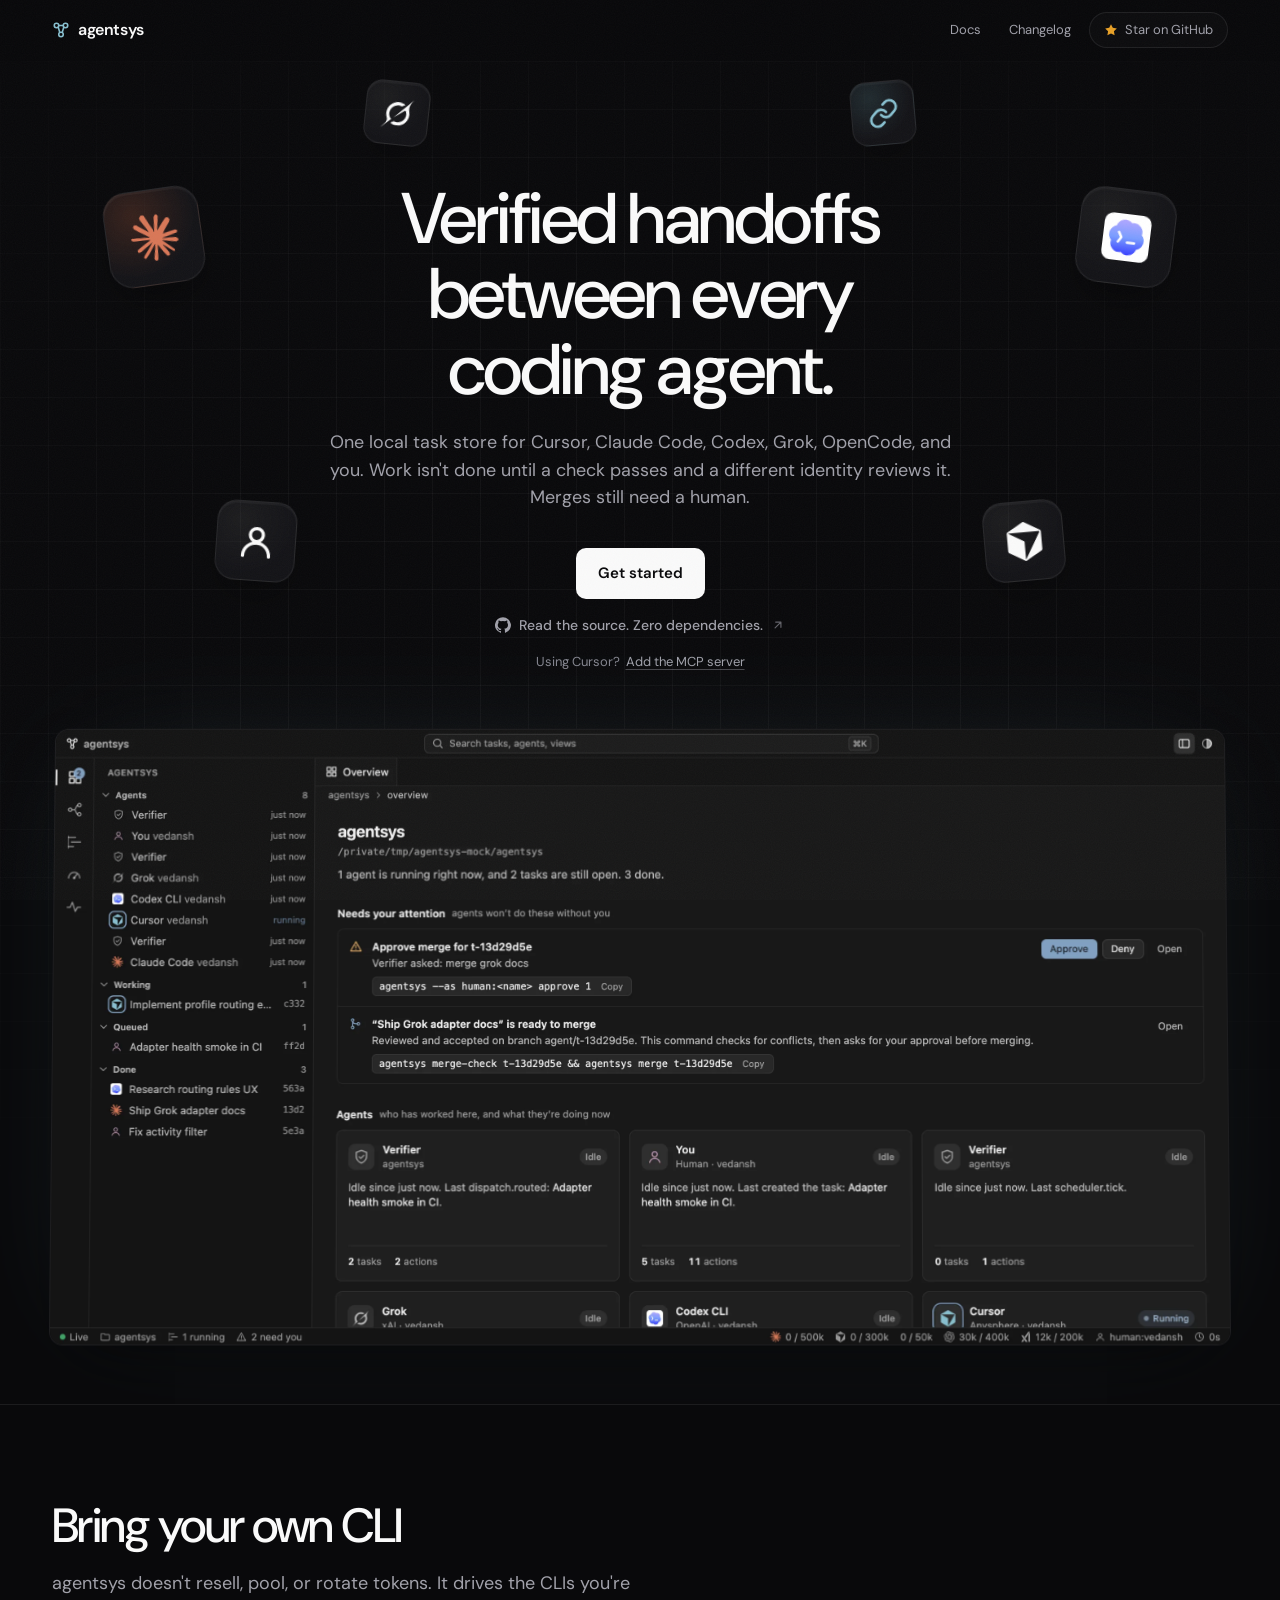
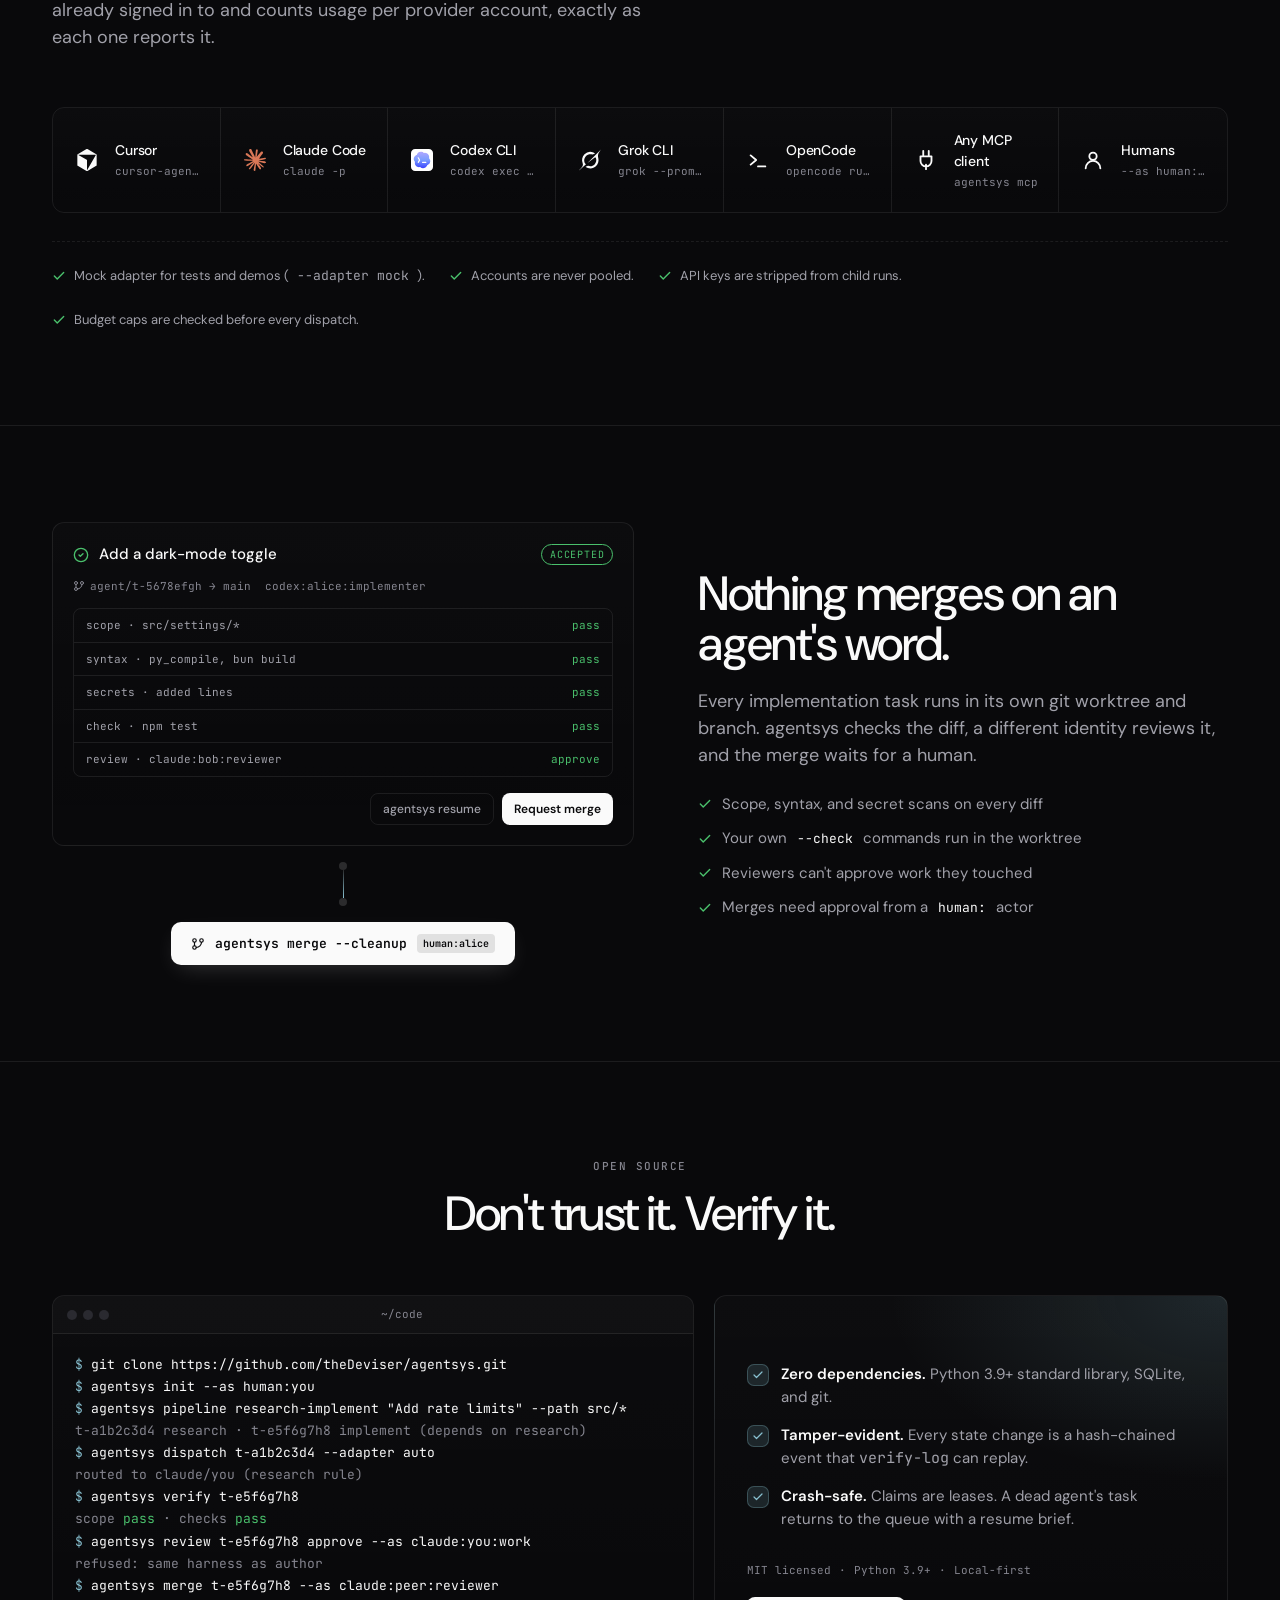
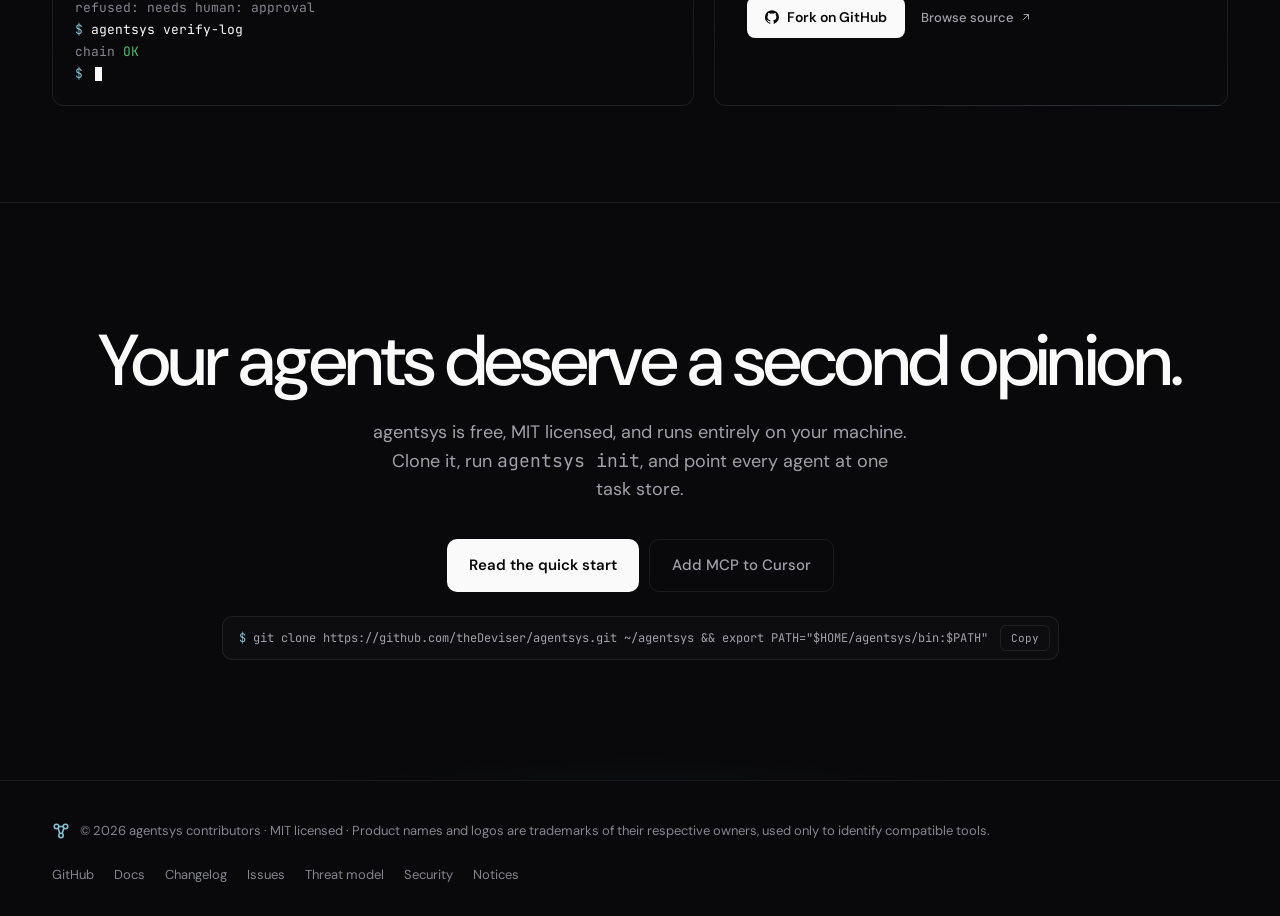
==== commit 9dc7cc82: "Add OpenCode headless adapter (closes #7) Wire opencode run --format json with permission config, bu" ====
--- a/site/index.html
+++ b/site/index.html
@@ -4,9 +4,9 @@
 <meta charset="utf-8">
 <meta name="viewport" content="width=device-width, initial-scale=1">
 <title>agentsys — verified handoffs between coding agents</title>
-<meta name="description" content="One local task store for Cursor, Claude Code, Codex, Grok, and you. Work isn't done until a check passes and a different identity reviews it. Merges need a human.">
+<meta name="description" content="One local task store for Cursor, Claude Code, Codex, Grok, OpenCode, and you. Work isn't done until a check passes and a different identity reviews it. Merges need a human.">
 <meta property="og:title" content="agentsys — verified handoffs between coding agents">
-<meta property="og:description" content="Local-first coordination for Cursor, Claude Code, Codex, Grok, and humans. Gates, independent review, hash-chained audit log.">
+<meta property="og:description" content="Local-first coordination for Cursor, Claude Code, Codex, Grok, OpenCode, and humans. Gates, independent review, hash-chained audit log.">
 <meta property="og:image" content="https://thedeviser.github.io/agentsys/img/dashboard-overview.webp">
 <meta name="theme-color" content="#09090b">
 <link rel="icon" href="data:image/svg+xml,%3Csvg xmlns='http://www.w3.org/2000/svg' viewBox='0 0 16 16' fill='none' stroke='%2388C0D0' stroke-width='1.4'%3E%3Ccircle cx='4' cy='4' r='2'/%3E%3Ccircle cx='12' cy='4' r='2'/%3E%3Ccircle cx='8' cy='12' r='2'/%3E%3Cpath d='M5.5 5.4 7 10.4M10.5 5.4 9 10.4M6 4h4'/%3E%3C/svg%3E">
@@ -54,7 +54,7 @@
     </div>
     <div class="container hero-inner">
       <h1 class="hero-title display" data-rise><span>Verified handoffs</span><br><span>between every</span><br><span>coding agent.</span></h1>
-      <p class="hero-sub" data-rise style="--d:.3s">One local task store for Cursor, Claude Code, Codex, Grok, and you. Work isn't done until a check passes and a different identity reviews it. Merges still need a human.</p>
+      <p class="hero-sub" data-rise style="--d:.3s">One local task store for Cursor, Claude Code, Codex, Grok, OpenCode, and you. Work isn't done until a check passes and a different identity reviews it. Merges still need a human.</p>
       <div class="hero-actions" data-rise style="--d:.4s">
         <a class="btn btn-primary btn-lg" href="#get-started">Get started</a>
         <a class="hero-source-link" href="https://github.com/theDeviser/agentsys" target="_blank" rel="noopener noreferrer"><svg width="16" height="16"><use href="#i-github"/></svg><span>Read the source. Zero dependencies.</span><svg class="arrow" width="14" height="14"><use href="#i-arrow"/></svg></a>
@@ -81,6 +81,7 @@
         <div class="harness"><div class="harness-mark"><img src="img/icons/claude.svg" alt="" width="22" height="22"></div><div class="harness-meta"><div class="harness-name">Claude Code</div><div class="harness-tag">claude -p</div></div></div>
         <div class="harness"><div class="harness-mark"><img src="img/icons/codex.svg" alt="" width="22" height="22"></div><div class="harness-meta"><div class="harness-name">Codex CLI</div><div class="harness-tag">codex exec --json</div></div></div>
         <div class="harness"><div class="harness-mark"><img src="img/icons/grok.svg" alt="" width="22" height="22"></div><div class="harness-meta"><div class="harness-name">Grok CLI</div><div class="harness-tag">grok --prompt-file</div></div></div>
+        <div class="harness"><div class="harness-mark"><svg><use href="#i-terminal"/></svg></div><div class="harness-meta"><div class="harness-name">OpenCode</div><div class="harness-tag">opencode run --format json</div></div></div>
         <div class="harness"><div class="harness-mark"><svg><use href="#i-plug"/></svg></div><div class="harness-meta"><div class="harness-name">Any MCP client</div><div class="harness-tag">agentsys mcp</div></div></div>
         <div class="harness"><div class="harness-mark"><svg><use href="#i-user"/></svg></div><div class="harness-meta"><div class="harness-name">Humans</div><div class="harness-tag">--as human:you</div></div></div>
       </div>
--- a/site/css/site.css
+++ b/site/css/site.css
@@ -212,7 +212,7 @@
 /* Harnesses */
 .harness-grid {
   display: grid;
-  grid-template-columns: repeat(6, minmax(0, 1fr));
+  grid-template-columns: repeat(7, minmax(0, 1fr));
   overflow: hidden;
   border: 1px solid var(--border);
   border-radius: var(--radius);
